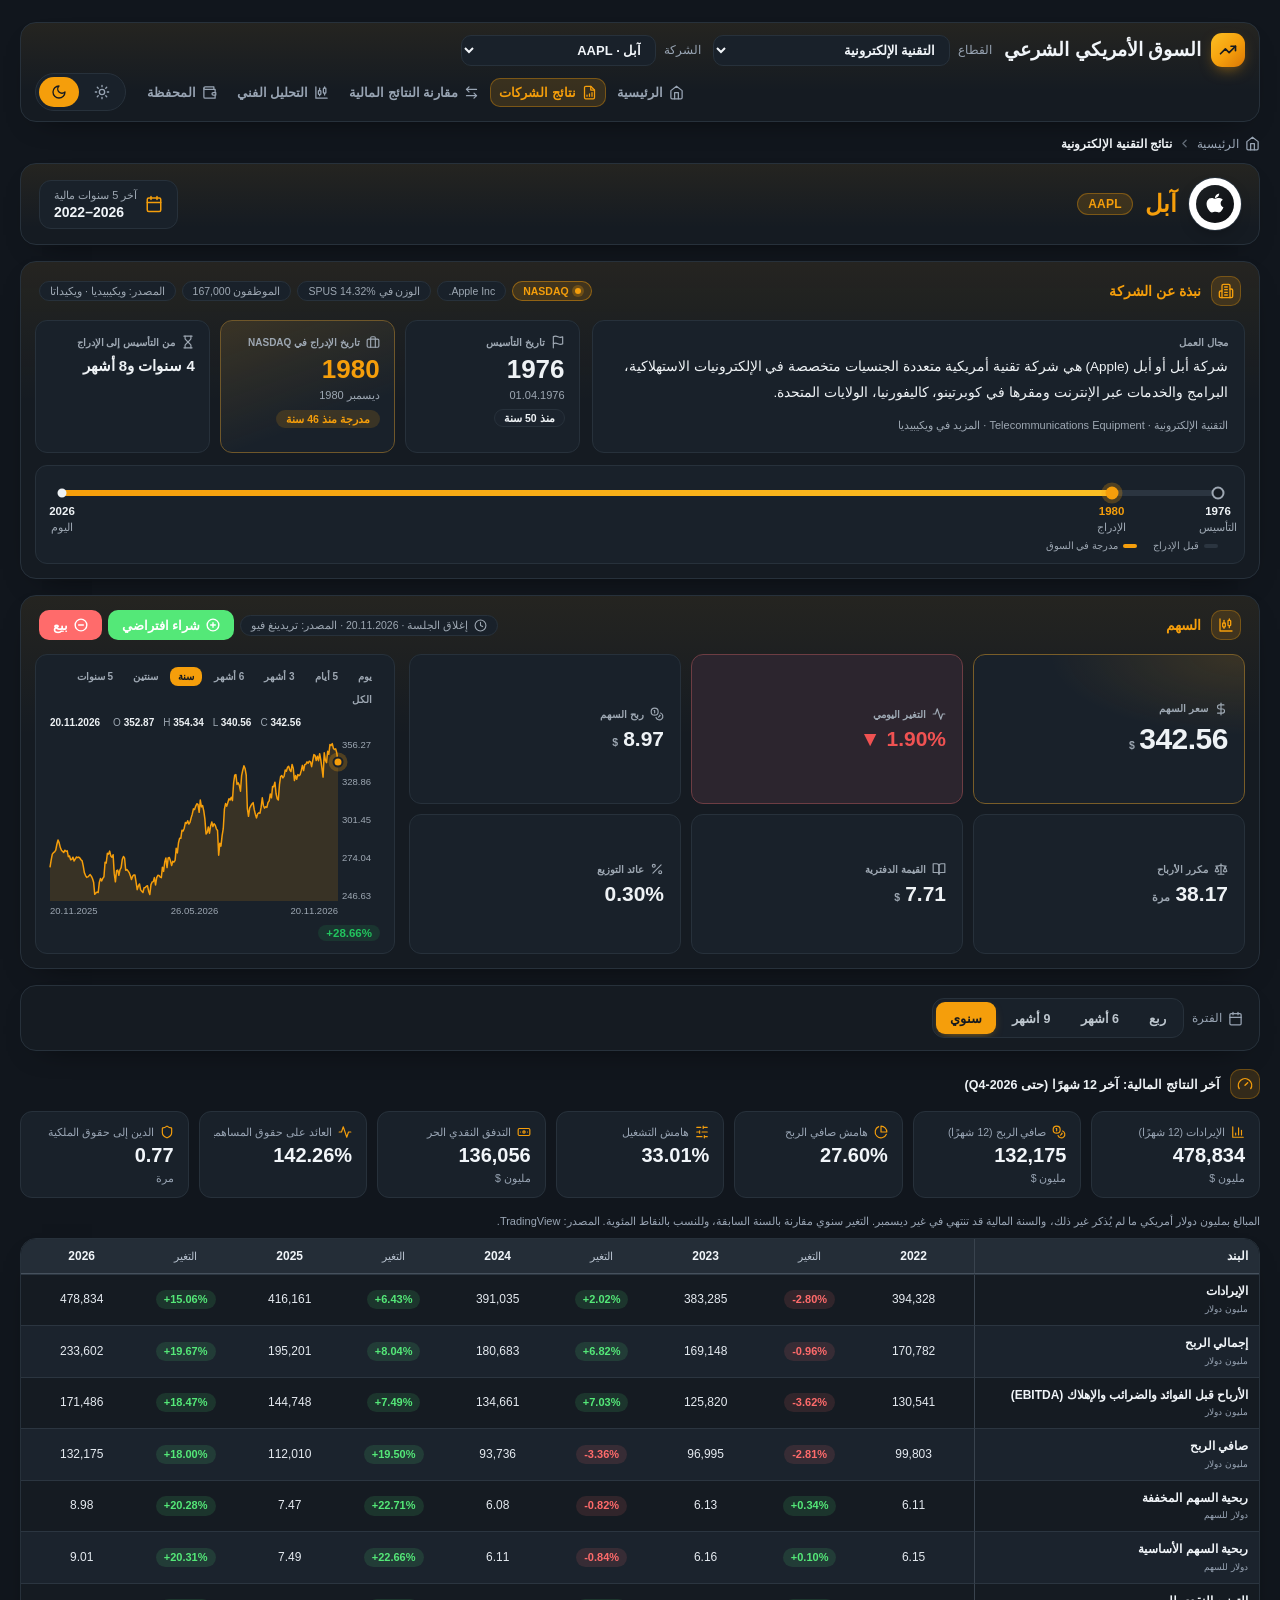
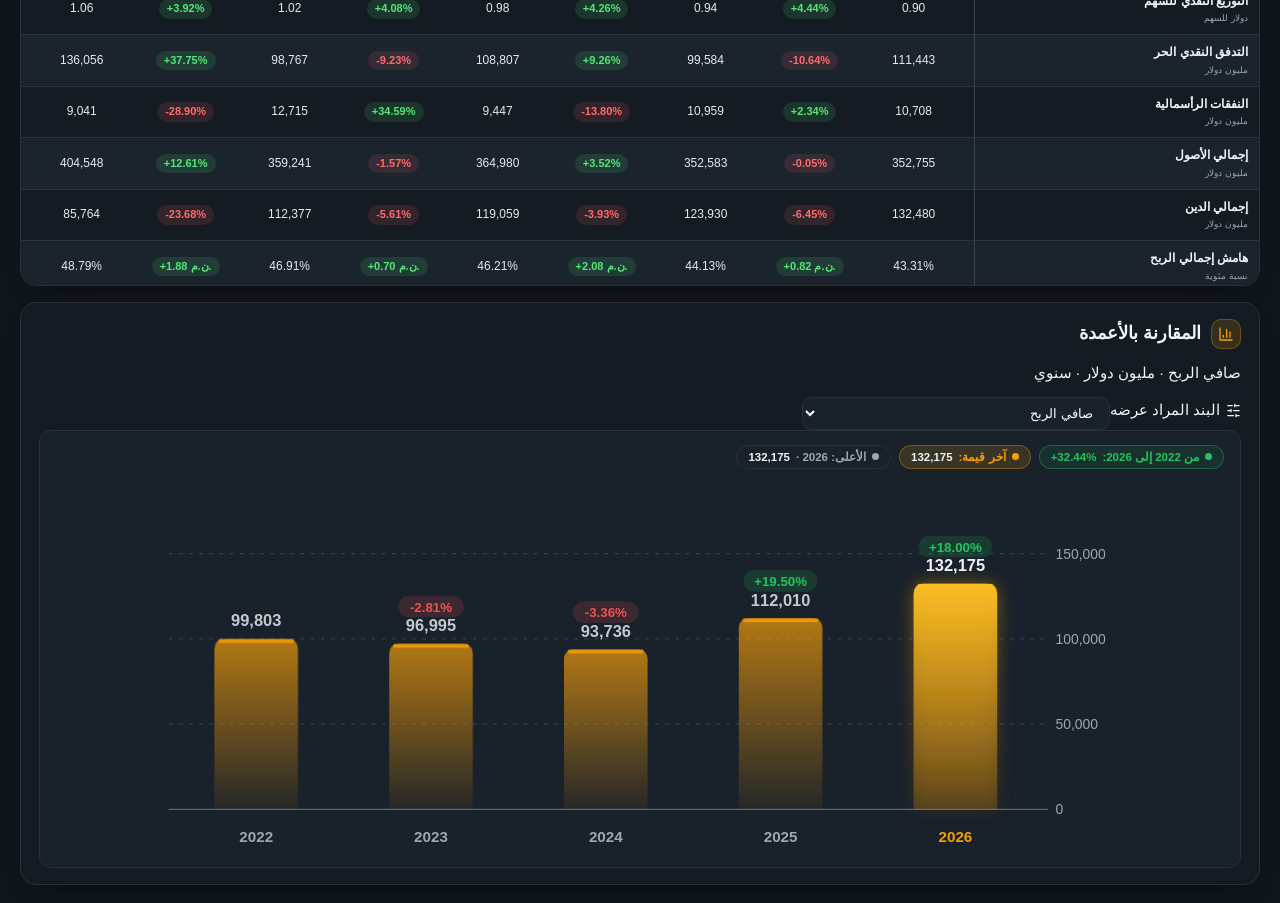
==== company.html @ 6cfa1b46 "إعادة ترتيب صفحة المحفظة بأسلوب el7 بطاقة علوية بالقيمة الإجمالية وأداء اليوم والعائد وشريط توزيع ال" ====
<!doctype html>
<html lang="ar" dir="rtl">
<head>
  <meta charset="utf-8">
  <meta name="viewport" content="width=device-width, initial-scale=1">
  <meta name="theme-color" content="#11161d">
  <meta name="description" content="النتائج المالية السنوية للشركات الأمريكية الشرعية: الإيرادات والأرباح والتدفقات والهوامش، مع سعر السهم وشارت مصغر.">
  <title>نتائج الشركات | السوق الأمريكي الشرعي</title>
  <script src="theme.js?v=1"></script>
  <link rel="stylesheet" href="styles.css?v=1">
  <link rel="stylesheet" href="banks.css?v=1">
  <link rel="stylesheet" href="theme.css?v=1">
  <link rel="stylesheet" href="company-profile.css?v=1">
  <link rel="stylesheet" href="company-quote.css?v=1">
  <link rel="stylesheet" href="quarterly-periods.css?v=us-q-20261119">
  <link rel="stylesheet" href="layout.css?v=1">
  <link rel="stylesheet" href="mobile.css?v=1">
  <link rel="stylesheet" href="el7-theme.css?v=3">
  <link rel="icon" href="favicon.ico" sizes="any"><link rel="icon" type="image/png" sizes="32x32" href="favicon-32.png"><link rel="icon" type="image/png" sizes="16x16" href="favicon-16.png"><link rel="apple-touch-icon" href="apple-touch-icon.png">
  <link rel="manifest" href="site.webmanifest">
</head>
<body class="banks-page">
  <main class="main-content" id="bank-main">
    <header class="site-bar">
      <h1 class="site-name"><a href="index.html">السوق الأمريكي الشرعي</a></h1>
      <nav class="site-nav" aria-label="صفحات الموقع"><a href="index.html">الرئيسية</a><a href="company.html" data-results-link aria-current="page">نتائج الشركات</a><a href="comparison.html">مقارنة النتائج المالية</a><a href="technical-analysis.html">التحليل الفني</a><a href="portfolio.html">المحفظة</a></nav>
      <div class="theme-switch" role="group" aria-label="اختيار مظهر الموقع"><span class="theme-switch-label">المظهر</span><button type="button" data-theme-option="light" aria-pressed="false">فاتح</button><button type="button" data-theme-option="dark" aria-pressed="true">داكن</button></div>
    </header>
    <div class="bank-breadcrumb"><p><a href="index.html">الرئيسية</a><span aria-hidden="true"> / </span><span id="crumb">نتائج الشركات</span></p></div>
    <p id="bank-load-status" class="financial-status" role="status" aria-live="polite">جار تحميل بيانات الشركات…</p>
    <section id="bank-panel" class="bank-panel" aria-labelledby="bank-title" hidden>
      <div class="bank-heading">
        <div><h2 id="bank-title"></h2></div>
        <span class="bank-period" id="bank-period-badge"></span>
      </div>
      <div id="company-profile" class="company-profile"></div>
      <div class="period-bar" id="bank-period-bar">
        <div class="period-group"><span>الفترة</span><div class="period-seg" id="bank-period-seg" role="group" aria-label="نوع الفترة"><button type="button" data-period="q" aria-pressed="false">ربع</button><button type="button" data-period="h1" aria-pressed="false">6 أشهر</button><button type="button" data-period="m9" aria-pressed="false">9 أشهر</button><button type="button" data-period="fy" aria-pressed="true">سنوي</button></div></div>
        <div class="period-group" id="bank-quarter-group" hidden><span>الربع</span><div class="period-seg small" id="bank-quarter-seg" role="group" aria-label="اختيار الربع"><button type="button" data-quarter="1" aria-pressed="false">Q1</button><button type="button" data-quarter="2" aria-pressed="false">Q2</button><button type="button" data-quarter="3" aria-pressed="false">Q3</button><button type="button" data-quarter="4" aria-pressed="false">Q4</button><button type="button" data-quarter="seq" aria-pressed="true">متتالية</button></div></div>
      </div>
      <p class="key-figures-title" id="kf-title"></p>
      <dl class="key-figures" id="kf"></dl>
      <p class="bank-unit-note" id="unit-note"></p>
      <div id="bank-table-wrap" class="table-wrap annual-table-wrap" tabindex="0" aria-label="جدول النتائج السنوية؛ يمكن تمريره أفقيًا"></div>
      <section id="bank-charts" class="bank-charts" aria-labelledby="bank-charts-title">
        <div class="bank-charts-heading"><h3 id="bank-charts-title">المقارنة بالأعمدة</h3><p id="bank-charts-context"></p></div>
        <div class="bank-chart-control"><label for="bank-chart-metric">البند المراد عرضه</label><select id="bank-chart-metric"></select></div>
        <div id="bank-charts-grid" class="bank-charts-grid"></div>
      </section>
    </section>
    <noscript><p class="financial-status">يرجى تفعيل JavaScript لعرض بيانات الشركات.</p></noscript>
  </main>
  <script type="module" src="company.js?v=e7bars-20261123"></script>
  <script src="live-config.js?v=live-20261120"></script>
  <script src="live.js?v=live3-20261120" defer></script>
  <link rel="stylesheet" href="portfolio.css?v=4">
  <script src="portfolio.js?v=3" defer></script>
  <script src="company-chart.js?v=pf2-20261120" defer></script>
  <script src="company-quote.js?v=pf1-20261120" defer></script>
  <script src="layout.js?v=1" defer></script>
</body>
</html>
---- styles.css ----
:root{--ink:#173342;--muted:#69808a;--teal:#0d8d83;--dark:#0d2432;--line:#e2eaec;--bg:#f4f7f6;--white:#fff;--green:#087f68;--red:#ca5b5b;--font:'SF Arabic','SF Pro Arabic',-apple-system,BlinkMacSystemFont,'Helvetica Neue',Arial,sans-serif}*{box-sizing:border-box}html{scroll-behavior:smooth}body{margin:0;background:var(--bg);color:var(--ink);font-family:var(--font);font-size:14px}button,input{font:inherit}button{cursor:pointer}a{color:inherit;text-decoration:none}.topline{height:4px;background:linear-gradient(90deg,#c4a968,#42b2a0,#0b807e)}.masthead{height:72px;background:#fff;border-bottom:1px solid var(--line)}.masthead-inner{max-width:1560px;margin:auto;height:100%;padding:0 36px;display:flex;align-items:center;justify-content:space-between}.brand{display:flex;align-items:center;gap:12px;font-size:19px;font-weight:500;letter-spacing:-.5px}.brand strong{color:var(--teal);font-weight:700}.brand-icon{width:34px;height:34px;border-radius:10px;background:#0b776f;display:flex;align-items:end;justify-content:center;gap:3px;padding:8px}.brand-icon i{width:4px;border-radius:2px;background:white}.brand-icon i:nth-child(1){height:8px;opacity:.6}.brand-icon i:nth-child(2){height:13px;opacity:.8}.brand-icon i:nth-child(3){height:19px}.masthead-tag{font-size:12px;color:var(--muted);font-weight:600}.page-shell{max-width:1560px;margin:auto;display:grid;grid-template-columns:238px minmax(0,1fr);gap:0;min-height:calc(100vh - 76px)}.sidebar{border-left:1px solid var(--line);background:#fff;padding:34px 17px 26px 18px;min-height:100%;display:flex;flex-direction:column}.side-head{padding:0 14px 20px}.eyebrow{display:block;color:var(--teal);font-size:11px;font-weight:700;letter-spacing:.05em}.side-head h2{font-size:21px;margin:5px 0 2px}.side-head p{font-size:12px;margin:0;color:#8a9ba1}.sector-nav{display:flex;flex-direction:column;gap:3px;max-height:calc(100vh - 225px);overflow-y:auto;scrollbar-width:thin}.sector-button{display:flex;align-items:center;justify-content:space-between;gap:8px;width:100%;border:0;background:transparent;color:#617983;text-align:right;padding:9px 13px;border-radius:9px;font-size:12px;font-weight:600;transition:background .15s,color .15s}.sector-button:hover{background:#eef5f3;color:#166e69}.sector-button.active{color:#08766e;background:#e5f3ef}.sector-button .count{font-family:var(--font);direction:ltr;unicode-bidi:isolate;color:#95a7ad;font-size:10px}.sector-button.active .count{color:#0b847a}.sidebar-source{margin-top:auto;margin-right:13px;padding-top:25px;color:#879a9f;font-size:10px;display:flex;align-items:center;gap:6px}.source-dot,.live-dot{display:inline-block;width:7px;height:7px;border-radius:50%;background:#2fb692;flex:none}.main-content{min-width:0;padding:30px 40px 0}.hero{min-height:236px;border-radius:18px;background:#0e2b39;overflow:hidden;position:relative;color:white;padding:31px 38px;display:flex;align-items:center;box-shadow:0 18px 32px rgba(18,46,57,.07)}.hero:before{content:"";position:absolute;inset:0;background:radial-gradient(circle at 18% 88%,rgba(16,168,150,.16),transparent 42%),linear-gradient(115deg,transparent 55%,rgba(11,128,125,.22))}.hero-copy{position:relative;z-index:1;max-width:670px}.eyebrow.light{color:#64d3ba}.hero h1{font-size:clamp(28px,3vw,42px);line-height:1.34;letter-spacing:-1.3px;margin:10px 0 12px;font-weight:700}.hero h1 em{color:#7be0c4;font-style:normal}.hero p{color:#bfd0d2;line-height:1.9;max-width:550px;margin:0;font-size:13px}.hero-date{margin-top:22px;font-size:11px;color:#adced0;display:flex;align-items:center;gap:8px}.hero-date .divider{width:1px;height:13px;background:#4b6f73;margin:0 5px}.hero-art{position:absolute;width:310px;height:310px;left:3%;top:-48px;display:grid;place-items:center;opacity:.76}.orbit{position:absolute;border:1px solid rgba(127,222,198,.21);border-radius:50%}.orbit-one{width:220px;height:220px}.orbit-two{width:280px;height:280px}.orbit-three{width:350px;height:350px}.hero-art-mark{font-size:128px;font-weight:700;color:rgba(89,210,180,.14);line-height:1}.stats{display:grid;grid-template-columns:repeat(4,minmax(0,1fr));gap:13px;margin:18px 0 35px}.stat{background:white;border:1px solid var(--line);border-radius:12px;padding:18px 20px;min-height:90px;position:relative;overflow:hidden}.stat:after{content:"";position:absolute;inset:auto auto 0 0;width:45px;height:3px;background:var(--teal);opacity:.45}.stat-label{color:#84979f;font-size:11px;font-weight:600}.stat-value{display:block;font-family:var(--font);direction:ltr;unicode-bidi:isolate;text-align:right;font-size:24px;font-weight:700;margin-top:7px;color:#153747}.workspace{padding-bottom:45px}.toolbar{display:flex;justify-content:space-between;align-items:end;gap:22px;margin-bottom:17px}.toolbar-heading h2{font-size:26px;letter-spacing:-.5px;margin:4px 0}.toolbar-heading p{font-size:11px;margin:0;color:#8da0a5}.toolbar-actions{display:flex;align-items:center;gap:9px}.search-box{background:white;border:1px solid #d8e3e5;border-radius:10px;min-width:310px;height:44px;display:flex;align-items:center;gap:9px;padding:0 13px;transition:border-color .15s,box-shadow .15s}.search-box:focus-within{border-color:#2eaa9e;box-shadow:0 0 0 3px #cfefea}.search-box svg{width:18px;height:18px;fill:none;stroke:#93a6aa;stroke-width:2;flex:none}.search-box input{width:100%;border:0;outline:0;background:transparent;color:var(--ink);font-size:12px}.search-box input::placeholder{color:#9caaaf}.clear-button{border:1px solid #dae5e5;background:white;border-radius:9px;height:44px;padding:0 14px;color:#547b80;font-size:11px}.table-note{display:flex;align-items:center;gap:9px;background:#eaf4f0;color:#47766f;padding:11px 15px;border:1px solid #d7e9e4;border-radius:10px;line-height:1.75;font-size:10px;margin-bottom:23px}.note-icon{font-family:Georgia,serif;font-size:12px;font-style:italic;font-weight:bold;border:1px solid #70a69a;width:17px;height:17px;border-radius:50%;display:grid;place-items:center;flex:none}.sections{display:flex;flex-direction:column;gap:28px}.sector-section{scroll-margin-top:25px}.sector-heading{display:flex;align-items:center;justify-content:space-between;gap:10px;margin-bottom:10px}.sector-title-wrap{display:flex;align-items:center;gap:10px}.sector-index{font-family:var(--font);direction:ltr;unicode-bidi:isolate;font-size:11px;font-weight:700;color:#2daca0;background:#dcf1eb;width:27px;height:27px;display:grid;place-items:center;border-radius:7px}.sector-heading h3{font-size:17px;margin:0;letter-spacing:-.2px}.sector-pill{background:white;border:1px solid #dce7e8;padding:4px 9px;border-radius:30px;color:#79919a;font-size:10px;font-weight:600}.table-wrap{background:white;border:1px solid #dfe8e9;border-radius:11px;overflow:auto;box-shadow:0 4px 16px rgba(27,59,68,.025)}table{width:100%;border-collapse:separate;border-spacing:0;min-width:1160px;table-layout:fixed}th,td{text-align:right;vertical-align:middle;border-bottom:1px solid #edf1f2;white-space:nowrap}thead th{background:#f8faf9;color:#607982;font-weight:700;font-size:10px;height:46px;padding:0 11px;line-height:1.35}thead th button{background:transparent;border:0;color:inherit;font-size:inherit;font-weight:inherit;display:flex;align-items:center;gap:4px;text-align:right;padding:0;white-space:normal;line-height:1.35}thead th button:hover,thead th button.sorted{color:#087e75}.sort-glyph{opacity:.5;font-family:var(--font);font-size:10px}tbody td{font-size:11px;padding:11px 11px;height:48px;color:#3b5966;font-weight:500;background:#fff}tbody tr:last-child td{border-bottom:0}tbody tr:hover td{background:#f8fcfb}.col-symbol{width:88px}.col-name{width:220px}.col-price{width:82px}.col-eps{width:115px}.col-pe{width:95px}.col-bv{width:94px}.col-pb{width:103px}.col-day,.col-3m,.col-6m,.col-1y{width:102px}.symbol-badge{display:inline-block;background:#ecf6f2;color:#087a72;font-family:var(--font);direction:ltr;unicode-bidi:isolate;border-radius:5px;padding:4px 7px;font-weight:700;font-size:11px}.company-name{color:#1d3c4a;font-weight:700;font-size:11px}.num{display:inline-block;direction:ltr;unicode-bidi:isolate;font-family:var(--font);font-variant-numeric:tabular-nums;font-size:11px}.price{font-weight:700;color:#172f3b}.up{color:var(--green);font-weight:700}.down{color:var(--red);font-weight:700}.flat{color:#7d9297}.missing{color:#aab9bc}.loss{color:#c27859;font-size:10px}.sticky-1{position:sticky;right:0;z-index:2;overflow:hidden;text-overflow:ellipsis}.sticky-2{position:sticky;right:88px;z-index:2;overflow:hidden;text-overflow:ellipsis;box-shadow:-9px 0 12px -12px rgba(12,50,59,.25)}thead .sticky-1,thead .sticky-2{z-index:4;background:#f8faf9}tbody tr:hover .sticky-1,tbody tr:hover .sticky-2{background:#f8fcfb}.empty{border:1px dashed #cedfde;border-radius:13px;padding:50px;text-align:center;background:white}.empty-icon{font-size:36px;color:#8bb1a9}.empty h3{font-size:18px;margin:5px 0}.empty p{color:#8c9da2;font-size:12px}.footer{border-top:1px solid #dce6e8;padding:25px 0 27px;display:grid;grid-template-columns:1fr auto;gap:12px 30px;color:#7a9198}.footer strong{font-size:12px;color:#3e6570}.footer p{max-width:900px;line-height:1.9;margin:5px 0 0;font-size:10px}.footer-links{display:flex;align-items:start;gap:12px;flex-wrap:wrap}.footer-links a{font-size:10px;color:#0b8278;background:#e5f2ee;border-radius:7px;padding:7px 10px;font-weight:700}.footer-links a:hover{background:#d5ece5}.footer-bottom{grid-column:1/-1;font-size:10px;color:#96a8ad;padding-top:8px;border-top:1px solid #e2e9ea}.sr-only{position:absolute;width:1px;height:1px;padding:0;margin:-1px;overflow:hidden;clip:rect(0,0,0,0);white-space:nowrap;border:0}bdi{unicode-bidi:isolate}button:focus-visible,a:focus-visible,input:focus-visible{outline:3px solid #49b9aa;outline-offset:2px}
@media(max-width:1100px){.page-shell{grid-template-columns:200px minmax(0,1fr)}.main-content{padding:25px 24px 0}.stats{grid-template-columns:repeat(2,minmax(0,1fr))}.hero-art{left:-7%}}
@media(max-width:760px){.masthead{height:60px}.masthead-inner{padding:0 18px}.masthead-tag{display:none}.page-shell{display:block}.sidebar{min-height:0;padding:16px 17px 9px;border-left:0;border-bottom:1px solid var(--line)}.side-head{display:none}.sector-nav{flex-direction:row;overflow:auto;max-height:none;padding-bottom:4px;scrollbar-width:none}.sector-nav::-webkit-scrollbar{display:none}.sector-button{width:auto;white-space:nowrap;padding:7px 11px;border:1px solid #e2eaea}.sidebar-source{display:none}.main-content{padding:17px 13px 0}.hero{min-height:226px;padding:24px}.hero h1{font-size:30px}.hero p{font-size:12px;max-width:330px}.hero-art{left:-125px;opacity:.45}.stats{gap:8px;margin:12px 0 25px}.stat{min-height:75px;padding:12px}.stat-value{font-size:20px}.toolbar{display:block}.toolbar-heading h2{font-size:23px}.toolbar-actions{margin-top:13px}.search-box{min-width:0;flex:1}.table-note{align-items:start}.sector-heading h3{font-size:15px}.sections{gap:22px}.footer{display:block}.footer-links{margin:15px 0}.footer-bottom{margin-top:14px}}
.eps-switch{display:inline-flex;align-items:center;gap:2px;padding:3px;background:#e7efef;border:1px solid #d8e5e4;border-radius:10px;white-space:nowrap}.eps-switch button{border:0;background:transparent;color:#507078;border-radius:7px;padding:8px 10px;font-size:11px;font-weight:700}.eps-switch button.selected{background:#fff;color:#087f75;box-shadow:0 1px 5px #0d24321a}.financial-status{margin:0 0 17px;padding:10px 13px;border:1px solid #d9e7e5;border-radius:9px;background:#f0f8f6;color:#47706d;font-size:11px;line-height:1.8}.source-tag{display:block;font-size:9px;font-weight:700;line-height:1.35;margin-top:4px;white-space:nowrap}.source-tag.fresh{color:#0d8d83}.source-tag.stale{color:#9b7245}@media(max-width:760px){.toolbar-actions{flex-wrap:wrap}.eps-switch{order:2;width:100%;justify-content:center}.eps-switch button{flex:1}.financial-status{font-size:10px}}
table{min-width:1400px}.col-mcap{width:152px}.col-tval{width:150px}.col-ytd{width:125px}th:has([data-sort="marketCap"]){background:#eef7f4}td[title^="القيمة السوقية"] .num{font-weight:700;color:#176c65}

/* Dark market terminal theme */
:root{--ink:#f1f5f9;--muted:#98a4b3;--teal:#f59e0b;--dark:#11161d;--line:#2a333e;--bg:#11161d;--white:#171e26;--green:#54e878;--red:#ff6b6b;--font:'SF Arabic','SF Pro Arabic','Helvetica Neue',Arial,sans-serif}
body{background:var(--bg);color:var(--ink);font-size:13px}
.topline,.masthead,.sidebar{display:none}
.page-shell{display:block;min-height:100vh;max-width:none}
.main-content{max-width:780px;margin:0 auto;padding:42px 16px 26px}
.hero{min-height:0;padding:0;background:transparent;box-shadow:none;border-radius:0;display:block;text-align:center;overflow:visible}
.hero:before,.hero-art,.eyebrow.light{display:none}
.hero-copy{max-width:none}
.hero h1{font-size:27px;line-height:1.25;letter-spacing:-.7px;margin:0 0 7px;color:#eef2f5}
.hero h1 em{color:#f1f5f9;font-style:normal}
.hero p{display:none}
.hero-date{justify-content:center;margin:0;color:#9da7b2;font-size:10px;gap:5px}
.hero-date .live-dot,.hero-date .divider{display:none}
.stats{display:none}
.workspace{padding-top:18px;padding-bottom:25px}
.toolbar{display:grid;grid-template-columns:1fr auto;align-items:center;gap:13px;margin-bottom:8px}
.toolbar-heading{grid-column:1/-1;text-align:right}
.toolbar-heading .eyebrow{display:none}
.toolbar-heading h2{font-size:18px;color:#f59e0b;margin:0}
.toolbar-heading p{color:#9da7b2;font-size:10px;margin-top:3px}
.toolbar-actions{display:contents}
.search-box{grid-column:1/-1;grid-row:2;background:#11161d;border:1px solid #303a45;border-radius:2px;height:32px;min-width:0;padding:0 10px;color:#fff}
.search-box:focus-within{border-color:#f59e0b;box-shadow:0 0 0 2px #f59e0b24}
.search-box svg{width:14px;height:14px;stroke:#8d98a6}
.search-box input{color:#f1f5f9;font-size:10px}
.search-box input::placeholder{color:#788491}
.eps-switch{grid-row:3;background:transparent;border:1px solid #3a424c;border-radius:1px;padding:0;gap:0}
.eps-switch button{color:#9ba5b0;border-radius:0;padding:7px 10px;font-size:10px}
.eps-switch button.selected{background:#f59e0b;color:#15191f;box-shadow:none}
.clear-button{grid-row:3;background:#1b232d;border-color:#37424d;border-radius:1px;height:31px;color:#b3bcc7;font-size:10px;padding:0 10px}
.sector-nav{display:flex;flex-direction:row;flex-wrap:wrap;justify-content:flex-start;gap:13px;max-height:none;overflow:visible;margin:11px 0 18px;padding:0;border-bottom:1px solid #252e38}
.sector-button{width:auto;padding:0 0 9px;border-radius:0;background:transparent!important;color:#a8b1bc;font-size:10px;font-weight:700;border-bottom:2px solid transparent}
.sector-button:hover{color:#f7b339!important}
.sector-button.active{color:#f59e0b!important;border-bottom-color:#f59e0b}
.sector-button .count{display:none}
.table-note{display:none}
.financial-status{background:#151b22;border-color:#27313b;border-radius:2px;color:#aab4be;padding:8px 10px;margin:0 0 20px;font-size:10px;line-height:1.6;text-align:right}
.sections{gap:27px}
.sector-section{scroll-margin-top:15px}
.sector-heading{margin-bottom:8px;border-bottom:1px solid #28313b;padding-bottom:6px}
.sector-title-wrap{gap:5px}
.sector-index{display:none}
.sector-heading h3{font-size:17px;color:#f59e0b;font-weight:800}
.sector-pill{background:transparent;border:0;color:#9da7b2;padding:0;font-size:10px}
.table-wrap{background:#151b22;border:0;border-radius:0;box-shadow:none}
table{min-width:1300px}
th,td{border-bottom:1px solid #2b3540}
thead th,thead .sticky-1,thead .sticky-2{background:#242d37;color:#f1f5f9;height:31px;padding:0 9px;font-size:10px}
thead th button{color:inherit}
thead th button:hover,thead th button.sorted{color:#f7b43b}
tbody td{background:#151b22;color:#e5eaf0;font-size:11px;padding:9px;height:43px}
tbody tr:nth-child(even) td{background:#1b232d}
tbody tr:hover td,tbody tr:hover .sticky-1,tbody tr:hover .sticky-2{background:#25313d}
.sticky-1,.sticky-2{background:#151b22}
tbody tr:nth-child(even) .sticky-1,tbody tr:nth-child(even) .sticky-2{background:#1b232d}
.company-name{color:#8ab8ff;font-weight:600}
.symbol-badge{background:transparent;color:#e5eaf0;padding:0;font-weight:600}
.price{color:#eef2f5}.up{color:#54e878}.down{color:#ff6b6b}.flat{color:#bdc6ce}.missing{color:#7d8894}.loss{color:#ff7d72}.num{font-size:11px}
th:has([data-sort="marketCap"]){background:#242d37}td[title^="القيمة السوقية"] .num{color:#eef2f5}
.source-tag{font-size:8px;margin-top:2px}.source-tag.fresh{color:#9da7b2}.source-tag.stale{color:#e7af5c}
.empty{background:#171e26;border-color:#3b4651;color:#eef2f5}.empty p{color:#9da7b2}
.footer{border-top:1px solid #28313b;color:#9da7b2;padding:20px 0;display:block;text-align:center}.footer strong{color:#e2e7ec}.footer p{max-width:640px;margin:6px auto;font-size:9px;line-height:1.85}.footer-links{justify-content:center;margin:12px 0}.footer-links a{background:#1d2630;color:#d7dee5;border-radius:2px;padding:6px 8px}.footer-links a:hover{background:#293542}.footer-bottom{border-top:0;padding-top:4px;font-size:9px;color:#808b97}
button:focus-visible,a:focus-visible,input:focus-visible{outline-color:#f59e0b}
@media(max-width:760px){.main-content{padding:27px 10px 20px}.hero h1{font-size:22px}.toolbar{gap:8px}.sector-nav{gap:10px}.sector-button{font-size:9px}.financial-status{font-size:9px}.eps-switch{grid-column:1/-1}.clear-button{grid-column:1/-1}.footer-links{gap:6px}}

/* Desktop fit + sticky table head + even sector grid */
.main-content{max-width:1320px;padding:22px 20px 18px}
.workspace{padding-top:12px}
.sector-nav{display:grid;grid-template-columns:repeat(8,minmax(0,1fr));gap:5px;margin:11px 0 13px;padding:0;border:0}
.sector-button{display:block;width:100%;padding:5px 5px;border:1px solid #28323c!important;border-radius:2px;background:#151b22!important;color:#a8b1bc;font-size:9.5px;line-height:1.4;text-align:center;white-space:nowrap;overflow:hidden;text-overflow:ellipsis}
.sector-button:hover{background:#1d2731!important;color:#f7b339!important;border-color:#3f4c59!important}
.sector-button.active{background:#f59e0b!important;color:#15191f!important;border-color:#f59e0b!important}
table{width:100%;min-width:1150px}
.col-symbol{width:70px}.col-name{width:auto}.col-price{width:78px}.col-eps{width:110px}
.col-pe{width:88px}.col-bv{width:92px}.col-pb{width:100px}.col-mcap{width:130px}
.col-day,.col-3m,.col-6m,.col-1y{width:92px}
thead th{height:auto;min-height:31px;padding:5px 9px;background:#242d37;position:sticky;top:0;z-index:8;box-shadow:0 1px 0 #2b3540}
thead th.sticky-1,thead th.sticky-2{z-index:9}
@media(min-width:1200px){.table-wrap{overflow:visible}}
/* single-line toolbar on desktop */
@media(min-width:761px){
  .toolbar{display:flex;align-items:center;justify-content:space-between;gap:16px;flex-wrap:wrap;margin-bottom:10px}
  .toolbar-heading{grid-column:auto;flex:none;text-align:right}
  .toolbar-heading p{margin-top:2px}
  .toolbar-actions{display:flex;align-items:center;gap:8px;grid-row:auto}
  .search-box{grid-row:auto;grid-column:auto;min-width:250px;height:31px;flex:1;max-width:380px}
  .eps-switch{grid-row:auto}
  .clear-button{grid-row:auto;height:31px}
}
@media(min-width:761px) and (max-width:1100px){.sector-nav{grid-template-columns:repeat(4,minmax(0,1fr))}.main-content{padding:20px 16px 16px}.table-wrap{overflow:auto;max-height:calc(100vh - 330px)}}
@media(min-width:1101px) and (max-width:1199px){.table-wrap{overflow:auto;max-height:calc(100vh - 330px)}}
@media(max-width:760px){.main-content{padding:26px 12px 18px}.sector-nav{display:flex;flex-wrap:nowrap;gap:8px;overflow-x:auto;margin:10px 0 14px;padding:0 0 2px;border:0}.sector-button{width:auto;flex:none;padding:7px 10px}.table-wrap{overflow:auto}}
.table-wrap{scrollbar-width:thin;scrollbar-color:#3a4551 #151b22}
.table-wrap::-webkit-scrollbar{width:10px;height:10px}
.table-wrap::-webkit-scrollbar-track{background:#151b22}
.table-wrap::-webkit-scrollbar-thumb{background:#3a4551;border-radius:6px}

/* Larger type scale, same page width */
body{font-size:15px}
.hero h1{font-size:30px}
.hero-date{font-size:11px}
.toolbar-heading h2{font-size:21px}
.toolbar-heading p{font-size:11.5px}
.search-box{height:34px}
.search-box input{font-size:12px}
.eps-switch button{font-size:11.5px;padding:8px 11px}
.clear-button{height:34px;font-size:11.5px}
.sector-button{font-size:11px;padding:7px 6px}
.financial-status{font-size:11.5px;line-height:1.7}
.sector-heading h3{font-size:19px}
.sector-pill{font-size:11.5px}
table{min-width:1170px}
.col-symbol{width:72px}.col-price{width:76px}.col-eps{width:126px}
.col-pe{width:82px}.col-bv{width:86px}.col-pb{width:120px}.col-mcap{width:140px}
.col-day,.col-3m,.col-6m,.col-1y{width:80px}
thead th{font-size:11.5px;min-height:34px;padding:6px 8px;white-space:normal}
thead th button{font-size:11.5px;line-height:1.3}
thead th.sticky-1{right:0}
thead th.sticky-2{right:72px}
.sticky-2{right:72px}
tbody td{font-size:12.5px;height:47px;padding:9px 8px}
.num{font-size:12.5px}
.symbol-badge{font-size:12.5px}
.company-name{font-size:12.5px}
.source-tag{font-size:8.5px}
.loss{font-size:11.5px}
.footer strong{font-size:13.5px}
.footer p{font-size:10.5px}
.footer-links a{font-size:11.5px;padding:7px 10px}
.footer-bottom{font-size:10.5px}
@media(max-width:760px){.hero h1{font-size:24px}.sector-button{font-size:11px}.financial-status{font-size:10.5px}.eps-switch button{font-size:11px}}

/* Market summary */
.market-summary{margin:15px 0 18px;padding:12px 14px;background:#151b22;border:1px solid #2a333e}.market-summary h2{font-size:14px;color:#f59e0b;margin:0 0 10px;display:flex;justify-content:space-between}.market-date{font-size:11px;color:#9da7b2;font-weight:400}.market-stats{display:grid;grid-template-columns:repeat(6,minmax(0,1fr));gap:7px}.market-card{border-left:1px solid #2a333e;padding:4px 9px;min-height:52px;display:flex;flex-direction:column;align-items:center;justify-content:center;text-align:center}.market-card span{display:block;color:#aeb8c3;font-size:11px}.market-card strong{display:block;color:#eef2f5;font:700 18px var(--font);direction:ltr;text-align:center;margin-top:5px;white-space:nowrap}.market-card strong.up{color:#54e878}.market-card strong.down{color:#ff6b6b}.market-card strong.flat{color:#bdc6ce}.col-yield{width:105px}
@media(max-width:760px){.market-summary{margin:12px 0;padding:10px}.market-stats{grid-template-columns:repeat(3,minmax(0,1fr));row-gap:10px}.market-card{padding:3px 6px;min-height:48px}.market-card span{font-size:10px}.market-card strong{font-size:14px}}

/* Final layout correction: keep company identity columns readable and the market strip on one row. */
.col-symbol{width:86px}.col-name{width:190px}.col-price{width:82px}.col-eps{width:112px}.col-pe{width:82px}.col-bv{width:86px}.col-pb{width:108px}.col-yield{width:105px}.col-mcap{width:140px}.col-ytd{width:115px}.col-day,.col-3m,.col-6m,.col-1y{width:82px}
.sticky-1{right:0;width:86px;min-width:86px;max-width:86px;z-index:12}
.sticky-2{right:86px;width:190px;min-width:190px;max-width:190px;z-index:11}
thead th.sticky-1,thead th.sticky-2{z-index:20}
.company-name{display:table-cell;overflow:hidden;text-overflow:ellipsis;white-space:nowrap}
.market-stats{grid-template-columns:repeat(7,minmax(0,1fr));gap:4px;white-space:nowrap}
.market-card{min-width:0;padding:3px 5px;min-height:48px}
.market-card span{font-size:10px;overflow:hidden;text-overflow:ellipsis;max-width:100%}
.market-card strong{font-size:15px;margin-top:3px}
@media(max-width:760px){.market-stats{grid-template-columns:repeat(7,minmax(112px,1fr));overflow-x:auto}.market-card{min-width:112px}.market-card strong{font-size:14px}}

/* Desktop market breadth and sector performance */
.market-summary{width:100%;max-width:none}
.market-summary h2{justify-content:center;position:relative;text-align:center}
.market-date{position:absolute;left:0;top:50%;transform:translateY(-50%)}
.market-stats{grid-template-columns:repeat(10,minmax(0,1fr));gap:3px}
.market-card{border-left:1px solid #2a333e;padding:3px 4px}
.market-card:last-child{border-left:0}
.sector-meta{display:flex;align-items:center;gap:8px;flex-wrap:wrap;justify-content:flex-end}
.sector-performance{border:1px solid #2a333e;background:#151b22;border-radius:2px;color:#aeb8c3;padding:4px 8px;font-size:10px;white-space:nowrap}
.sector-performance strong{margin-right:4px;direction:ltr;display:inline-block}
.sector-performance.up strong{color:#54e878}.sector-performance.down strong{color:#ff6b6b}.sector-performance.flat strong{color:#bdc6ce}
@media(max-width:760px){.market-summary h2{justify-content:center}.market-date{position:static;transform:none;margin-right:8px}.market-stats{grid-template-columns:repeat(10,minmax(112px,1fr))}.sector-meta{gap:5px}.sector-performance{font-size:9px;padding:3px 6px}}

/* 52-week price range: high on the left, low on the right. */
table{min-width:1594px}
.table-wrap{overflow-x:auto}
.col-week52{width:160px}
.range52{width:100%;max-width:144px;direction:ltr;unicode-bidi:isolate;margin:0 auto;padding-top:4px}
.range52-track{position:relative;height:9px;border:1px solid #66717b;border-radius:3px;background:linear-gradient(90deg,#57442c,#292d31)}
.range52-marker{position:absolute;top:-1px;height:9px;width:2px;background:#f59e0b;transform:translateX(-50%)}
.range52-marker:before{content:"";position:absolute;top:-5px;left:50%;transform:translateX(-50%);border-left:4px solid transparent;border-right:4px solid transparent;border-top:5px solid #f59e0b}
.range52-labels{display:flex;justify-content:space-between;gap:8px;margin-top:3px;color:#dce3e8;font-size:10.5px;line-height:1;font-variant-numeric:tabular-nums}

/* Keep sortable column headings visible while scrolling through table rows. */
.sections .table-wrap{overflow:auto;max-height:none;overscroll-behavior:auto}
.sections .table-wrap thead{position:relative;z-index:30;transform:translateY(var(--table-head-offset,0px))}
.sections .table-wrap thead th{position:relative;top:auto;z-index:1;background:#242d37}
.sections .table-wrap thead th.sticky-1,.sections .table-wrap thead th.sticky-2{position:sticky;z-index:2}
.sections .table-wrap thead th.sticky-1{right:0}
.sections .table-wrap thead th.sticky-2{right:86px}

/* Dividend yield is a neutral percentage, not a positive price change. */
.dividend-yield{color:#fff;font-weight:700}

/* Daily index move: direction triangle, points, then percentage (right to left). */
.market-card .market-daily-change{display:inline-flex;direction:rtl;align-items:center;gap:5px;color:inherit;font:inherit;white-space:nowrap;overflow:visible;max-width:none}
.market-card .market-daily-change span{display:inline;color:inherit;font:inherit;overflow:visible;max-width:none}
.market-card .market-daily-change .market-direction{font-size:12px;line-height:1}
.market-card .market-daily-change .market-percent{margin-inline-start:5px}

/* Let summary columns fit complete numbers instead of crossing separators. */
.market-stats{
  grid-template-columns:minmax(max-content,1fr) minmax(max-content,1.6fr) repeat(3,minmax(max-content,.75fr)) minmax(max-content,1.4fr) repeat(4,minmax(max-content,1fr));
  gap:0;
  overflow-x:auto;
  padding-bottom:4px;
  scrollbar-width:thin;
}
.market-card{min-width:0;padding:3px 10px}
.market-card > span{max-width:none}
---- banks.css ----
/* Bank results: reuse the existing terminal palette and typography. */
.bank-results-link,.bank-back{display:inline-block;border:1px solid var(--line);background:#151b22;padding:6px 10px;color:#f5b543;font-size:11.5px;border-radius:2px;white-space:nowrap}
.bank-results-link:hover,.bank-back:hover{background:#242d37;border-color:#64707d}
.company-results-link{color:inherit;display:block;text-decoration:underline;text-decoration-color:#8ab8ff55;text-underline-offset:3px}
.company-results-link:hover{color:#f5b543;text-decoration-color:currentColor}
.bank-breadcrumb{display:flex;align-items:center;justify-content:space-between;gap:12px;margin:25px 0 18px;color:var(--muted);font-size:12px}
.bank-breadcrumb p{margin:0}.bank-breadcrumb a:hover{color:#f5b543}
.bank-nav{display:grid;grid-template-columns:repeat(5,minmax(0,1fr));gap:6px;margin-bottom:16px}
.bank-tab{border:1px solid var(--line);border-radius:2px;background:#151b22;color:#bdc6ce;min-height:36px;padding:7px 8px;font-size:12px;text-align:center}
.bank-tab:hover{background:#242d37;color:#f5b543}
.bank-tab[aria-pressed="true"]{background:var(--teal);border-color:var(--teal);color:#15191f;font-weight:700}
.bank-heading{display:flex;align-items:center;justify-content:space-between;gap:16px;margin:22px 0 10px}
.bank-heading h2{font-size:24px;color:var(--teal);margin:0 0 6px}
.bank-heading p{color:var(--muted);font-size:12px;margin:0}
.bank-heading .symbol-badge{margin-right:9px;border:1px solid var(--line);padding:3px 7px;font-size:12px;vertical-align:middle}
.bank-period{font-size:11px;color:var(--muted);border:1px solid var(--line);padding:10px 12px;white-space:nowrap}
.bank-period bdi{display:block;font-size:14px;color:var(--ink);font-weight:700;text-align:center;margin-top:4px}
.bank-unit-note,.bank-table-hint{font-size:11px;color:var(--muted);line-height:1.8;margin:6px 0}
.bank-table-hint{margin-bottom:10px}
.annual-table-wrap{border:1px solid var(--line);overflow:auto;max-height:72vh;max-height:72dvh}
.annual-table{width:100%;min-width:1170px;table-layout:fixed}
.annual-table .annual-col-label{width:250px}.annual-table .annual-col-value{width:110px}.annual-table .annual-col-change{width:92px}
.annual-table caption{text-align:right;padding:12px;color:#f5b543;font-size:14px;font-weight:700;background:#151b22}
.annual-table thead th{text-align:center;height:32px;padding:7px 6px;font-size:12px;position:sticky;top:0;z-index:4;border-bottom:1px solid #46515d}
 .annual-table thead .annual-change-heading{font-size:11px;color:#b6c0cd;font-weight:500}
.annual-table thead .annual-label{z-index:7;text-align:right;right:0}
.annual-table .annual-label{position:sticky;right:0;white-space:normal;line-height:1.55;font-size:12px;font-weight:600;z-index:2;border-left:1px solid #39434e;background:#151b22;padding:8px 11px;overflow-wrap:break-word}
 .annual-table thead .annual-label{background:#242d37}
.annual-table tbody tr:nth-child(even) .annual-label{background:#1b232d}
.annual-table tbody tr:hover .annual-label{background:#25313d}
.annual-table tbody td{text-align:center;padding:9px 5px;height:44px}
.annual-table .num{font-size:12px}
.annual-table .annual-change .num{font-size:11px}
.annual-table .annual-group th{background:#202a35;color:#f5b543;text-align:right;padding:8px 11px;font-size:12px;font-weight:700;white-space:normal;position:static}
.annual-table .annual-label small{display:block;color:#97a3b3;font-size:9px;font-weight:400;margin-top:2px}
.annual-table .missing{font-size:13px}
.bank-notes{margin-top:17px;padding:14px 16px;border:1px solid var(--line);background:#151b22;color:#aab4be;font-size:11px;line-height:1.9}
.bank-notes h3{color:#eab050;font-size:13px;margin:0 0 8px}.bank-notes ul{padding-right:18px;margin:0}.bank-notes li+li{margin-top:4px}
.bank-notes p{margin:12px 0 0;padding-top:8px;border-top:1px solid var(--line);color:#8f9dac;font-size:10px}
.banks-page [hidden]{display:none!important}
@media(max-width:760px){
 .bank-breadcrumb{font-size:10px;margin:20px 0 14px}.bank-back{font-size:10px;padding:6px 8px}
 .bank-nav{grid-template-columns:repeat(3,minmax(0,1fr));gap:5px}.bank-tab{font-size:11px;min-height:35px}
 .bank-heading{align-items:flex-start;gap:8px}.bank-heading h2{font-size:21px}.bank-heading p{font-size:11px}
 .bank-period{padding:7px;font-size:9px}.bank-period bdi{font-size:12px}
 .annual-table .annual-col-label{width:165px}.annual-table .annual-label{font-size:11px;padding:8px}
 .annual-table{min-width:1080px}.annual-table caption{font-size:12px}.annual-table-wrap{max-height:70vh;max-height:70dvh}
 .bank-notes{padding:11px;font-size:10px}.bank-unit-note,.bank-table-hint{font-size:10px}
 .sector-meta .bank-results-link{font-size:10px;padding:5px 7px}
}

/* Period bar (quarterly-periods.css) is static markup on this page; keep it hidden until quarterly data loads. */
.banks-page .period-bar[hidden]{display:none}
---- theme.css ----
/* Theme colors only: preserve the existing terminal layout and type scale. */
:root{color-scheme:dark}
.appearance-bar{display:flex;justify-content:flex-end;margin:0 0 10px}
.theme-switch{display:inline-flex;align-items:center;gap:3px;padding:3px;border:1px solid var(--line);border-radius:5px;background:var(--white)}
.theme-switch-label{color:var(--muted);font-size:11px;padding:0 8px}
.theme-switch button{min-height:32px;min-width:52px;padding:5px 10px;border:1px solid transparent;border-radius:3px;background:transparent;color:var(--muted);font-size:12px;font-weight:700}
.theme-switch button:hover{color:var(--ink);background:#ffffff0d}
.theme-switch button[aria-pressed="true"]{background:#f59e0b;color:#15191f}
.theme-switch button:focus-visible{outline:2px solid var(--teal);outline-offset:2px}

:root[data-theme="light"]{
  color-scheme:light;
  --ink:#172d42;
  --muted:#5e6e80;
  --teal:#a45d00;
  --dark:#e7edf3;
  --line:#d4dce5;
  --bg:#f4f6f8;
  --white:#fff;
  --green:#16803c;
  --red:#c63737;
}
:root[data-theme="light"] body{background:var(--bg);color:var(--ink)}
:root[data-theme="light"] .theme-switch button:hover{background:#edf1f5;color:var(--ink)}
:root[data-theme="light"] .hero h1,
:root[data-theme="light"] .hero h1 em{color:var(--ink)}
:root[data-theme="light"] .hero-date,
:root[data-theme="light"] .toolbar-heading p,
:root[data-theme="light"] .sector-pill,
:root[data-theme="light"] .market-date{color:var(--muted)}
:root[data-theme="light"] .toolbar-heading h2,
:root[data-theme="light"] .sector-heading h3,
:root[data-theme="light"] .market-summary h2{color:var(--teal)}
:root[data-theme="light"] .search-box{background:#fff;border-color:var(--line);color:var(--ink)}
:root[data-theme="light"] .search-box input{color:var(--ink)}
:root[data-theme="light"] .search-box input::placeholder{color:#6e7e90}
:root[data-theme="light"] .search-box svg{stroke:#6e7e90}
:root[data-theme="light"] .search-box:focus-within{border-color:var(--teal);box-shadow:0 0 0 2px #a45d001a}
:root[data-theme="light"] .eps-switch{border-color:var(--line)}
:root[data-theme="light"] .eps-switch button{color:var(--muted)}
:root[data-theme="light"] .eps-switch button.selected{background:#f59e0b;color:#17222e}
:root[data-theme="light"] .clear-button{background:#fff;border-color:var(--line);color:var(--ink)}
:root[data-theme="light"] .sector-button{background:#fff!important;border-color:var(--line)!important;color:#536579}
:root[data-theme="light"] .sector-button:hover{background:#fff5df!important;border-color:#d5a449!important;color:#885000!important}
:root[data-theme="light"] .sector-button.active{background:#f59e0b!important;border-color:#e19109!important;color:#17222e!important}
:root[data-theme="light"] .financial-status,
:root[data-theme="light"] .market-summary,
:root[data-theme="light"] .sector-performance{background:#fff;border-color:var(--line);color:var(--muted)}
:root[data-theme="light"] .market-card{border-color:var(--line)}
:root[data-theme="light"] .market-card > span{color:var(--muted)}
:root[data-theme="light"] .market-card strong{color:var(--ink)}
:root[data-theme="light"] .up,
:root[data-theme="light"] .market-card strong.up,
:root[data-theme="light"] .sector-performance.up strong{color:var(--green)}
:root[data-theme="light"] .down,
:root[data-theme="light"] .market-card strong.down,
:root[data-theme="light"] .sector-performance.down strong{color:var(--red)}
:root[data-theme="light"] .flat,
:root[data-theme="light"] .market-card strong.flat,
:root[data-theme="light"] .sector-performance.flat strong{color:#627285}
:root[data-theme="light"] .market-card .market-daily-change,
:root[data-theme="light"] .market-card .market-daily-change span{color:inherit}
:root[data-theme="light"] .sector-heading{border-color:var(--line)}
:root[data-theme="light"] .table-wrap{background:#fff;scrollbar-color:#9caabc #edf1f5}
:root[data-theme="light"] .table-wrap::-webkit-scrollbar-track{background:#edf1f5}
:root[data-theme="light"] .table-wrap::-webkit-scrollbar-thumb{background:#9caabc}
:root[data-theme="light"] th,
:root[data-theme="light"] td{border-color:#dce3eb}
:root[data-theme="light"] thead th,
:root[data-theme="light"] thead .sticky-1,
:root[data-theme="light"] thead .sticky-2,
:root[data-theme="light"] .sections .table-wrap thead th{background:#e7edf3;color:#34485d;box-shadow:0 1px 0 var(--line)}
:root[data-theme="light"] thead th button:hover,
:root[data-theme="light"] thead th button.sorted{color:#995700}
:root[data-theme="light"] tbody td,
:root[data-theme="light"] .sticky-1,
:root[data-theme="light"] .sticky-2{background:#fff;color:#243b51}
:root[data-theme="light"] tbody tr:nth-child(even) td,
:root[data-theme="light"] tbody tr:nth-child(even) .sticky-1,
:root[data-theme="light"] tbody tr:nth-child(even) .sticky-2{background:#f1f4f7}
:root[data-theme="light"] tbody tr:hover td,
:root[data-theme="light"] tbody tr:hover .sticky-1,
:root[data-theme="light"] tbody tr:hover .sticky-2{background:#fff3da}
:root[data-theme="light"] .company-name{color:#1b5f9d}
:root[data-theme="light"] .company-results-link{text-decoration-color:#1b5f9d55}
:root[data-theme="light"] .company-results-link:hover{color:#995700}
:root[data-theme="light"] .symbol-badge,
:root[data-theme="light"] .price,
:root[data-theme="light"] .dividend-yield,
:root[data-theme="light"] td[title^="القيمة السوقية"] .num{color:var(--ink)}
:root[data-theme="light"] .missing{color:#7d8a9a}
:root[data-theme="light"] .loss{color:var(--red)}
:root[data-theme="light"] .source-tag.fresh{color:var(--muted)}
:root[data-theme="light"] .source-tag.stale{color:#8a590a}
:root[data-theme="light"] .range52-track{border-color:#a0afbd;background:linear-gradient(90deg,#f6ddb1,#e6ecf2)}
:root[data-theme="light"] .range52-labels{color:#34485d}
:root[data-theme="light"] .empty{background:#fff;border-color:var(--line);color:var(--ink)}
:root[data-theme="light"] .empty p{color:var(--muted)}
:root[data-theme="light"] .footer{border-color:var(--line);color:var(--muted)}
:root[data-theme="light"] .footer strong{color:var(--ink)}
:root[data-theme="light"] .footer-links a{background:#e7edf3;color:#34485d}
:root[data-theme="light"] .footer-links a:hover{background:#dce4ed}
:root[data-theme="light"] .footer-bottom{color:var(--muted)}

/* Bank detail pages share the same saved appearance. */
:root[data-theme="light"] .bank-results-link,
:root[data-theme="light"] .bank-back{background:#fff;color:var(--teal)}
:root[data-theme="light"] .bank-results-link:hover,
:root[data-theme="light"] .bank-back:hover{background:#fff3da;border-color:#d5a449}
:root[data-theme="light"] .bank-tab{background:#fff;color:#536579}
:root[data-theme="light"] .bank-tab:hover{background:#fff3da;color:var(--teal)}
:root[data-theme="light"] .bank-tab[aria-pressed="true"]{background:#f59e0b;color:#17222e;border-color:#e19109}
:root[data-theme="light"] .annual-table caption{background:#fff;color:var(--teal)}
:root[data-theme="light"] .annual-table .annual-label{background:#fff;border-color:var(--line);color:var(--ink)}
:root[data-theme="light"] .annual-table thead .annual-label{background:#e7edf3}
:root[data-theme="light"] .annual-table thead .annual-change-heading{color:var(--muted)}
:root[data-theme="light"] .annual-table tbody tr:nth-child(even) .annual-label{background:#f1f4f7}
:root[data-theme="light"] .annual-table tbody tr:hover .annual-label{background:#fff3da}
:root[data-theme="light"] .annual-table .annual-group th{background:#e7edf3;color:var(--teal)}
:root[data-theme="light"] .annual-table .annual-label small{color:var(--muted)}
:root[data-theme="light"] .bank-notes{background:#fff;color:var(--muted)}
:root[data-theme="light"] .bank-notes h3{color:var(--teal)}
:root[data-theme="light"] .bank-notes p{color:var(--muted);border-color:var(--line)}
:root[data-theme="light"] .bank-chart-card{background:#fff}
:root[data-theme="light"] .bank-chart-card h4{color:var(--ink)}
:root[data-theme="light"] .bank-chart-control label,
:root[data-theme="light"] .bank-chart-legend{color:var(--muted)}
:root[data-theme="light"] .bank-chart-control select{color-scheme:light;background:#fff;color:var(--ink)}
:root[data-theme="light"] .bank-chart-svg .chart-bar:focus{stroke:var(--ink)}
:root[data-theme="light"] .bank-chart-card[data-chart-key="financingMix"] .chart-value[data-series="retailFinancingShare"]{fill:#995700}
:root[data-theme="light"] .bank-chart-card[data-chart-key="financingMix"] .chart-value[data-series="corporateFinancingShare"]{fill:#1b5f9d}
@media(max-width:760px){.theme-switch button{min-height:36px}.appearance-bar{margin-bottom:8px}}
---- company-profile.css ----
/* نبذة الشركة: مجال العمل وتاريخ التأسيس وتاريخ الإدراج — تظهر تحت عنوان الشركة في صفحات النتائج */
:root{--pf-bg:#151b22;--pf-bg2:#1b232d;--pf-line:#27313b;--pf-ink:#eef2f5;--pf-muted:#9da7b2;--pf-gold:#f59e0b;--pf-gold-soft:#f59e0b26;--pf-track:#2b3540}
:root[data-theme="light"]{--pf-bg:#fff;--pf-bg2:#f7f9fb;--pf-line:#d4dce5;--pf-ink:#172d42;--pf-muted:#5e6e80;--pf-gold:#b86e00;--pf-gold-soft:#f59e0b1f;--pf-track:#e3e9ef}

.company-profile{background:var(--pf-bg);border:1px solid var(--pf-line);border-top:2px solid var(--pf-gold);margin:0 0 18px}
.cp-head{display:flex;align-items:center;justify-content:space-between;gap:12px;padding:9px 16px;border-bottom:1px solid var(--pf-line)}
.cp-head h3{margin:0;font-size:13px;font-weight:800;color:var(--pf-gold)}
.cp-tags{display:flex;gap:6px;align-items:center;flex-wrap:wrap}
.cp-tag{font-size:10px;color:var(--pf-muted);border:1px solid var(--pf-line);padding:2px 7px}
.cp-tag.market{color:var(--pf-gold);border-color:var(--pf-gold)}
.cp-body{display:grid;grid-template-columns:minmax(0,1.2fr) minmax(0,1fr)}
.cp-activity{padding:16px;border-left:1px solid var(--pf-line)}
.cp-label{display:block;font-size:10px;color:var(--pf-muted);font-weight:700;margin-bottom:6px}
.cp-activity p{margin:0;color:var(--pf-ink);font-size:13.5px;line-height:1.95}
.cp-activity p.cp-official{margin-top:8px;font-size:11px;color:var(--pf-muted)}
.cp-facts{display:grid;grid-template-columns:repeat(3,minmax(0,1fr))}
.cp-fact{padding:16px 14px;border-left:1px solid var(--pf-line)}
.cp-fact:last-child{border-left:0}
.cp-year{display:block;font-size:26px;font-weight:800;line-height:1.1;color:var(--pf-ink);font-variant-numeric:tabular-nums;direction:ltr;text-align:right}
.cp-fact.listed .cp-year{color:var(--pf-gold)}
.cp-date{display:block;font-size:11px;color:var(--pf-muted);margin-top:5px;direction:ltr;text-align:right;font-variant-numeric:tabular-nums}
.cp-ago{display:inline-block;margin-top:8px;font-size:10.5px;font-weight:700;color:var(--pf-ink);background:var(--pf-bg2);border:1px solid var(--pf-line);padding:2px 7px}
.cp-fact.listed .cp-ago{background:var(--pf-gold-soft);border-color:transparent;color:var(--pf-gold)}
.cp-gap{display:block;font-size:15px;font-weight:800;color:var(--pf-ink);line-height:1.4}
.cp-missing .cp-year,.cp-gap.none{color:var(--pf-muted)}
.cp-missing .cp-date{direction:rtl}

/* الخط الزمني: يبدأ يمينًا من التأسيس وينتهي يسارًا عند اليوم */
.cp-timeline{grid-column:1/-1;border-top:1px solid var(--pf-line);padding:18px 26px 12px;background:var(--pf-bg2)}
.cp-track{position:relative;height:6px;background:var(--pf-track);margin:6px 0 44px}
.cp-listed-seg{position:absolute;top:0;bottom:0;left:0;background:var(--pf-gold)}
.cp-dot{position:absolute;top:50%;width:13px;height:13px;border-radius:50%;transform:translate(50%,-50%);background:var(--pf-bg);border:2px solid var(--pf-muted)}
.cp-dot.gold{border-color:var(--pf-gold);background:var(--pf-gold)}
.cp-dot.today{border-color:var(--pf-ink);background:var(--pf-ink);width:9px;height:9px}
.cp-tick{position:absolute;top:14px;transform:translateX(50%);font-size:10.5px;white-space:nowrap;color:var(--pf-muted);text-align:center;line-height:1.35}
/* تسمية متداخلة مع جارتها تنزل إلى صف أدنى بخط منقّط يربطها بموضعها على الخط (company-profile.js) */
.cp-tick.row2{top:56px}
.cp-tick.row3{top:98px}
.cp-tick.row2::before,.cp-tick.row3::before{content:"";position:absolute;left:50%;top:-40px;height:38px;border-left:1px dotted var(--pf-muted)}
.cp-tick.row3::before{top:-82px;height:80px}
.cp-timeline[data-rows="2"] .cp-track{margin-bottom:96px}
.cp-timeline[data-rows="3"] .cp-track{margin-bottom:138px}
.cp-tick b{display:block;color:var(--pf-ink);font-size:11.5px;font-variant-numeric:tabular-nums}
.cp-tick.gold b{color:var(--pf-gold)}
.cp-legend{display:flex;gap:16px;font-size:10px;color:var(--pf-muted)}
.cp-legend i{display:inline-block;width:14px;height:4px;vertical-align:middle;margin-left:5px;background:var(--pf-track)}
.cp-legend i.gold{background:var(--pf-gold)}

@media (max-width:820px){
  .cp-body{grid-template-columns:1fr}
  .cp-activity{border-left:0;border-bottom:1px solid var(--pf-line)}
  .cp-year{font-size:21px}
  .cp-timeline{padding:16px 20px 10px}
}
@media (max-width:480px){
  .cp-head{flex-wrap:wrap}
  .cp-facts{grid-template-columns:1fr 1fr}
  .cp-fact:nth-child(2){border-left:0}
  .cp-fact.gap{grid-column:1/-1;border-top:1px solid var(--pf-line);border-left:0}
}
---- company-quote.css ----
/* بطاقة «السهم» تحت نبذة الشركة: أرقام السهم ثم شارت السهم (company-chart.js). تعتمد ألوان company-profile.css */
:root{--cq-up:#22c55e;--cq-down:#f05252;--cq-flat:var(--pf-muted)}
:root[data-theme="light"]{--cq-up:#15803d;--cq-down:#d92d20}

.company-quote{border-top-color:var(--pf-line)}
.cq-head{display:flex;align-items:center;justify-content:space-between;gap:12px;padding:9px 16px;border-bottom:1px solid var(--pf-line)}
.cq-head h3{margin:0;font-size:13px;font-weight:800;color:var(--pf-gold)}
.cq-up{color:var(--cq-up)}.cq-down{color:var(--cq-down)}.cq-flat{color:var(--cq-flat)}

/* الأرقام: صف من ست خانات (3 × 2 على الأجهزة المتوسطة، 2 × 3 على الجوال) */
.cq-figures{display:grid;grid-template-columns:repeat(3,minmax(0,1fr));border-bottom:1px solid var(--pf-line)}
.cq-figures .cq-tile:nth-child(3n){border-left:0}
.cq-figures .cq-tile:nth-child(-n+3){border-bottom:1px solid var(--pf-line)}
.cq-figures .cq-tile:nth-child(n+4){border-bottom:0}
.cq-tile{padding:14px 16px;border-left:1px solid var(--pf-line);min-width:0}
.cq-tile:last-child{border-left:0}
.cq-label{display:block;font-size:10px;color:var(--pf-muted);font-weight:700;margin-bottom:6px}
.cq-value{display:flex;align-items:baseline;gap:5px;font-size:21px;font-weight:800;line-height:1.15;color:var(--pf-ink);font-variant-numeric:tabular-nums;white-space:nowrap}
.cq-value bdi{direction:ltr}
.cq-value small{font-size:10.5px;font-weight:700;color:var(--pf-muted)}
.cq-price .cq-value{font-size:25px}
.cq-tile.cq-up .cq-value{color:var(--cq-up)}.cq-tile.cq-down .cq-value{color:var(--cq-down)}

/* الشارت */
.cq-chart-panel{padding:12px 16px 10px;background:var(--pf-bg2);min-width:0}
/* الأرقام على اليمين ومربع الشارت الصغير على اليسار (في RTL يأتي الشارت بعد الأرقام في الكود) */
.cq-body{display:flex;align-items:stretch;min-width:0}
.cq-body .cq-figures{flex:1 1 auto;min-width:0;border-bottom:0}
.cq-body .cq-tile{display:flex;flex-direction:column;justify-content:center}
.cq-mini-slot{flex:none;box-sizing:border-box;height:clamp(240px,25vw,300px);width:calc(clamp(240px,25vw,300px) * 1.2);padding:10px 12px;border-inline-start:1px solid var(--pf-line);background:var(--pf-bg2);min-width:0}
/* الشارت الصغير: الأزرار، وسطر O H L C، والشارت مع محور الأسعار على اليمين ومحور الوقت أسفله */
.cq-mini{display:flex;flex-direction:column;height:100%;min-width:0;color:inherit}
.cq-mini a:focus-visible,.cq-mini button:focus-visible{outline:2px solid var(--pf-gold);outline-offset:2px}
.cq-mini-ranges{display:flex;flex-wrap:wrap;gap:3px;margin-bottom:6px}
.cq-mini-ranges button{border:1px solid var(--pf-line);background:transparent;color:var(--pf-muted);font:inherit;font-size:10px;font-weight:700;line-height:1.3;padding:2px 6px;border-radius:4px;cursor:pointer}
.cq-mini-ranges button:hover{color:var(--pf-ink)}
.cq-mini-ranges button[aria-pressed="true"]{background:var(--pf-gold-soft);color:var(--pf-gold);border-color:var(--pf-gold)}
.cq-mini-ohlc{display:flex;flex-wrap:wrap;gap:0 9px;min-height:16px;font-size:10px;color:var(--pf-muted);font-variant-numeric:tabular-nums}
.cq-mini-ohlc bdi{color:var(--pf-ink);font-weight:700}
.cq-mini-when{margin-inline-end:4px;color:var(--pf-ink);font-weight:700}
.cq-mini-body{display:flex;flex:1 1 auto;min-height:0;margin-top:4px}
.cq-mini-plot-link{position:relative;flex:1 1 auto;min-width:0;display:block;color:inherit;text-decoration:none;cursor:crosshair}
.cq-mini-plot{position:absolute;inset:0;display:block}
.cq-mini-plot svg{position:absolute;inset:0;width:100%;height:100%;display:block;overflow:visible}
.cq-mini-plot-link:hover .cq-mini-line{stroke-width:2}
.cq-mini-area{fill:var(--pf-gold);fill-opacity:.14}
.cq-mini-line{fill:none;stroke:var(--pf-gold);stroke-width:1.5;stroke-linejoin:round;vector-effect:non-scaling-stroke}
.cq-mini-dot{position:absolute;left:100%;width:7px;height:7px;margin:0;border-radius:50%;background:var(--pf-gold);border:2px solid var(--pf-bg2);transform:translate(-50%,-50%);box-sizing:content-box}
.cq-mini-cross{position:absolute;top:0;bottom:0;width:0;border-inline-start:1px dashed var(--pf-muted);opacity:.8;pointer-events:none}
.cq-mini-hline{position:absolute;inset-inline-start:0;inset-inline-end:0;height:0;border-top:1px dashed var(--pf-muted);opacity:.8;pointer-events:none}
.cq-mini-cross[hidden],.cq-mini-hline[hidden],.cq-mini-ytag[hidden],.cq-mini-xtag[hidden]{display:none}
.cq-mini-ytag,.cq-mini-xtag{position:absolute;z-index:2;padding:1px 4px;border-radius:3px;background:var(--pf-ink);color:var(--pf-bg);font-weight:700;white-space:nowrap;pointer-events:none;font-size:9.5px}
.cq-mini-ytag{inset-inline-start:0;transform:translateY(-50%)}
.cq-mini-xtag{top:0;transform:translateX(-50%)}
.cq-mini-yaxis{position:relative;flex:none;width:38px;margin-inline-start:4px;font-size:9.5px;color:var(--pf-muted);font-variant-numeric:tabular-nums}
.cq-mini-yaxis span{position:absolute;inset-inline-start:0;transform:translateY(-50%);white-space:nowrap}
.cq-mini-xaxis{position:relative;height:14px;margin-inline-end:42px;margin-top:4px;font-size:9.5px;color:var(--pf-muted);font-variant-numeric:tabular-nums;white-space:nowrap}
.cq-mini-xaxis span{position:absolute;top:0;transform:translateX(-50%)}
.cq-mini-xaxis .cq-mini-x-first{transform:none}
.cq-mini-xaxis .cq-mini-x-last{transform:translateX(-100%)}
.cq-mini-meta{display:flex;align-items:baseline;justify-content:space-between;gap:8px;margin-top:6px;font-size:11.5px;font-weight:800;font-variant-numeric:tabular-nums}
.cq-mini-meta bdi{direction:ltr}
.cq-mini-open{font-size:10.5px;font-weight:700;color:var(--pf-gold);text-decoration:none}
.cq-mini-open:hover{text-decoration:underline}
.cq-mini-empty{margin:auto 0;font-size:11px}
.cq-mini-slot .cq-empty{margin:auto 0}
.cq-mini-slot .cq-empty{margin:auto 0}
@media (max-width:720px){
  .cq-body{flex-direction:column}
  .cq-mini-slot{width:100%;aspect-ratio:auto;display:flex;justify-content:center;border-inline-start:0;border-top:1px solid var(--pf-line)}
  .cq-mini{width:min(100%,300px);height:auto}
  .cq-mini-body{height:220px;flex:none}
}
.cq-range{display:inline-flex;border:1px solid var(--pf-line)}
.cq-range button{border:0;background:transparent;color:var(--pf-muted);font:inherit;font-size:11px;font-weight:700;padding:5px 11px;cursor:pointer}
.cq-range button:hover{color:var(--pf-ink)}
.cq-range button[aria-pressed="true"]{background:var(--pf-gold-soft);color:var(--pf-gold)}
.cq-range-change{font-size:11.5px;color:var(--pf-muted)}
.cq-range-change span{font-weight:800}
.cq-range-change bdi{direction:ltr}
.cq-source{margin:6px 0 0;font-size:10px;color:var(--pf-muted)}
.cq-empty{margin:40px 0;text-align:center;font-size:11.5px;color:var(--pf-muted)}

.cc-toolbar{display:flex;align-items:center;gap:8px 10px;flex-wrap:wrap}
.cc-change{margin-inline-start:0}
/* البحث عن سهم في أول الشريط، ومجموعات النوع والفترة والمدة في وسطه */
.cc-groups{display:flex;flex-wrap:wrap;align-items:center;gap:8px 10px;margin-inline:auto}
.cc-end{display:flex;align-items:center;gap:10px}
@media (max-width:1280px){.cc-full-btn span{display:none}.cc-full-btn{padding:5px 7px}}
.cc-search{position:relative}
.cc-search-btn{display:inline-flex;align-items:center;gap:7px;width:210px;border:1px solid var(--pf-line);border-radius:6px;background:var(--pf-bg);color:var(--pf-ink);font:inherit;font-size:12px;padding:5px 10px;cursor:pointer;text-align:start}
.cc-search-btn:hover,.cc-search-btn[aria-expanded="true"]{border-color:var(--pf-gold)}
.cc-search-btn svg{flex:none;color:var(--pf-muted)}
.cc-search-btn b{direction:ltr;font-variant-numeric:tabular-nums;font-weight:800}
.cc-search-name{min-width:0;overflow:hidden;text-overflow:ellipsis;white-space:nowrap;color:var(--pf-muted);font-weight:700}
.cc-search-pop{position:absolute;top:calc(100% + 6px);inset-inline-start:0;z-index:40;width:340px;max-width:calc(100vw - 32px);padding:8px;background:var(--pf-bg);border:1px solid var(--pf-line);border-radius:8px;box-shadow:0 10px 28px rgba(0,0,0,.35)}
.cc-search-pop[hidden]{display:none}
.cc-search-pop input{display:block;width:100%;box-sizing:border-box;padding:8px 10px;border:1px solid var(--pf-line);border-radius:6px;background:var(--pf-bg2);color:var(--pf-ink);font:inherit;font-size:13px}
.cc-search-pop input:focus{outline:none;border-color:var(--pf-gold)}
.cc-search-list{list-style:none;margin:6px 0 0;padding:0;max-height:320px;overflow-y:auto}
.cc-search-list li{display:grid;grid-template-columns:52px 1fr;grid-template-areas:"sym name" "sym sector";align-items:center;column-gap:10px;padding:6px 8px;border-radius:5px;cursor:pointer}
.cc-search-list li[aria-selected="true"]{background:var(--pf-line)}
.cc-search-list .cc-sym{grid-area:sym;direction:ltr;text-align:center;padding:3px 0;border:1px solid var(--pf-line);border-radius:4px;font-size:11.5px;font-weight:800;font-variant-numeric:tabular-nums;color:var(--pf-ink)}
.cc-search-list li span{grid-area:name;font-size:12.5px;font-weight:700;color:var(--pf-ink)}
.cc-search-list li small{grid-area:sector;font-size:10.5px;color:var(--pf-muted)}
.cc-search-list li.cc-current .cc-sym{border-color:var(--pf-gold);color:var(--pf-gold)}
.cc-search-list li.cc-none{display:block;padding:14px 8px;text-align:center;font-size:12px;color:var(--pf-muted);cursor:default}
.cc-legend{display:flex;flex-wrap:wrap;align-items:baseline;gap:4px 14px;min-height:22px;margin:10px 0 2px;font-size:11px;color:var(--pf-muted)}
.cc-legend b{color:var(--pf-ink);font-size:11.5px}
.cc-legend bdi{direction:ltr;font-variant-numeric:tabular-nums;color:var(--pf-ink);font-weight:700}
.cc-legend .cq-up bdi{color:var(--cq-up)}.cc-legend .cq-down bdi{color:var(--cq-down)}
.cc-legend .cc-ind bdi{color:var(--c)}
/* الارتفاع: الشارت الرئيسي ثم 110px لكل لوحة مؤشر (RSI، MACD) */
.cc-chart{--cc-base:410px;position:relative;height:calc(var(--cc-base) + var(--cc-panes,0) * 110px)}
.cc-chart.cc-drawing{cursor:crosshair;touch-action:none}
.cc-hint{margin:6px 0 0;font-size:11px;color:var(--pf-gold);font-weight:700}
.cc-hint[hidden]{display:none}
.cc-flag-note{color:var(--pf-gold)}
.cc-est{color:var(--pf-gold);font-size:.85em}
.cc-away{margin:6px 0 0;padding:6px 10px;border:1px solid var(--pf-gold);border-radius:6px;font-size:12px;color:var(--pf-ink);background:color-mix(in srgb,var(--pf-gold) 10%,transparent)}
.cc-away a,.cc-away button{color:var(--pf-gold);font:inherit;font-weight:600;background:none;border:0;padding:0;cursor:pointer;text-decoration:underline}
/* الشريط الجانبي على يسار الشارت كما في TradingView: أدوات الرسم والمغناطيس والمؤشرات أيقوناتٍ، وأسماؤها في تلميح */
.cc-body{position:relative;padding-left:48px;margin-top:8px}
.cc-side{position:absolute;left:0;top:0;bottom:0;width:40px;display:flex;flex-direction:column;align-items:center;gap:1px;padding:4px 0;overflow-y:auto;overflow-x:hidden;scrollbar-width:none;border-right:1px solid var(--pf-line)}
.cc-side::-webkit-scrollbar{display:none}
.cc-side button{position:relative;flex:none;display:grid;place-items:center;width:32px;height:30px;padding:0;border:0;border-radius:6px;background:transparent;color:var(--pf-ink);cursor:pointer}
.cc-side button:hover{background:var(--pf-line)}
.cc-side button[aria-pressed="true"],.cc-side button[aria-expanded="true"]{background:var(--pf-gold-soft);color:var(--pf-gold)}
.cc-side button:disabled{opacity:.35;cursor:default;background:transparent}
.cc-side [data-menu]::after{content:"";position:absolute;right:3px;bottom:3px;border:2.5px solid transparent;border-right-color:currentColor;border-bottom-color:currentColor;opacity:.55}
.cc-side hr{flex:none;width:24px;margin:3px 0;border:0;border-top:1px solid var(--pf-line)}
.cc-main .cc-legend{margin-top:0}
.cc-tip{position:absolute;left:46px;z-index:31;transform:translateY(-50%);padding:5px 9px;border-radius:5px;background:var(--pf-ink);color:var(--pf-bg);font-size:11.5px;font-weight:700;white-space:nowrap;pointer-events:none}
.cc-flyout{position:absolute;left:46px;z-index:30;width:250px;max-width:calc(100vw - 90px);padding:6px;background:var(--pf-bg);border:1px solid var(--pf-line);border-radius:8px;box-shadow:0 8px 24px rgba(0,0,0,.35)}
.cc-flyout[hidden],.cc-tip[hidden]{display:none}
.cc-flyout b{display:block;padding:4px 8px 6px;font-size:11px;color:var(--pf-muted)}
.cc-flyout button{display:flex;align-items:center;gap:9px;width:100%;padding:7px 8px;border:0;border-radius:5px;background:transparent;color:var(--pf-ink);font:inherit;font-size:12px;font-weight:700;text-align:start;cursor:pointer}
.cc-flyout button:hover{background:var(--pf-line)}
.cc-flyout button i{width:12px;height:3px;border-radius:2px;flex:none}
.cc-flyout button small{display:block;margin-top:2px;color:var(--pf-muted);font-size:10.5px;font-weight:400}
.cc-flyout button::after{content:"";flex:none;width:14px;margin-inline-start:auto;text-align:center}
.cc-flyout button[aria-pressed="true"]::after{content:"✓";color:var(--pf-gold);font-weight:800}
/* إعادة تعيين العرض: زر عائم أسفل الشارت يظهر عند المرور عليه (ودائمًا على اللمس) كما في TradingView */
.cc-stage{position:relative}
.cc-float{position:absolute;left:50%;bottom:40px;transform:translateX(-50%);display:flex;gap:6px;z-index:5;opacity:0;transition:opacity .15s}
.cc-stage:hover .cc-float,.cc-float:focus-within{opacity:1}
@media (hover:none){.cc-float{opacity:.85}}
.cc-float button{display:grid;place-items:center;width:32px;height:32px;padding:0;border:1px solid var(--pf-line);border-radius:50%;background:var(--pf-bg);color:var(--pf-ink);cursor:pointer;box-shadow:0 2px 8px rgba(0,0,0,.25)}
.cc-float button:hover{border-color:var(--pf-gold);color:var(--pf-gold)}
/* ملء الشاشة */
.cc-full-btn{display:inline-flex;align-items:center;gap:6px;border:1px solid var(--pf-line);background:transparent;color:var(--pf-muted);font:inherit;font-size:11px;font-weight:700;padding:4px 10px;cursor:pointer}
.cc-full-btn:hover,.cc-full-btn[aria-pressed="true"]{color:var(--pf-gold);border-color:var(--pf-gold)}
.cq-chart-panel.cc-full{position:fixed;inset:0;z-index:1000;display:flex;flex-direction:column;overflow:auto;padding:12px 16px;background:var(--pf-bg2)}
.cq-chart-panel.cc-full .cc-body{flex:1 1 auto;display:flex;flex-direction:column;min-height:300px}
.cq-chart-panel.cc-full .cc-main{flex:1 1 auto;display:flex;flex-direction:column}
.cq-chart-panel.cc-full .cc-stage{flex:1 1 auto;min-height:240px}
.cq-chart-panel.cc-full .cc-chart{position:absolute;inset:0;height:auto}
html.cc-lock,html.cc-lock body{overflow:hidden}
/* مكتبة الشارت ترسم داخل جدول: نعزله عن تنسيقات جداول الموقع (عرض أدنى، تخطيط ثابت، حدود) */
.company-quote .cc-chart table{width:auto!important;min-width:0!important;max-width:none!important;table-layout:auto!important;border:0!important;border-collapse:separate!important;margin:0!important;background:none!important}
.company-quote .cc-chart :is(tr,td,th){border:0!important;padding:0!important;background:none!important;position:static;box-shadow:none!important}

@media (max-width:980px){
  .cq-figures{grid-template-columns:repeat(3,minmax(0,1fr))}
  .cq-tile:nth-child(-n+3){border-bottom:1px solid var(--pf-line)}
  .cq-tile:nth-child(3n){border-left:0}
  .cc-chart{--cc-base:300px}
}
@media (max-width:520px){
  .cq-figures{grid-template-columns:1fr 1fr}
  .cq-tile{border-bottom:1px solid var(--pf-line)}
  .cq-tile:nth-child(3n){border-left:1px solid var(--pf-line)}
  .cq-tile:nth-child(2n){border-left:0}
  .cq-tile:nth-last-child(-n+2){border-bottom:0}
  .cq-value{font-size:18px}.cq-price .cq-value{font-size:21px}
  .cc-change{margin-inline-start:0}
  .cc-end{width:100%;justify-content:space-between}
  .cc-full-btn span{display:none}
  .cc-search,.cc-search-btn{width:100%}
  .cc-groups{margin-inline:0}
  .cc-chart{--cc-base:260px}
}

/* إعدادات فيبوناتشي */
.cc-fib-settings{margin:10px 0 4px;padding:12px;border:1px solid var(--pf-line);background:var(--pf-bg)}
.cc-fib-settings[hidden]{display:none}
.cc-fs-head{display:flex;align-items:center;gap:6px 12px;flex-wrap:wrap;margin-bottom:10px;font-size:11px;color:var(--pf-muted)}
.cc-fs-head b{font-size:12.5px;color:var(--pf-gold)}
.cc-fs-head button{border:1px solid var(--pf-line);background:transparent;color:var(--pf-muted);font:inherit;font-size:11px;font-weight:700;padding:3px 9px;cursor:pointer}
.cc-fs-head button:hover{color:var(--pf-ink);border-color:var(--pf-muted)}
.cc-fs-head [data-fib-reset]{margin-inline-start:auto}
.cc-fs-levels{display:grid;grid-template-columns:repeat(auto-fill,minmax(150px,1fr));gap:6px 14px}
.cc-fs-level{display:flex;align-items:center;gap:6px}
.cc-fs-level input[type=checkbox],.cc-fs-check input{width:16px;height:16px;accent-color:var(--pf-gold);margin:0}
.cc-fs-level input[type=number]{width:78px;min-height:28px;padding:3px 8px;border:1px solid var(--pf-line);background:var(--pf-bg2);color:var(--pf-ink);font:inherit;font-size:12px;font-variant-numeric:tabular-nums;text-align:left}
.cc-fs-level input[type=checkbox]:not(:checked)~input{opacity:.45}
.cc-fs-level input[type=color]{width:30px;height:28px;padding:2px;border:1px solid var(--pf-line);background:var(--pf-bg2);cursor:pointer}
.cc-fs-options{display:flex;flex-wrap:wrap;align-items:center;gap:8px 18px;margin-top:12px;padding-top:10px;border-top:1px dashed var(--pf-line);font-size:11.5px;color:var(--pf-ink)}
.cc-fs-options label{display:inline-flex;align-items:center;gap:6px}
.cc-fs-options select{min-height:28px;padding:3px 8px;border:1px solid var(--pf-line);background:var(--pf-bg2);color:var(--pf-ink);font:inherit;font-size:11.5px}
.cc-chips [data-fibset][aria-expanded="true"]{border-color:var(--pf-gold);color:var(--pf-ink)}
.cc-chips [data-delete]{border-style:dashed}
.cc-chips [data-delete]:disabled{opacity:.4;cursor:default}
.cc-chips [data-delete]:not(:disabled){color:var(--cq-down);border-color:var(--cq-down)}

/* سطر حالة كل مؤشر أعلى لوحته كما في TradingView: الاسم والمدخلات والقيم، وأزرار الإخفاء والإعدادات والحذف عند المرور أو التحديد */
.cc-ilegend{position:absolute;left:0;right:0;top:0;height:0;z-index:4;pointer-events:none}
/* لا تتجاوز مقياس السعر على اليمين، وتلتف الأزرار على الشاشات الضيقة */
.cc-igroup{position:absolute;left:8px;right:66px;display:flex;flex-direction:column;align-items:flex-start;gap:2px}
.cc-irow{pointer-events:auto;display:flex;flex-wrap:wrap;max-width:100%;box-sizing:border-box;align-items:center;gap:2px 7px;min-height:24px;padding:1px 5px;border:1px solid transparent;border-radius:5px;font-size:11.5px;color:var(--pf-ink);white-space:nowrap;background:color-mix(in srgb,var(--pf-bg2) 72%,transparent)}
.cc-irow:hover{border-color:var(--pf-line)}
.cc-irow.cc-sel{border-color:#2962ff}
.cc-iname{border:0;background:none;color:inherit;font:inherit;font-weight:700;padding:0;cursor:pointer}
.cc-iname span{color:var(--pf-muted);font-weight:400}
.cc-ivals{display:flex;flex-wrap:wrap;gap:0 7px;font-variant-numeric:tabular-nums;font-weight:700}
.cc-ivals:empty{display:none}
.cc-ibtns{display:none;gap:1px}
.cc-irow:hover .cc-ibtns,.cc-irow.cc-sel .cc-ibtns{display:flex}
.cc-ibtns button{display:grid;place-items:center;width:26px;height:24px;padding:0;border:0;border-radius:4px;background:transparent;color:var(--pf-ink);cursor:pointer}
.cc-ibtns button:hover{background:var(--pf-line)}
.cc-ibtns svg{width:17px;height:17px}
.cc-irow.cc-off .cc-iname{opacity:.45}
/* نافذة إعدادات المؤشر: مدخلات، نمط، الظهور */
.cc-dlg{position:fixed;inset:0;z-index:1100;display:grid;place-items:center;padding:16px;background:rgba(0,0,0,.45)}
.cc-dlg[hidden]{display:none}
.cc-dlg-box{width:min(440px,100%);max-height:min(660px,calc(100dvh - 32px));display:flex;flex-direction:column;background:var(--pf-bg);color:var(--pf-ink);border:1px solid var(--pf-line);border-radius:12px;box-shadow:0 16px 48px rgba(0,0,0,.45);overflow:hidden}
.cc-dlg-head{display:flex;align-items:center;gap:10px;padding:14px 18px 4px}
.cc-dlg-head b{font-size:19px}
.cc-dlg-head small{color:var(--pf-muted);font-size:11.5px}
.cc-dlg-head button{margin-inline-start:auto;display:grid;place-items:center;width:32px;height:32px;padding:0;border:0;border-radius:6px;background:transparent;color:var(--pf-ink);font-size:18px;cursor:pointer}
.cc-dlg-head button:hover{background:var(--pf-line)}
.cc-dlg-tabs{display:flex;gap:20px;padding:0 18px;border-bottom:1px solid var(--pf-line)}
.cc-dlg-tabs button{padding:10px 0 9px;border:0;border-bottom:2px solid transparent;background:none;color:var(--pf-muted);font:inherit;font-weight:700;font-size:13.5px;cursor:pointer}
.cc-dlg-tabs [aria-selected="true"]{color:var(--pf-ink);border-bottom-color:var(--pf-ink)}
.cc-dlg-body{flex:1 1 auto;overflow:auto;padding:14px 18px;display:flex;flex-direction:column;gap:10px}
.cc-dlg-row{display:flex;align-items:center;justify-content:space-between;gap:12px;font-size:13px}
.cc-dlg-body input[type=number],.cc-dlg-body select{box-sizing:border-box;width:160px;min-height:36px;padding:4px 10px;border:1px solid var(--pf-line);border-radius:7px;background:var(--pf-bg2);color:var(--pf-ink);font:inherit;font-size:13px}
.cc-dlg-body input[type=number]{text-align:left;font-variant-numeric:tabular-nums}
.cc-dlg-plot{display:flex;align-items:center;gap:10px;font-size:13px}
.cc-dlg-plot>.cc-dlg-check,.cc-dlg-plot>span{flex:1}
.cc-dlg-plot select{width:80px}
.cc-dlg-plot input[type=color]{width:44px;height:34px;padding:3px;border:1px solid var(--pf-line);border-radius:7px;background:var(--pf-bg2);cursor:pointer}
.cc-dlg-sub{padding-inline-start:26px;font-size:12.5px}
.cc-dlg-sub small{color:var(--pf-muted);font-size:11px}
.cc-dlg-check{display:flex;align-items:center;gap:9px;font-size:13px;cursor:pointer}
.cc-dlg-check input{width:17px;height:17px;margin:0;accent-color:var(--pf-gold)}
.cc-dlg h4{margin:8px 0 0;font-size:11px;color:var(--pf-muted);font-weight:700}
.cc-dlg-note{margin:0;font-size:12px;color:var(--pf-muted)}
.cc-dlg-foot{display:flex;gap:8px;padding:12px 18px;border-top:1px solid var(--pf-line)}
.cc-dlg-foot button{min-height:38px;padding:0 18px;border:1px solid var(--pf-line);border-radius:8px;background:transparent;color:var(--pf-ink);font:inherit;font-weight:700;font-size:13px;cursor:pointer}
.cc-dlg-foot [data-dreset]{margin-inline-end:auto;color:var(--pf-muted);font-weight:600;padding:0 12px}
.cc-dlg-foot .cc-dlg-ok{background:var(--pf-ink);color:var(--pf-bg);border-color:var(--pf-ink)}
@media (max-width:520px){
  .cc-dlg{place-items:end center;padding:0}
  .cc-dlg-box{width:100%;max-height:88dvh;border-radius:14px 14px 0 0}
  .cc-dlg-body input[type=number],.cc-dlg-body select{width:130px}
}

/* الشريط العائم فوق الرسم المحدد، ونافذة إعدادات الرسم */
.cc-ftb{position:absolute;z-index:6;display:flex;align-items:center;gap:4px;padding:4px 6px;background:var(--pf-bg);border:1px solid var(--pf-line);border-radius:8px;box-shadow:0 6px 18px rgba(0,0,0,.25);direction:ltr;white-space:nowrap}
.cc-ftb[hidden],.cc-ftb [hidden]{display:none}
.cc-ftb input[type=color]{width:26px;height:24px;padding:2px;border:1px solid var(--pf-line);border-radius:5px;background:var(--pf-bg2);cursor:pointer}
.cc-ftb select{height:26px;padding:0 4px;border:1px solid var(--pf-line);border-radius:5px;background:var(--pf-bg2);color:var(--pf-ink);font:inherit;font-size:11.5px}
.cc-ftb button{display:grid;place-items:center;width:28px;height:26px;padding:0;border:0;border-radius:5px;background:transparent;color:var(--pf-ink);cursor:pointer}
.cc-ftb button:hover{background:var(--pf-line)}
.cc-ftb button[aria-pressed="true"]{color:var(--pf-gold)}
.cc-ftb button[data-ftb="delete"]{color:var(--cq-down)}
.cc-ftb svg{width:17px;height:17px}
.cc-ftb-sep{width:1px;height:18px;margin:0 2px;background:var(--pf-line)}
.cc-flyout button[disabled]{opacity:.4;cursor:default;background:transparent}
.cc-dlg-row input[type=color]{width:44px;height:34px;padding:3px;border:1px solid var(--pf-line);border-radius:7px;background:var(--pf-bg2);cursor:pointer}
.cc-dlg-body input[type=text]{box-sizing:border-box;width:200px;min-height:36px;padding:4px 10px;border:1px solid var(--pf-line);border-radius:7px;background:var(--pf-bg2);color:var(--pf-ink);font:inherit}
.cc-dd-pt{display:inline-flex;align-items:center;gap:8px}
.cc-dd-pt input{width:110px}
.cc-dlg-link{align-self:flex-start;min-height:36px;padding:0 14px;border:1px solid var(--pf-line);border-radius:8px;background:transparent;color:var(--pf-ink);font:inherit;font-weight:700;cursor:pointer}
.cc-dlg-link:hover{border-color:var(--pf-gold);color:var(--pf-gold)}

/* شكل الإطار على نمط TradingView: شريط سفلي لمدة العرض، وأزرار علوية وجانبية بنفس الأسلوب */
.cc-bottom{display:flex;flex-wrap:wrap;align-items:center;gap:2px;margin-top:4px;padding:6px 6px;border-top:1px solid var(--pf-line);background:var(--pf-bg)}
.cc-bottom button{padding:5px 10px;border:0;border-radius:6px;background:transparent;color:var(--pf-muted);font:inherit;font-size:12px;font-weight:700;cursor:pointer}
.cc-bottom button:hover{background:var(--pf-line);color:var(--pf-ink)}
.cc-bottom button[aria-pressed="true"]{color:var(--pf-gold);background:var(--pf-gold-soft)}
.cc-bottom{justify-content:flex-start}
.cc-side hr{width:28px;margin:4px 0}

/* إطار الشارت كما في TradingView: شريط علوي بفواصل عمودية، وعمود أدوات جانبي بخطوط فاصلة، وشريط سفلي لمدة العرض */
.cq-chart-panel .cc-toolbar{gap:6px 8px;padding:6px 8px;border-bottom:1px solid var(--pf-line);background:var(--pf-bg)}
.cq-chart-panel .cc-groups{gap:0 6px}
.cq-chart-panel .cc-groups > .cq-range{position:relative;border:0;gap:0;padding:0 2px}
.cq-chart-panel .cc-groups > .cq-range + .cq-range::before{content:"";position:absolute;inset-inline-start:-4px;top:4px;bottom:4px;width:1px;background:var(--pf-line)}
.cq-chart-panel .cc-groups > .cq-range button{padding:5px 9px;border-radius:5px;font-size:12px}
.cq-chart-panel .cc-groups > .cq-range button:hover{background:var(--pf-line)}
.cq-chart-panel .cc-search-btn{height:30px;border-radius:5px}
.cq-chart-panel .cc-full-btn{border:0;border-radius:5px;padding:5px 8px}
.cq-chart-panel .cc-body{padding-inline-start:46px;margin-top:0;border-bottom:1px solid var(--pf-line)}
.cq-chart-panel .cc-side{width:44px;padding:6px 0;gap:2px;background:var(--pf-bg);border-inline-end:1px solid var(--pf-line)}
.cq-chart-panel .cc-side button{width:34px;height:34px;border-radius:6px}
.cq-chart-panel .cc-side button svg{width:20px;height:20px}
.cq-chart-panel .cc-side hr{width:26px;margin:5px 0;border-top:1px solid var(--pf-line)}
.cq-chart-panel .cc-tip{left:50px}
.cq-chart-panel .cc-flyout{left:50px}
.cq-chart-panel .cc-bottom{height:36px;padding:0 6px;margin-top:0;border-top:1px solid var(--pf-line);background:var(--pf-bg);align-items:center}
.cq-chart-panel .cc-bottom button{height:26px;padding:0 9px;border-radius:5px}

/* الشريط العلوي كما في TradingView: أيقونات نوع الشارت في صندوق مرفوع عند الاختيار، والفترات نصًا بخلفية للمختار */
.cq-chart-panel .cc-typegroup{gap:2px}
.cq-chart-panel .cc-typegroup button{display:grid;place-items:center;width:34px;height:32px;padding:0;color:var(--pf-muted)}
.cq-chart-panel .cc-typegroup button svg{width:20px;height:20px}
.cq-chart-panel .cc-typegroup button[aria-pressed="true"]{background:var(--pf-line);color:var(--pf-ink)}
.cq-chart-panel .cc-typegroup button:hover{color:var(--pf-ink)}
.cq-chart-panel .cc-groups > .cq-range button[data-interval][aria-pressed="true"],.cq-chart-panel .cc-groups > .cq-range button[data-crange][aria-pressed="true"]{background:var(--pf-line);color:var(--pf-ink);border-radius:6px}

/* رأس الشارت في أعلى اليسار: شعار الشركة ورمزها ونوع الفاصل */
.cc-head{display:flex;align-items:center;gap:8px;margin:8px 0 0;font-size:14px;color:var(--pf-ink)}
.cc-head-logo{width:24px;height:24px;object-fit:contain;border-radius:50%;background:var(--pf-line)}
.cc-head-sym{font-weight:800;font-variant-numeric:tabular-nums}
.cc-head-int{color:var(--pf-muted);font-size:12px;font-weight:700;padding:1px 7px;border:1px solid var(--pf-line);border-radius:4px}
/* سطر الأسعار (التاريخ والافتتاح والأعلى والأدنى والإغلاق) مباشرة تحت الإطار */
.cq-chart-panel .cc-main > .cc-legend{margin:0;padding:6px 8px 0;min-height:0;margin-inline-start:76px;margin-inline-end:0}
.cq-chart-panel .cc-main > .cc-head{padding:0 8px;margin-top:4px}

/* مطابقة إطار TradingView: عمود أدوات بعرض 52px وأيقونات 28px، وفواصل رفيعة، وشريط سفلي بارتفاع 38px وساعته على الطرف المقابل */
.cq-chart-panel .cc-body,.ta-chart .cc-body{padding-inline-start:52px;padding-left:52px}
.cq-chart-panel .cc-side{width:52px;padding:8px 0;gap:0}
.cq-chart-panel .cc-side button{width:40px;height:40px;border-radius:6px}
.cq-chart-panel .cc-side button svg{width:28px;height:28px}
.cq-chart-panel .cc-side hr{width:36px;margin:6px 0}
.cq-chart-panel .cc-side [data-menu]::after{right:5px;bottom:5px}
.cq-chart-panel .cc-tip,.cq-chart-panel .cc-flyout{left:58px}
.cq-chart-panel .cc-ibtns svg,.cq-chart-panel .cc-ftb svg{width:20px;height:20px}
.cq-chart-panel .cc-typegroup button{width:40px;height:36px}
.cq-chart-panel .cc-typegroup button svg{width:28px;height:28px}
.cq-chart-panel .cc-bottom{height:38px}
.cq-chart-panel .cc-bottom button{height:28px;padding:0 10px}
.cc-clock{margin-inline-start:auto;padding:0 10px;font-size:12px;font-weight:600;font-variant-numeric:tabular-nums;color:var(--pf-muted);white-space:nowrap}
.cq-chart-panel .cc-side button{height:34px}
.cq-chart-panel .cc-side hr{margin:4px 0}
.ta-page .cc-chart{--cc-base:max(690px,calc(100vh - 280px))}

/* شريط الأدوات الجانبي كما في TradingView: مجموعات بزر لآخر أداة وسهم صغير يفتح قائمة جانبية بأقسام وأسماء واختصارات ونجوم */
.cc-grp{position:relative;flex:none;display:flex;justify-content:center;width:100%}
.cc-side .cc-grp-arrow{position:absolute;right:0;top:50%;transform:translateY(-50%);width:13px;height:26px;border-radius:5px 0 0 5px;background:var(--pf-line);color:var(--pf-muted);opacity:0;transition:opacity .12s}
.cq-chart-panel .cc-side .cc-grp-arrow{width:13px;height:26px}
.cc-side .cc-grp-arrow::after{content:none}
.cc-side .cc-grp-arrow svg{width:8px;height:12px}
.cc-grp:hover .cc-grp-arrow,.cc-grp:focus-within .cc-grp-arrow,.cc-grp[data-active] .cc-grp-arrow,.cc-side .cc-grp-arrow[aria-expanded="true"]{opacity:1}
.cc-side .cc-grp-arrow:hover{background:var(--pf-gold-soft);color:var(--pf-gold)}
@media(hover:none){.cc-side .cc-grp-arrow{opacity:.6}}
.cc-side [data-favbar]{margin-top:auto;flex:none;background:var(--pf-ink);color:var(--pf-bg)}
.cc-side [data-favbar]:hover{background:var(--pf-ink);opacity:.85}
.cc-side [data-favbar][aria-pressed="true"]{background:var(--pf-gold);color:var(--pf-bg)}
.cc-flyout[data-kind^="grp:"]{width:300px;padding:6px 0;overflow-y:auto;border-radius:10px}
.cc-flyout .cc-fl-title{padding:8px 16px 4px;font-size:11px;font-weight:600;color:var(--pf-muted)}
.cc-flyout[data-kind^="grp:"] hr{margin:6px 0;border:0;border-top:1px solid var(--pf-line)}
.cc-flyout .cc-row{display:flex;align-items:center}
.cc-flyout .cc-row button{background:transparent;color:inherit}
.cc-flyout .cc-row>button:first-child{flex:1;min-width:0;gap:12px;height:38px;padding:0 16px;border-radius:0;font-size:13.5px;font-weight:600}
.cc-flyout .cc-row button::after{content:none}
.cc-flyout .cc-ri{display:grid;place-items:center;flex:none;width:28px;height:28px}
.cc-flyout .cc-ri svg{width:28px;height:28px}
.cc-flyout .cc-rn{flex:1;min-width:0;white-space:nowrap;overflow:hidden;text-overflow:ellipsis}
.cc-flyout .cc-row kbd{flex:none;font:inherit;font-size:12px;font-weight:600;letter-spacing:.4px;color:var(--pf-muted)}
.cc-flyout .cc-row>button[aria-pressed="true"]:first-child{color:var(--pf-gold)}
.cc-flyout .cc-star{flex:none;display:grid;place-items:center;width:40px;height:38px;padding:0;margin:0;opacity:0;color:inherit}
.cc-flyout .cc-star svg{fill:none}
.cc-flyout .cc-star[aria-pressed="true"]{opacity:1}
.cc-flyout .cc-star[aria-pressed="true"] svg{fill:currentColor}
.cc-flyout .cc-row:hover,.cc-flyout .cc-row:focus-within{background:var(--pf-ink);color:var(--pf-bg)}
.cc-flyout .cc-row:hover>button:first-child,.cc-flyout .cc-row:focus-within>button:first-child{color:var(--pf-bg)}
.cc-flyout .cc-row:hover kbd{color:inherit;opacity:.65}
.cc-flyout .cc-row:hover .cc-star,.cc-flyout .cc-row:focus-within .cc-star{opacity:1}
.cc-flyout .cc-row .cc-star:hover svg{fill:currentColor}
.cc-favbar{position:absolute;top:8px;left:50%;z-index:25;transform:translateX(-50%);display:flex;gap:2px;padding:4px;border:1px solid var(--pf-line);border-radius:10px;background:var(--pf-bg);box-shadow:0 4px 14px rgba(0,0,0,.3)}
.cc-favbar[hidden]{display:none}
.cc-favbar button{display:grid;place-items:center;width:36px;height:36px;padding:0;border:0;border-radius:6px;background:transparent;color:var(--pf-ink);cursor:pointer}
.cc-favbar button:hover{background:var(--pf-line)}
.cc-favbar button[aria-pressed="true"]{background:var(--pf-gold-soft);color:var(--pf-gold)}
.cc-favbar svg{width:26px;height:26px}

/* توحيد أبعاد الشريط الجانبي على مقاسات TradingView: عمود 52px، أزرار 40×38 بأيقونة 28px، وفواصل بين المجموعات، وحالة نشطة بصندوق مدوّر (الألوان من ألوان الموقع) */
.cq-chart-panel .cc-side{width:52px;padding:6px 0;gap:1px}
.cq-chart-panel .cc-side button{width:40px;height:38px;border-radius:6px;transition:background .12s,color .12s}
.cq-chart-panel .cc-side button svg{display:block;width:28px;height:28px}
.cq-chart-panel .cc-side button:not([aria-pressed="true"]):not([aria-expanded="true"]){color:var(--pf-ink)}
.cq-chart-panel .cc-side button:hover:not(:disabled){background:var(--pf-line)}
.cq-chart-panel .cc-side button[aria-pressed="true"],.cq-chart-panel .cc-side button[aria-expanded="true"]{background:var(--pf-gold-soft);color:var(--pf-gold)}
.cq-chart-panel .cc-side button:focus-visible{outline:2px solid var(--pf-gold);outline-offset:-2px}
.cq-chart-panel .cc-side hr{width:34px;margin:5px 0;border-top:1px solid var(--pf-line)}
.cq-chart-panel .cc-side [data-menu]:not(.cc-grp-arrow)::after{right:4px;bottom:4px;border-width:2.5px;opacity:.5}
.cq-chart-panel .cc-side .cc-grp-arrow{right:0;width:12px;height:24px;border-radius:5px 0 0 5px}

/* قائمة «⋯» في الشريط العائم كما في TradingView: أيقونة يمينًا، والاسم، ثم السهم أو الاختصار في الطرف المقابل */
.cc-ftb button[data-ftb="more"]{width:36px}
.cc-ftb button[data-ftb="more"][aria-expanded="true"]{background:var(--pf-line)}
.cc-more{position:absolute;z-index:7;width:236px;padding:6px 0;background:var(--pf-bg);border:1px solid var(--pf-line);border-radius:10px;box-shadow:0 10px 28px rgba(0,0,0,.4);font-size:13.5px;direction:rtl}
.cc-more[hidden]{display:none}
.cc-more hr{margin:6px 0;border:0;border-top:1px solid var(--pf-line)}
.cc-mi{display:flex;align-items:center;gap:10px;width:100%;height:40px;padding:0 14px;border:0;background:transparent;color:var(--pf-ink);font:inherit;font-weight:600;text-align:start;cursor:pointer}
.cc-mi:hover:not([disabled]),.cc-mi-wrap:hover>.cc-mi,.cc-mi-wrap[data-open]>.cc-mi{background:var(--pf-line)}
.cc-mi[disabled]{opacity:.4;cursor:default}
.cc-mi-i{display:grid;place-items:center;flex:none;width:28px;height:28px}
.cc-mi-i svg{width:28px;height:28px}
.cc-mi-t{flex:1;min-width:0;white-space:nowrap}
.cc-mi kbd{flex:none;font:inherit;font-size:12px;font-weight:600;letter-spacing:.3px;color:var(--pf-muted)}
.cc-mi-arrow{display:grid;place-items:center;flex:none;width:14px;color:var(--pf-muted)}
.cc-mi-wrap{position:relative}
.cc-msub{display:none;position:absolute;top:-7px;right:100%;width:210px;padding:6px 0;background:var(--pf-bg);border:1px solid var(--pf-line);border-radius:10px;box-shadow:0 10px 28px rgba(0,0,0,.4)}
.cc-mi-wrap:hover>.cc-msub,.cc-mi-wrap[data-open]>.cc-msub{display:block}
.cc-more[data-flip="1"] .cc-msub{right:auto;left:100%}
.cc-chk{display:grid;place-items:center;width:18px;height:18px;border:1.5px solid var(--pf-muted);border-radius:4px;font-style:normal}
.cc-mi[aria-pressed="true"] .cc-chk{border-color:var(--pf-gold);background:var(--pf-gold)}
.cc-mi[aria-pressed="true"] .cc-chk::after{content:"✓";color:var(--pf-bg);font-size:12px;font-weight:800;line-height:1}
---- quarterly-periods.css ----
/* Period selector and period tables shared by sector results pages (see sector-results-page.mjs). */
.period-bar{display:flex;flex-wrap:wrap;align-items:center;gap:10px 18px;margin:14px 0 8px;padding:12px;border:1px solid var(--line);background:#151b22}
.period-group{display:flex;align-items:center;gap:8px;flex-wrap:wrap}
.period-group[hidden]{display:none}
.period-group>span{font-size:11.5px;color:var(--muted)}
.period-seg{display:inline-flex;border:1px solid var(--line);border-radius:4px;overflow:hidden}
.period-seg button{border:0;border-inline-start:1px solid var(--line);background:transparent;color:#bdc6ce;padding:8px 14px;font-size:12.5px;font-weight:700;min-height:36px;cursor:pointer}
.period-seg button:first-child{border-inline-start:0}
.period-seg button:hover{color:#f5b543}
.period-seg button[aria-pressed="true"]{background:var(--teal);color:#15191f}
.period-seg button:disabled{opacity:.35;cursor:not-allowed}
.period-seg.small button{padding:6px 11px;font-size:12px;min-height:32px;font-weight:600}
.period-desc{margin:0 auto 0 0;font-size:11.5px;color:var(--muted)}
.period-desc b{color:#f5b543}
.banks-page .annual-table.period-table-seq{min-width:1820px}
.banks-page .period-table-seq .annual-col-label{width:220px}
.banks-page .period-table-seq .annual-col-change{width:90px}
.banks-page .period-table-seq .annual-col-value{width:110px}
.period-table th.period-latest{color:#f5b543}
.period-table .period-sub{display:block;font-size:10px;font-weight:400;color:var(--muted)}
:root[data-theme="light"] .period-bar{background:#fff}
:root[data-theme="light"] .period-seg button{color:#536579}
:root[data-theme="light"] .period-seg button[aria-pressed="true"]{color:#15191f}
@media (max-width:640px){.period-desc{margin:0;width:100%}.period-seg button{padding:7px 10px}}
---- layout.css ----
/* Layout only: reorganises the existing pages. Colours and typeface come from
   styles.css / theme.css and are not redefined here beyond surface tokens. */
:root{--panel:#151b22;--head:#242d37;--hover:#1d2731;--on-accent:#15191f;--soft-line:#3a424c}
:root[data-theme="light"]{--panel:#fff;--head:#e7edf3;--hover:#fff3da;--on-accent:#17222e;--soft-line:#d4dce5}

/* ---------- Shared top bar (all pages) ---------- */
.site-bar{display:flex;align-items:center;gap:6px 18px;flex-wrap:wrap;padding:8px 14px;margin:0 0 14px;background:var(--panel);border:1px solid var(--line)}
.site-bar .site-name{font-size:19px;font-weight:700;line-height:1.3;letter-spacing:0;margin:0;color:var(--ink);white-space:nowrap}
.site-bar .site-name a{color:inherit}
.site-bar .hero-date{display:flex;flex-wrap:wrap;align-items:center;justify-content:flex-start;gap:5px;margin:0;font-size:11px;color:var(--muted)}
.site-nav{display:flex;gap:2px;margin-inline-start:auto}
.site-nav a{padding:8px 10px;font-size:12.5px;font-weight:700;color:var(--muted);border-bottom:2px solid transparent;white-space:nowrap}
.site-nav a:hover{color:var(--ink)}
.site-nav a[aria-current="page"]{color:var(--teal);border-bottom-color:#f59e0b}
.site-bar .theme-switch-label{display:none}
.sector-switch{display:inline-flex;align-items:center;gap:8px;margin:0;font-size:12px;color:var(--muted)}
.sector-switch select{font-family:var(--font);font-size:13px;font-weight:700;color:var(--ink);background:var(--panel);border:1px solid var(--line);border-radius:5px;padding:6px 10px;min-width:190px;max-width:100%;direction:rtl;color-scheme:dark;cursor:pointer}
.sector-switch select:hover,.sector-switch select:focus-visible{border-color:#f59e0b;outline:none}
:root[data-theme="light"] .sector-switch select{color-scheme:light}
.company-switch select{min-width:170px}
body.has-company-switch nav.bank-nav{display:none}
@media(max-width:760px){.site-bar{padding:8px 10px}.sector-switch{order:3;flex:1 1 100%}.sector-switch select{flex:1;min-width:0}.site-nav{margin-inline-start:0}.site-bar .theme-switch{margin-inline-start:auto}}

/* ---------- Market summary in four groups ---------- */
.market-summary .market-stats{display:grid;grid-template-columns:1.5fr 1.4fr 1.1fr 1.8fr;gap:0;overflow:visible;white-space:normal;padding-bottom:0}
.market-group{min-width:0;padding:2px 14px;border-inline-start:1px solid var(--line)}
.market-group:first-child{border-inline-start:0;padding-inline-start:0}
.market-group:last-child{padding-inline-end:0}
.market-group-label{display:block;margin-bottom:6px;font-size:10px;color:var(--muted)}
.market-group-cards{display:grid;grid-auto-flow:column;grid-auto-columns:minmax(0,1fr);gap:4px 12px;align-items:end}
.market-summary .market-group .market-card{min-width:0;min-height:0;padding:0;border:0}
.market-summary .market-group .market-card>span{display:block;max-width:100%;white-space:nowrap;overflow:hidden;text-overflow:ellipsis}
.market-summary .market-group .market-card strong{display:block;white-space:nowrap}
.market-group-breadth .market-group-cards{grid-auto-flow:row;grid-template-columns:repeat(3,minmax(0,1fr))}
.breadth-bar{grid-column:1/-1;display:flex;gap:2px;height:7px;border-radius:2px;overflow:hidden}
.breadth-bar i{display:block;height:100%;min-width:0}
.breadth-up{background:var(--green)}.breadth-flat{background:var(--muted)}.breadth-down{background:var(--red)}
.market-group-index .market-group-cards{grid-auto-columns:max-content;gap:4px 18px}
.market-group-turnover .market-card>span{display:none!important}
.market-summary .market-group-turnover .market-card strong{font-size:18px}
.market-summary .market-group-index .market-card:first-child strong{font-size:18px}
@media(max-width:980px){
  .market-summary .market-stats{grid-template-columns:minmax(0,1fr) minmax(0,1fr);row-gap:12px}
  .market-group{padding:0 12px}
  .market-group:nth-child(odd){border-inline-start:0;padding-inline-start:0}
  .market-group:nth-child(n+3){border-top:1px solid var(--line);padding-top:10px}
}
@media(max-width:560px){
  .market-summary .market-stats{grid-template-columns:minmax(0,1fr)}
  .market-group{border-inline-start:0;padding-inline:0}
  .market-group+.market-group{border-top:1px solid var(--line);padding-top:10px}
}

/* ---------- Two-level sector picker ---------- */
.workspace .sector-nav{display:block;margin:10px 0 12px;padding:10px 12px;background:var(--panel);border:1px solid var(--line);overflow:visible;max-height:none}
.sector-groups,.sector-chips{display:flex;flex-wrap:wrap;gap:5px}
.sector-chips{margin-top:10px;padding-top:10px;border-top:1px solid var(--line)}
.group-button{display:inline-flex;align-items:center;gap:6px;min-height:32px;padding:6px 12px;border:1px solid var(--line);border-radius:2px;background:var(--white);color:var(--muted);font-size:11.5px;font-weight:700;white-space:nowrap}
.group-button:hover{color:var(--ink);border-color:#64707d}
.group-button.active{background:#f59e0b;border-color:#f59e0b;color:var(--on-accent)}
.group-button .count{font-size:10.5px;font-weight:400;opacity:.8;direction:ltr;unicode-bidi:isolate}
.workspace .sector-nav .sector-button{display:inline-flex;align-items:center;gap:8px;flex:none;width:auto;min-height:30px;padding:5px 10px;font-size:11.5px;font-weight:500;overflow:visible;text-overflow:clip}
.workspace .sector-nav .sector-button .count{display:inline;font-size:10.5px;color:inherit;opacity:.75;direction:ltr;unicode-bidi:isolate}
.sector-chip-change{font-size:10.5px;font-weight:700;direction:ltr;unicode-bidi:isolate}
.sector-button.active .sector-chip-change{color:inherit!important}

/* The page title already names the selection; drop the repeated heading above the single table. */
#sector-all .sector-heading{display:none}

/* ---------- Table tools: column views, EPS mode, status ---------- */
.table-tools{display:flex;align-items:center;gap:8px 12px;flex-wrap:wrap;margin:0 0 8px}
.table-tools-label{font-size:11px;color:var(--muted)}
.col-switch{display:inline-flex;border:1px solid var(--soft-line);border-radius:1px;white-space:nowrap}
.col-switch button{border:0;border-radius:0;background:transparent;color:var(--muted);padding:8px 11px;font-size:11.5px;font-weight:700}
.col-switch button:hover{color:var(--ink)}
.col-switch button[aria-pressed="true"]{background:#f59e0b;color:var(--on-accent)}
.col-switch button:focus-visible{outline:2px solid var(--teal);outline-offset:2px}
.status-brief{margin-inline-start:auto;max-width:52ch;min-width:0;font-size:11px;color:var(--muted);white-space:nowrap;overflow:hidden;text-overflow:ellipsis}
.read-guide{margin:0 0 12px;font-size:11.5px;color:var(--muted)}
.read-guide summary{width:max-content;max-width:100%;padding:4px 0;cursor:pointer;color:var(--teal);font-weight:700}
.read-guide .table-note{display:flex;margin:8px 0;background:var(--panel);border:1px solid var(--line);border-radius:2px;color:var(--muted);font-size:11.5px;line-height:1.8}
.read-guide .note-icon{border-color:var(--muted)}
.read-guide .financial-status{margin:0 0 8px}
@media(max-width:760px){.status-brief{flex:1 1 100%;margin-inline-start:0;max-width:none}}

/* Column views. Order: 1 symbol, 2 name, 3 price, 4 day, 5 eps, 6 pe, 7 book,
   8 pb, 9 yield, 10 52w, 11 mcap, 12 traded, 13 ytd, 14 3m, 15 6m, 16 1y. */
.sections[data-cols="val"] :is(col,th,td):is(:nth-child(10),:nth-child(12),:nth-child(13),:nth-child(14),:nth-child(15),:nth-child(16)),
.sections[data-cols="perf"] :is(col,th,td):is(:nth-child(5),:nth-child(6),:nth-child(7),:nth-child(8),:nth-child(9),:nth-child(11),:nth-child(12)),
.sections[data-cols="trade"] :is(col,th,td):is(:nth-child(5),:nth-child(6),:nth-child(7),:nth-child(8),:nth-child(9),:nth-child(13),:nth-child(14),:nth-child(15),:nth-child(16)){display:none}
.sections:is([data-cols="val"],[data-cols="perf"],[data-cols="trade"]) table{min-width:860px}
.sections:is([data-cols="val"],[data-cols="perf"],[data-cols="trade"]) col:not(.col-symbol):not(.col-name){width:auto}

/* ---------- Results pages (all sectors) ---------- */
.banks-page .bank-breadcrumb{margin:0 0 12px}
.banks-page .bank-nav{display:flex;flex-wrap:wrap;gap:6px;margin-bottom:14px}
.banks-page .bank-tab{flex:none;min-height:32px;padding:6px 12px}
.banks-page .bank-heading{margin:16px 0 10px}

/* Key figures: one row, equal columns, numbers on one line */
.key-figures{display:grid;grid-template-columns:repeat(auto-fit,minmax(150px,1fr));margin:10px 0 12px;background:var(--panel);border:1px solid var(--line)}
.key-figure{display:grid;grid-template-rows:auto auto auto;gap:3px;min-width:0;padding:12px 14px;border-inline-start:1px solid var(--line)}
.key-figure:first-child{border-inline-start:0}
.key-figure dt{font-size:10.5px;color:var(--muted);white-space:nowrap;overflow:hidden;text-overflow:ellipsis}
.key-figure dd{margin:0;font-size:17px;font-weight:700;color:var(--ink);white-space:nowrap;direction:ltr;unicode-bidi:isolate;text-align:right;font-variant-numeric:tabular-nums}
.key-figure small{display:flex;gap:6px;align-items:baseline;font-size:10.5px;color:var(--muted);white-space:nowrap}
.key-figure small b{font-weight:700;direction:ltr;unicode-bidi:isolate}
.key-figures-title{margin:14px 0 0;font-size:11px;color:var(--muted)}
@media(max-width:560px){.key-figures{grid-template-columns:repeat(2,minmax(0,1fr))}.key-figure{border-inline-start:0;border-top:1px solid var(--line)}.key-figure:nth-child(-n+2){border-top:0}.key-figure:nth-child(even){border-inline-start:1px solid var(--line)}}

/* Annual table: balanced columns, every number on its row's centre line */
.banks-page .annual-table{min-width:900px;table-layout:fixed}
.banks-page .annual-table .annual-col-label{width:23%}
.banks-page .annual-table .annual-col-change{width:7%}
.banks-page .annual-table .annual-col-value{width:auto}
.banks-page .annual-table tbody td{vertical-align:middle;white-space:nowrap;font-variant-numeric:tabular-nums;line-height:1.4}
.banks-page .annual-table tbody th.annual-label{vertical-align:middle}
.banks-page .annual-table .num{font-variant-numeric:tabular-nums}
.banks-page .annual-table .annual-change .num{font-size:11px}
@media(max-width:760px){.banks-page .annual-table{min-width:860px}.banks-page .annual-table .annual-col-label{width:150px}}

/* Notes collapse to one line at the end of the page */
details.bank-notes>summary{cursor:pointer;color:var(--teal);font-size:13px;font-weight:700}
details.bank-notes[open]>summary{margin-bottom:8px}

/* ---------- Comparison page: three numbered steps ---------- */
.cmp-steps{display:grid;grid-template-columns:1fr 1fr 1.3fr;margin:0 0 14px;background:var(--panel);border:1px solid var(--line)}
.cmp-step{min-width:0;padding:12px 14px;border-inline-start:1px solid var(--line)}
.cmp-step:first-child{border-inline-start:0}
.cmp-step-title{display:flex;align-items:center;gap:7px;margin:0 0 10px;font-size:13px;font-weight:700;color:var(--teal)}
.cmp-step-title i{display:inline-grid;place-items:center;width:20px;height:20px;border-radius:50%;background:#f59e0b;color:var(--on-accent);font-size:11px;font-style:normal;font-weight:700;flex:none}
.cmp-step-title small{font-weight:400;color:var(--muted);font-size:11px}
.cmp-step .comparison-selectors{display:grid;grid-template-columns:minmax(0,1fr);gap:10px;margin:0;padding:0;border:0}
.cmp-step .years-control,.cmp-step .companies-heading{margin:0 0 8px;padding:0;border:0}
.cmp-step .years-heading>span:first-child{display:none}
.cmp-step .company-options,.cmp-step .year-options{margin:0}
@media(max-width:900px){.cmp-steps{grid-template-columns:minmax(0,1fr)}.cmp-step{border-inline-start:0}.cmp-step+.cmp-step{border-top:1px solid var(--line)}}

/* Market summary: group titles centred above their figures; the dated source
   line is already in the top bar, so it is not repeated here. */
.market-summary .market-date{display:none}
.market-group{text-align:center}
.market-group-label{text-align:center;font-size:11px;margin-bottom:8px}
.market-group-cards{justify-content:center}
.market-summary .market-group .market-card,.market-summary .market-group .market-card strong{text-align:center}
.market-summary .market-group .market-card .market-daily-change{justify-content:center}

/* ---------- Favourites (watchlist) ---------- */
.favorites-button .fav-icon{color:#f59e0b;font-size:13px;line-height:1}
.favorites-button.active .fav-icon{color:inherit}
.symbol-cell{display:inline-flex;align-items:center;gap:5px}
.fav-toggle{flex:none;display:inline-grid;place-items:center;width:18px;height:18px;padding:0;border:0;background:transparent;color:var(--muted);font-size:14px;line-height:1;opacity:.55;transition:color .15s,opacity .15s,transform .15s}
.fav-toggle:hover{opacity:1;color:#f59e0b;transform:scale(1.15)}
.fav-toggle.on{color:#f59e0b;opacity:1}

/* ---------- Company logos (layout.js; files in logos/) ---------- */
.co-logo{flex:none;display:inline-grid;place-items:center;border-radius:50%;object-fit:cover;vertical-align:middle;box-shadow:0 0 0 1px var(--line)}
.co-logo-letter{background:var(--head);color:var(--muted);font-weight:700;line-height:1}
.co-logo-lg{width:44px;height:44px;font-size:19px}
.co-logo-md{width:32px;height:32px}
.co-logo-sm{width:22px;height:22px;font-size:11px;margin-inline-end:8px}
.co-logo-xs{width:18px;height:18px;font-size:10px;box-shadow:none}
.bank-heading h2.has-co-logo{display:flex;align-items:center;gap:12px}
.bank-heading h2.has-co-logo .symbol-badge{margin-right:0}
td.company-name.has-co-logo{white-space:nowrap}
td.company-name.has-co-logo .company-results-link{display:inline-block;vertical-align:middle;max-width:calc(100% - 30px);overflow:hidden;text-overflow:ellipsis}
@media(max-width:700px){.co-logo-lg{width:36px;height:36px;font-size:16px}.bank-heading h2.has-co-logo{gap:9px}}

/* TASI logo above the market index label. On the four-column layout it sits in the space above the
   group (centred on the group's content box, as the label is) instead of inside it, so the index figures stay on the same row as the other groups' figures;
   when the groups wrap (two columns, one column) it goes back in the flow. */
.market-group-logo{display:block;margin:0 auto 6px}
@media(min-width:981px){
  .market-group-index{position:relative}
  .market-group-index .market-group-logo{position:absolute;bottom:100%;inset-inline:0 14px;margin:0 auto 6px}
  .market-summary h2{margin-bottom:30px}
}

/* ---------- حركة السوق: أعلى 10 شركات (الألوان من المتغيرات والأصناف الموجودة) ---------- */
.market-movers{margin:0 0 14px;padding:10px 14px 12px;background:var(--panel);border:1px solid var(--line)}
.market-movers h2{margin:0 0 8px;font-size:14px;color:#f59e0b;text-align:center}
:root[data-theme="light"] .market-movers h2{color:var(--teal)}
.movers-note{margin-inline-start:8px;font-size:11px;font-weight:400;color:var(--muted)}
.mover-tabs,.mover-more{display:none}
.mover-grid{display:grid;grid-template-columns:repeat(4,minmax(0,1fr))}
.mover-card{min-width:0;padding:0 14px;border-inline-start:1px solid var(--line)}
.mover-card:first-child{border-inline-start:0;padding-inline-start:0}
.mover-card:last-child{padding-inline-end:0}
.mover-title{margin:0 0 4px;font-size:12px;font-weight:700;color:var(--muted)}
.mover-list{list-style:none;margin:0;padding:0}
.mover-row{display:grid;grid-template-columns:34px minmax(0,1fr) 42px 72px;align-items:center;gap:6px;padding:4px 2px;border-bottom:1px solid var(--line);color:inherit;text-decoration:none;font-size:11.5px}
.mover-list li:last-child .mover-row{border-bottom:0}
a.mover-row:hover{background:var(--hover)}
a.mover-row:focus-visible{outline:2px solid var(--teal);outline-offset:-2px}
.mover-symbol{font-weight:600;color:var(--ink)}
.mover-name{overflow:hidden;white-space:nowrap;text-overflow:ellipsis;color:var(--ink)}
.mover-price{font-size:11.5px;color:var(--muted);text-align:end}
.mover-value{font-size:11.5px;font-weight:700;text-align:end;white-space:nowrap}
.mover-value[dir="rtl"]{direction:rtl}
.mover-value sup{font-size:8px;margin-inline-start:2px;opacity:.7}
.mover-empty{margin:6px 0 0;font-size:11px;color:var(--muted)}
@media(max-width:1180px){
  .mover-grid{grid-template-columns:repeat(2,minmax(0,1fr));row-gap:10px}
  .mover-card:nth-child(odd){border-inline-start:0;padding-inline-start:0}
  .mover-card:nth-child(even){padding-inline-end:0}
  .mover-card:nth-child(n+3){border-top:1px solid var(--line);padding-top:8px}
}
---- mobile.css ----
/* تحسينات الجوال (الآيفون خصوصًا) فقط.
   كل القواعد داخل استعلامات للجوال (max-width:760px، وهي نقطة الكسر نفسها في styles.css)،
   فلا تتأثر الشاشات الأعرض (الكمبيوتر والتابلت الأفقي) إطلاقًا. يُحمَّل هذا الملف آخر ملفات CSS. */

/* لا يكبّر الآيفون الخط تلقائيًا عند تدوير الجهاز أفقيًا (لا أثر له على الكمبيوتر) */
html{-webkit-text-size-adjust:100%;text-size-adjust:100%}

/* شاشات اللمس: لا انتظار 300ms ولا تكبير بالنقر المزدوج على الأزرار والروابط */
@media (pointer:coarse){
  a,button,select,summary,label,[role="tab"]{touch-action:manipulation}
}

/* Safari على الآيفون يكبّر الصفحة كلها عند الضغط على أي حقل خطه أصغر من 16px ولا يعيدها.
   لذلك خط الحقول 16px على الجوال (ويشمل الآيفون في الوضع الأفقي). */
@media (max-width:760px),(pointer:coarse) and (max-height:500px){
  input:not([type="checkbox"]):not([type="radio"]):not([type="color"]):not([type="range"]):not([type="hidden"]):not([type="button"]):not([type="submit"]),
  select,textarea{font-size:16px!important}
}

@media (max-width:760px){

  /* ---------- الشريط العلوي: أقل ارتفاعًا ليبقى المحتوى ظاهرًا ---------- */
  /* سطر 1: اسم الموقع + المظهر، سطر 2: الصفحات، سطر 3: القطاع والشركة جنبًا إلى جنب */
  .site-bar{gap:2px 8px;padding:8px 10px}
  .site-bar .site-name{order:1;flex:1 1 auto;min-width:0;font-size:18px}
  .site-bar .theme-switch{order:2;margin-inline-start:0;padding:2px}
  .site-bar .theme-switch button{min-width:0;min-height:34px;padding:4px 11px;font-size:12px}
  .site-bar .hero-date{order:3;flex:1 1 100%;font-size:11px}
  .site-nav{order:4;flex:1 1 100%;margin-inline-start:0;overflow-x:auto;scrollbar-width:none;-webkit-overflow-scrolling:touch}
  .site-nav::-webkit-scrollbar{display:none}
  .site-nav a{flex:none;padding:12px 8px}
  .sector-switch{order:5;flex:1 1 calc(50% - 4px);min-width:0;flex-direction:column;align-items:stretch;gap:3px;margin-top:4px;font-size:11px}
  .sector-switch select{width:100%;min-width:0;min-height:42px;padding:6px 10px;text-overflow:ellipsis}
  .company-switch select{min-width:0}

  /* مسار التنقل: منطقة لمس مريحة */
  .bank-breadcrumb{font-size:11.5px;margin:14px 0 10px}
  .bank-breadcrumb a{display:inline-block;padding:9px 2px}
  .bank-back{min-height:38px}
  .bank-period{font-size:11px}

  /* ---------- جدول الشركات المضغوط ---------- */
  /* عرض الجدول = الرمز 66 + الاسم 122 + نحو 58px لكل عمود رقمي ظاهر في كل مجموعة */
  .sections[data-cols="val"] table{min-width:678px}
  .sections[data-cols="perf"] table{min-width:640px}
  .sections[data-cols="trade"] table{min-width:560px}
  .sections col.col-symbol{width:66px}
  .sections col.col-name{width:122px}
  /* القيمة السوقية والمتداولة أرقام طويلة (6,471,080.00) فتأخذ عرضًا أكبر */
  .sections col:is(.col-mcap,.col-tval){width:84px!important}
  .sections tbody td{padding:5px;font-size:12px;height:38px}
  .sections thead th,.sections thead .sticky-1,.sections thead .sticky-2{padding:0 6px;font-size:11px}
  /* زر الفرز يملأ خلية العنوان كلها فيسهل لمسه */
  .sections thead th button{display:flex;align-items:center;justify-content:inherit;gap:2px;width:100%;min-height:36px;font-size:11px;line-height:1.25;text-align:inherit}
  /* عمودا الرمز والاسم الثابتان أضيق */
  .sections .sticky-1{width:66px;min-width:66px;max-width:66px}
  .sections .sticky-2,.sections .table-wrap thead th.sticky-2{right:66px;width:122px;min-width:122px;max-width:122px}
  .sections .symbol-cell{gap:2px}
  .sections .symbol-badge{font-size:12px}
  /* نجمة المفضلة: الشكل نفسه ومنطقة لمس أكبر */
  .sections .fav-toggle{width:26px;height:32px;margin:-7px -4px -7px 0;font-size:15px}
  /* اسم الشركة يلتف لسطرين بدل القص */
  .sections .company-name{font-size:12px}
  .sections td.company-name.has-co-logo{white-space:nowrap}
  .sections td.company-name.has-co-logo .company-results-link{white-space:normal;line-height:1.25;max-width:calc(100% - 26px);overflow:visible}
  .sections .co-logo-sm{width:20px;height:20px;margin-inline-end:6px}

  /* أزرار مجموعات الأعمدة ونوع الربحية ودليل القراءة */
  .col-switch button,.eps-switch button{min-height:38px}
  .read-guide summary{padding:10px 0}
  /* أزرار اختيار القطاع بمنطقة لمس مريحة */
  .group-button,.workspace .sector-nav .sector-button{min-height:38px}

  /* ---------- الجدول السنوي: بلا تمرير عمودي داخلي، فيتحرك الإصبع مع الصفحة ---------- */
  .annual-table-wrap{max-height:none}
  /* بعد دمج نسبة التغير تحت القيمة (mobile-tables.js): عمود بند أضيق وأعمدة قيم مضغوطة */
  .banks-page .annual-table.m-merged .annual-col-label{width:112px}
  .banks-page .annual-table.m-merged .annual-col-value{width:88px}
  .banks-page .annual-table.m-merged .annual-label{padding:8px;font-size:11.5px;line-height:1.5}
  .banks-page .annual-table.m-merged tbody td{height:auto;padding:7px 4px;line-height:1.35}
  .banks-page .annual-table.m-merged .m-change{display:block;margin-top:2px;font-size:10.5px;font-weight:600}
  .banks-page .annual-table.m-merged .m-change .num{font-size:10.5px}
  .banks-page .annual-table.m-merged .m-none{visibility:hidden}
  /* الترويسة تتبع الشاشة أثناء النزول (الإزاحة من mobile-tables.js) */
  .banks-page .annual-table.m-merged thead{position:relative;z-index:30;transform:translateY(var(--table-head-offset,0px))}
  .m-legend{margin:8px 0 4px;font-size:11px;color:var(--muted)}

  /* ---------- بطاقات الفترات (mobile-tables.js): بطاقة لكل فترة تُسحب أفقيًا، الأحدث أولًا ---------- */
  .m-view{margin:10px 0 8px}
  .m-view .m-legend{margin:0 0 8px}
  .m-switch{display:inline-flex;margin-bottom:10px;border:1px solid var(--line);border-radius:4px;overflow:hidden}
  .m-switch button{min-height:38px;padding:0 18px;border:0;border-inline-start:1px solid var(--line);background:transparent;color:var(--muted);font-size:12.5px;font-weight:700}
  .m-switch button:first-child{border-inline-start:0}
  .m-switch button[aria-pressed="true"]{background:var(--teal);color:var(--on-accent)}
  .m-view[data-view="table"] .q-tabs,.m-view[data-view="table"] .q-cards{display:none}
  .annual-table-wrap[data-view="cards"]{display:none}
  /* أزرار القفز بين الفترات */
  .q-tabs{display:flex;gap:6px;margin-bottom:8px;padding:2px 0;overflow-x:auto;scrollbar-width:none;-webkit-overflow-scrolling:touch}
  .q-tabs::-webkit-scrollbar{display:none}
  .q-tab{flex:none;min-height:36px;padding:0 14px;border:1px solid var(--line);border-radius:18px;background:transparent;color:var(--muted);font-size:12.5px;font-weight:700;white-space:nowrap}
  .q-tab .period-sub{display:none}
  .q-tab[aria-pressed="true"]{background:var(--teal);border-color:var(--teal);color:var(--on-accent)}
  /* البطاقات: كل بطاقة 88% من العرض فتظهر حافة التالية */
  .q-cards{display:flex;gap:10px;overflow-x:auto;scroll-snap-type:x mandatory;-webkit-overflow-scrolling:touch;overscroll-behavior-x:contain;scrollbar-width:none;padding-bottom:2px}
  .q-cards::-webkit-scrollbar{display:none}
  .q-card{flex:0 0 88%;min-width:0;scroll-snap-align:start;background:var(--panel);border:1px solid var(--line)}
  .q-card>header{display:flex;align-items:baseline;gap:8px;padding:12px 14px;border-bottom:1px solid var(--line);font-size:17px;font-weight:800;color:var(--teal)}
  .q-card>header .period-sub{display:inline;font-size:11px;font-weight:400;color:var(--muted)}
  .q-card dl{margin:0}
  .q-card h4{margin:0;padding:8px 14px;background:var(--head);color:var(--teal);font-size:12px;font-weight:700}
  .q-row{display:flex;align-items:center;justify-content:space-between;gap:10px;padding:10px 14px;border-top:1px solid var(--line)}
  .q-card h4+.q-row{border-top:0}
  .q-row dt{flex:1;min-width:0;margin:0;font-size:12px;font-weight:600;line-height:1.5;color:var(--ink)}
  .q-row dt small{display:block;margin-top:2px;font-size:10.5px;font-weight:400;color:var(--muted)}
  .q-row dd{flex:none;margin:0;text-align:left;direction:ltr;unicode-bidi:isolate}
  .q-val{display:block;font-size:15px;font-weight:700;color:var(--ink);font-variant-numeric:tabular-nums}
  .q-val .num{font-size:inherit}
  .q-chg{display:block;margin-top:1px;font-size:11px;font-weight:600;font-variant-numeric:tabular-nums}
  .q-chg .num{font-size:inherit}
  /* أرقام «آخر النتائج»: اسم البند يلتف بدل القص، والبطاقة الأخيرة الفردية بعرض الصف كله */
  .key-figure dt{white-space:normal;overflow:visible;line-height:1.4}
  .key-figure:last-child:nth-child(odd){grid-column:1/-1}
  .period-seg button,.period-seg.small button{min-height:40px}

  /* ---------- شارت السهم الكامل (التحليل الفني) ----------
     أدوات الرسم شريط أفقي قابل للتمرير فوق الشارت ليأخذ الشارت العرض كاملًا بدل عمود جانبي بعرض 52px.
     القواعد الأصلية في company-quote.css بخصوصية .cq-chart-panel، لذلك نكررها هنا بالخصوصية نفسها. */
  .cq-chart-panel .cc-body,.ta-chart .cc-body,.ta-page .ta-chart .cc-body{padding-inline-start:0;padding-left:0}
  .cq-chart-panel .cc-side{position:static;width:auto;flex-direction:row;align-items:center;gap:0;padding:4px 6px;overflow-x:auto;overflow-y:hidden;border-inline-end:0;border-right:0;border-bottom:1px solid var(--pf-line);-webkit-overflow-scrolling:touch;overscroll-behavior-x:contain}
  .cq-chart-panel .cc-side button{flex:none;width:40px;height:40px}
  .cq-chart-panel .cc-side .cc-grp{flex:none;width:auto}
  .cq-chart-panel .cc-side hr{flex:none;width:0;height:22px;margin:0 5px;border-top:0;border-left:1px solid var(--pf-line)}
  .cq-chart-panel .cc-side [data-favbar]{margin-top:0}
  /* سهم القائمة الجانبية لكل مجموعة: منطقة لمس أكبر وخلفية شفافة فلا يثقل الشريط */
  .cq-chart-panel .cc-side .cc-grp-arrow{width:16px;height:34px;opacity:.75;background:transparent;border-radius:6px}
  .cq-chart-panel .cc-side .cc-grp{margin-inline-end:2px}
  /* القوائم تحت الشريط (السكربت يضع top بالسطر، فنتجاوزه هنا) وتتسع للشاشة */
  .cq-chart-panel .cc-flyout{top:52px!important;left:8px!important;max-width:calc(100vw - 48px);max-height:min(60vh,420px)!important;overflow-y:auto}
  .cq-chart-panel .cc-flyout[data-kind^="grp:"]{width:min(300px,calc(100vw - 48px))}
  .cq-chart-panel .cc-favbar{top:56px}
  .cc-tip{display:none!important}
  /* سطر الأسعار بلا الإزاحة التي كانت تفسح مكانًا للعمود الجانبي */
  .cq-chart-panel .cc-main>.cc-legend{margin-inline-start:0}
  /* ارتفاع الشارت يناسب شاشة الجوال بدل 690px */
  .ta-page .cc-chart{--cc-base:clamp(380px,calc(100vh - 340px),560px)}
  .cc-chart{--cc-base:300px}
  /* أزرار الشريط العلوي والسفلي بحجم يناسب الإصبع */
  .cq-chart-panel .cc-search-btn{height:42px}
  .cq-chart-panel .cc-groups>.cq-range:not(.cc-typegroup) button{padding:10px 11px}
  .cq-chart-panel .cc-typegroup button{width:44px;height:40px}
  .cq-chart-panel .cc-full-btn{padding:9px 11px}
  .cq-chart-panel .cc-bottom{height:auto;min-height:44px;flex-wrap:nowrap;overflow-x:auto;scrollbar-width:none}
  .cq-chart-panel .cc-bottom::-webkit-scrollbar{display:none}
  .cq-chart-panel .cc-bottom button{flex:none;height:34px;padding:0 9px}
  /* ساعة التوقيت لا تتسع مع كل أزرار المدة على عرض الجوال فكانت تُقص من الطرف */
  .cc-clock{display:none}
  /* الفواصل العمودية بين مجموعات الشريط العلوي تظهر شاذة عندما تلتف المجموعات على سطرين */
  .cq-chart-panel .cc-groups>.cq-range+.cq-range::before{display:none}
  /* السحب على الشارت للرسم أو التحريك لا يحدد النصوص ولا يفتح قائمة النسخ في iOS */
  .cq-chart-panel .cc-body,.cq-chart-panel .cc-toolbar,.cq-chart-panel .cc-bottom{-webkit-user-select:none;user-select:none;-webkit-touch-callout:none}
  .cc-search-list li{padding:10px 8px}
  .cc-ibtns button{width:32px;height:30px}
  .cc-irow{min-height:30px}
  .cc-iname{padding:6px 2px}
  .cc-ftb button{width:34px;height:32px}
  .cc-ftb select{height:32px}
  /* ملء الشاشة: هوامش أقل ليأخذ الشارت أكبر مساحة، وشريط الأدوات لا ينكمش */
  .cq-chart-panel.cc-full{padding:8px 8px max(8px,env(safe-area-inset-bottom))}
  .cq-chart-panel.cc-full .cc-side{flex:none}

  /* ---------- ماسح السوق وقائمة المراقبة ---------- */
  /* بلا تمرير عمودي داخلي (فخ تمرير على الآيفون): الجدول يتمرر أفقيًا فقط والصفحة عموديًا */
  .ta-page .sc-wrap{max-height:none}
  .ta-page .sc-tabs button{padding:13px 14px}
  .ta-page .sc-filters select,.ta-page .sc-filters input{height:42px}
  .ta-page .sc-reset,.ta-page .sc-btn{height:42px}
  .ta-page .sc-open{height:36px;padding:0 12px}
  .ta-page .sc-chip{height:32px;padding:0 11px}

  /* ---------- صفحة المقارنة ---------- */
  .cx-seg button{padding:10px 12px}
  .cx-chip{min-height:38px}
  .cx-ghost{min-height:40px}
  .cx-quick button{padding:10px 8px}
  .cx-search{min-height:40px}
  .cx-select select{min-height:42px}
  .cx-legend button{padding:8px 8px}
  .cx-table thead button{min-height:38px}

  /* ---------- خطوط صغيرة جدًا ---------- */
  .market-group-label,.financial-status,.sector-performance,.source-tag,.count{font-size:11px}
  .cp-tag,.cp-label,.cq-label,.cq-source,.cq-mini-when,.cp-legend span{font-size:11px}
  .annual-table .annual-label small{font-size:10.5px}
  .bank-charts-heading p,.bank-chart-selection-status,.bank-chart-unit{font-size:11px}
  .cq-mini-yaxis,.cq-mini-xaxis{font-size:10px}
}

/* الآيفون في الوضع الأفقي (نحو 734×343): الشريط العلوي في سطر واحد بدل ثلاثة، وارتفاع الشارت بقدر الشاشة.
   عرضه أقل من 760px فيأخذ تخطيط الجوال، لذلك نوفّر الارتفاع. */
@media (max-width:760px) and (orientation:landscape) and (max-height:500px){
  .site-bar{padding:6px 10px;gap:0 10px}
  .site-bar .site-name{order:1;flex:none;font-size:17px}
  .site-nav{order:2;flex:1 1 0;min-width:0}
  .site-nav a{padding:10px 8px}
  .site-bar .theme-switch{order:3}
  .site-bar .hero-date{order:4}
  .sector-switch{order:5;flex-basis:calc(50% - 6px)}
  .ta-page .cc-chart,.cc-chart{--cc-base:clamp(240px,calc(100vh - 110px),420px)}
}

/* الرئيسية: شاشة أولى مختصرة ليظهر الجدول أبكر (نقطة الكسر نفسها في layout.css). الجدول كان يبدأ عند 902px ويبدأ الآن عند نحو 664px */
@media (max-width:560px){
  /* ملخص السوق: المؤشر واتساع السوق جنبًا إلى جنب، ثم القيمة المتداولة، ثم الأداء */
  .market-summary{margin:8px 0;padding:8px 10px}
  .market-summary h2{margin:0 0 6px;font-size:13px}
  .market-summary .market-stats{grid-template-columns:minmax(0,1fr) minmax(0,1fr);row-gap:8px;column-gap:0}
  .market-summary .market-group{padding:0 8px;border-inline-start:0;border-top:0}
  .market-summary .market-group+.market-group{border-top:0;padding-top:0}
  .market-summary .market-group-index{grid-column:1;padding-inline-start:0}
  .market-summary .market-group-breadth{grid-column:2;border-inline-start:1px solid var(--line);padding-inline-end:0}
  .market-summary .market-group-turnover,.market-summary .market-group-performance{grid-column:1/-1;padding:8px 0 0;border-top:1px solid var(--line)}
  .market-group-index{display:grid;grid-template-columns:auto 1fr;grid-template-areas:"logo label" "logo cards";align-items:center;column-gap:8px;text-align:start}
  .market-group-index .market-group-logo{grid-area:logo;width:32px;height:32px;margin:0}
  .market-group-index .market-group-label{grid-area:label;margin:0 0 2px;text-align:start}
  .market-group-index .market-group-cards{grid-area:cards;justify-content:start;grid-auto-flow:row;gap:2px}
  .market-summary .market-group-turnover{display:flex;align-items:center;justify-content:space-between;gap:8px}
  .market-group-turnover .market-group-label{margin:0}
  .market-group-turnover .market-group-cards{display:block}
  .market-summary .market-group-index .market-card>span{display:none}
  .market-summary .market-group-index .market-card:first-child strong{font-size:17px}
  .market-group-label{margin-bottom:4px}
  /* تسميات اتساع السوق تلتف على سطرين بدل القص في العمود الأضيق */
  .market-summary .market-group-breadth .market-card>span{white-space:normal;overflow:visible;text-overflow:clip;line-height:1.25;font-size:10px}

  /* شاشات أضيق من 360px (iPhone SE): نسبة التغير اليومي لا تتسع بالخط الأصلي في نصف العرض */
  @media (max-width:360px){
    .market-summary .market-group-index .market-card:last-child strong{font-size:13px}
    .market-summary .market-group-index .market-card:first-child strong{font-size:15px}
  }

  /* عنوان القائمة والعدد في سطر واحد */
  .toolbar-heading{display:flex;align-items:baseline;flex-wrap:wrap;gap:0 10px}
  .toolbar-heading h2{margin:0;font-size:20px}
  .toolbar-heading p{margin:0}

  /* منتقي القطاعات: صفّ مجموعات واحد قابل للتمرير بدل ثلاثة صفوف، وصفّ القطاعات الفرعية كذلك */
  .workspace .sector-nav{padding:8px;margin:8px 0}
  .sector-groups,.sector-chips{flex-wrap:nowrap;overflow-x:auto;scrollbar-width:none;-webkit-overflow-scrolling:touch}
  .sector-groups::-webkit-scrollbar,.sector-chips::-webkit-scrollbar{display:none}
  .sector-groups>*,.sector-chips>*{flex:none}
  .sector-chips{margin-top:8px;padding-top:8px}

  /* أدوات الجدول أقل ارتفاعًا */
  .table-tools{gap:4px 10px;margin-bottom:6px}
  .col-switch button,.eps-switch button{min-height:36px}
}

/* الشارت المصغّر في صفحات الشركات (نقطة الكسر نفسها في company-quote.css).
   كان ارتفاع الحاوية ثابتًا 240px من قاعدة الكمبيوتر بينما محتواها أطول، فيتجاوز الرسم حاويته
   ويتداخل مع ما تحته؛ الآن ارتفاعها تلقائي والشارت يملأ العرض. */
@media (max-width:720px){
  .cq-mini-slot{height:auto}
  .cq-mini{width:100%}
  .cq-mini-ranges{flex-wrap:nowrap;gap:3px}
  .cq-mini-ranges button{flex:1 1 auto;padding:9px 2px;font-size:11px;white-space:nowrap}
  .cq-mini-ohlc{font-size:11px}
  .cq-range button{padding:9px 12px}
}

/* حركة السوق: على الجوال تبويبات لقائمة واحدة تُظهر 3 صفوف فقط (والباقي بزر «عرض كل العشر») كي لا تطول الشاشة الأولى */
@media (max-width:560px){
  .market-movers{margin:8px 0;padding:8px 10px}
  .market-movers h2{display:none}
  .mover-tabs{display:grid;grid-template-columns:repeat(4,minmax(0,1fr));margin-bottom:4px;border:1px solid var(--soft-line)}
  .mover-tab{min-height:36px;padding:6px 2px;border:0;border-radius:0;background:transparent;color:var(--muted);font:700 11px var(--font)}
  .mover-tab[aria-selected="true"]{background:#f59e0b;color:var(--on-accent)}
  .mover-tab:focus-visible{outline:2px solid var(--teal);outline-offset:-2px}
  .mover-grid{display:block}
  .mover-card,.mover-card:nth-child(n){display:none;padding:0;border:0}
  .mover-card.is-active{display:block}
  .mover-title{display:none}
  .mover-row{padding:7px 2px;grid-template-columns:34px minmax(0,1fr) 42px 74px}
  .mover-list li:nth-child(n+4){display:none}
  .market-movers-body.is-expanded .mover-list li:nth-child(n+4){display:block}
  .mover-more{display:block;width:100%;min-height:34px;margin-top:2px;border:0;border-radius:0;background:transparent;color:var(--teal);font:700 11px var(--font)}
}
---- el7-theme.css ----
/* ============================================================
   تصميم البطاقات والأيقونات (مستوحى من el7.ai) لكل صفحات الموقع
   - طبقة CSS فقط فوق التنسيقات الحالية: لا تغيّر HTML ولا JS، وتعتمد ألوان الثيم
     (--pf-gold, --pf-bg, --pf-line ...) فتعمل في المظهرين الداكن والفاتح.
   - تُحمَّل في كل صفحة بعد mobile.css. لإلغائها احذف سطر el7-theme.css من الصفحات.
   ============================================================ */

:root{
  /* نفس قيم company-profile.css، لتعمل الألوان في الصفحات التي لا تحمّله (الرئيسية والمقارنة) */
  --pf-bg:#151b22;--pf-bg2:#1b232d;--pf-line:#27313b;--pf-ink:#eef2f5;--pf-muted:#9da7b2;--pf-gold:#f59e0b;--pf-gold-soft:#f59e0b26;--pf-track:#2b3540;
  --e7-r:16px;            /* زوايا البطاقات */
  --e7-r-sm:12px;         /* زوايا البلاطات الداخلية */
  --e7-tile:#19212a;      /* خلفية البلاطة */
  --e7-tile-hover:#1f2934;
  --e7-on-gold:#15191f;
  --e7-shadow:0 12px 32px -22px rgba(0,0,0,.9);
  --e7-glow:color-mix(in srgb,var(--pf-gold) 7%,transparent);

  /* الأيقونات (Lucide، رخصة ISC) — تُرسم بـ mask فتأخذ لون النص */
  --i-logo:url("data:image/svg+xml,%3Csvg xmlns='http://www.w3.org/2000/svg' viewBox='0 0 24 24' fill='none' stroke='black' stroke-width='2.2' stroke-linecap='round' stroke-linejoin='round'%3E%3Cpath d='m22 7-8.5 8.5-5-5L2 17'/%3E%3Cpath d='M16 7h6v6'/%3E%3C/svg%3E");
  --i-home:url("data:image/svg+xml,%3Csvg xmlns='http://www.w3.org/2000/svg' viewBox='0 0 24 24' fill='none' stroke='black' stroke-width='2' stroke-linecap='round' stroke-linejoin='round'%3E%3Cpath d='m3 9 9-7 9 7v11a2 2 0 0 1-2 2H5a2 2 0 0 1-2-2z'/%3E%3Cpath d='M9 22V12h6v10'/%3E%3C/svg%3E");
  --i-results:url("data:image/svg+xml,%3Csvg xmlns='http://www.w3.org/2000/svg' viewBox='0 0 24 24' fill='none' stroke='black' stroke-width='2' stroke-linecap='round' stroke-linejoin='round'%3E%3Cpath d='M14 2H6a2 2 0 0 0-2 2v16a2 2 0 0 0 2 2h12a2 2 0 0 0 2-2V8z'/%3E%3Cpath d='M14 2v6h6'/%3E%3Cpath d='M8 18v-2M12 18v-4M16 18v-6'/%3E%3C/svg%3E");
  --i-compare:url("data:image/svg+xml,%3Csvg xmlns='http://www.w3.org/2000/svg' viewBox='0 0 24 24' fill='none' stroke='black' stroke-width='2' stroke-linecap='round' stroke-linejoin='round'%3E%3Cpath d='M8 3 4 7l4 4'/%3E%3Cpath d='M4 7h16'/%3E%3Cpath d='m16 21 4-4-4-4'/%3E%3Cpath d='M20 17H4'/%3E%3C/svg%3E");
  --i-candles:url("data:image/svg+xml,%3Csvg xmlns='http://www.w3.org/2000/svg' viewBox='0 0 24 24' fill='none' stroke='black' stroke-width='2' stroke-linecap='round' stroke-linejoin='round'%3E%3Cpath d='M9 5v4'/%3E%3Crect width='4' height='6' x='7' y='9' rx='1'/%3E%3Cpath d='M9 15v2'/%3E%3Cpath d='M17 3v2'/%3E%3Crect width='4' height='8' x='15' y='5' rx='1'/%3E%3Cpath d='M17 13v3'/%3E%3Cpath d='M3 3v18h18'/%3E%3C/svg%3E");
  --i-wallet:url("data:image/svg+xml,%3Csvg xmlns='http://www.w3.org/2000/svg' viewBox='0 0 24 24' fill='none' stroke='black' stroke-width='2' stroke-linecap='round' stroke-linejoin='round'%3E%3Cpath d='M21 12V7H5a2 2 0 0 1 0-4h14v4'/%3E%3Cpath d='M3 5v14a2 2 0 0 0 2 2h16v-5'/%3E%3Cpath d='M18 12a2 2 0 0 0 0 4h4v-4Z'/%3E%3C/svg%3E");
  --i-sun:url("data:image/svg+xml,%3Csvg xmlns='http://www.w3.org/2000/svg' viewBox='0 0 24 24' fill='none' stroke='black' stroke-width='2' stroke-linecap='round' stroke-linejoin='round'%3E%3Ccircle cx='12' cy='12' r='4'/%3E%3Cpath d='M12 2v2M12 20v2M4.93 4.93l1.41 1.41M17.66 17.66l1.41 1.41M2 12h2M20 12h2M6.34 17.66l-1.41 1.41M19.07 4.93l-1.41 1.41'/%3E%3C/svg%3E");
  --i-moon:url("data:image/svg+xml,%3Csvg xmlns='http://www.w3.org/2000/svg' viewBox='0 0 24 24' fill='none' stroke='black' stroke-width='2' stroke-linecap='round' stroke-linejoin='round'%3E%3Cpath d='M12 3a6 6 0 0 0 9 9 9 9 0 1 1-9-9Z'/%3E%3C/svg%3E");
  --i-chevron:url("data:image/svg+xml,%3Csvg xmlns='http://www.w3.org/2000/svg' viewBox='0 0 24 24' fill='none' stroke='black' stroke-width='2.4' stroke-linecap='round' stroke-linejoin='round'%3E%3Cpath d='m15 18-6-6 6-6'/%3E%3C/svg%3E");
  --i-building:url("data:image/svg+xml,%3Csvg xmlns='http://www.w3.org/2000/svg' viewBox='0 0 24 24' fill='none' stroke='black' stroke-width='2' stroke-linecap='round' stroke-linejoin='round'%3E%3Cpath d='M6 22V4a2 2 0 0 1 2-2h8a2 2 0 0 1 2 2v18Z'/%3E%3Cpath d='M6 12H4a2 2 0 0 0-2 2v6a2 2 0 0 0 2 2h2'/%3E%3Cpath d='M18 9h2a2 2 0 0 1 2 2v9a2 2 0 0 1-2 2h-2'/%3E%3Cpath d='M10 6h4M10 10h4M10 14h4M10 18h4'/%3E%3C/svg%3E");
  --i-calendar:url("data:image/svg+xml,%3Csvg xmlns='http://www.w3.org/2000/svg' viewBox='0 0 24 24' fill='none' stroke='black' stroke-width='2' stroke-linecap='round' stroke-linejoin='round'%3E%3Crect width='18' height='18' x='3' y='4' rx='2'/%3E%3Cpath d='M16 2v4M8 2v4M3 10h18'/%3E%3C/svg%3E");
  --i-flag:url("data:image/svg+xml,%3Csvg xmlns='http://www.w3.org/2000/svg' viewBox='0 0 24 24' fill='none' stroke='black' stroke-width='2' stroke-linecap='round' stroke-linejoin='round'%3E%3Cpath d='M4 15s1-1 4-1 5 2 8 2 4-1 4-1V3s-1 1-4 1-5-2-8-2-4 1-4 1z'/%3E%3Cpath d='M4 22v-7'/%3E%3C/svg%3E");
  --i-hourglass:url("data:image/svg+xml,%3Csvg xmlns='http://www.w3.org/2000/svg' viewBox='0 0 24 24' fill='none' stroke='black' stroke-width='2' stroke-linecap='round' stroke-linejoin='round'%3E%3Cpath d='M5 22h14M5 2h14'/%3E%3Cpath d='M17 22v-4.17a2 2 0 0 0-.59-1.42L12 12l-4.41 4.41A2 2 0 0 0 7 17.83V22'/%3E%3Cpath d='M7 2v4.17a2 2 0 0 0 .59 1.42L12 12l4.41-4.41A2 2 0 0 0 17 6.17V2'/%3E%3C/svg%3E");
  --i-briefcase:url("data:image/svg+xml,%3Csvg xmlns='http://www.w3.org/2000/svg' viewBox='0 0 24 24' fill='none' stroke='black' stroke-width='2' stroke-linecap='round' stroke-linejoin='round'%3E%3Crect width='20' height='14' x='2' y='7' rx='2'/%3E%3Cpath d='M16 21V5a2 2 0 0 0-2-2h-4a2 2 0 0 0-2 2v16'/%3E%3C/svg%3E");
  --i-clock:url("data:image/svg+xml,%3Csvg xmlns='http://www.w3.org/2000/svg' viewBox='0 0 24 24' fill='none' stroke='black' stroke-width='2' stroke-linecap='round' stroke-linejoin='round'%3E%3Ccircle cx='12' cy='12' r='10'/%3E%3Cpath d='M12 6v6l4 2'/%3E%3C/svg%3E");
  --i-dollar:url("data:image/svg+xml,%3Csvg xmlns='http://www.w3.org/2000/svg' viewBox='0 0 24 24' fill='none' stroke='black' stroke-width='2' stroke-linecap='round' stroke-linejoin='round'%3E%3Cpath d='M12 2v20'/%3E%3Cpath d='M17 5H9.5a3.5 3.5 0 0 0 0 7h5a3.5 3.5 0 0 1 0 7H6'/%3E%3C/svg%3E");
  --i-trend:url("data:image/svg+xml,%3Csvg xmlns='http://www.w3.org/2000/svg' viewBox='0 0 24 24' fill='none' stroke='black' stroke-width='2' stroke-linecap='round' stroke-linejoin='round'%3E%3Cpath d='M22 12h-4l-3 9L9 3l-3 9H2'/%3E%3C/svg%3E");
  --i-coins:url("data:image/svg+xml,%3Csvg xmlns='http://www.w3.org/2000/svg' viewBox='0 0 24 24' fill='none' stroke='black' stroke-width='2' stroke-linecap='round' stroke-linejoin='round'%3E%3Ccircle cx='8' cy='8' r='6'/%3E%3Cpath d='M18.09 10.37A6 6 0 1 1 10.34 18'/%3E%3Cpath d='M7 6h1v4'/%3E%3Cpath d='m16.71 13.88.7.71-2.82 2.82'/%3E%3C/svg%3E");
  --i-scale:url("data:image/svg+xml,%3Csvg xmlns='http://www.w3.org/2000/svg' viewBox='0 0 24 24' fill='none' stroke='black' stroke-width='2' stroke-linecap='round' stroke-linejoin='round'%3E%3Cpath d='m16 16 3-8 3 8c-.87.65-1.92 1-3 1s-2.13-.35-3-1Z'/%3E%3Cpath d='m2 16 3-8 3 8c-.87.65-1.92 1-3 1s-2.13-.35-3-1Z'/%3E%3Cpath d='M7 21h10M12 3v18M3 7h2c2 0 5-1 7-2 2 1 5 2 7 2h2'/%3E%3C/svg%3E");
  --i-book:url("data:image/svg+xml,%3Csvg xmlns='http://www.w3.org/2000/svg' viewBox='0 0 24 24' fill='none' stroke='black' stroke-width='2' stroke-linecap='round' stroke-linejoin='round'%3E%3Cpath d='M2 3h6a4 4 0 0 1 4 4v14a3 3 0 0 0-3-3H2z'/%3E%3Cpath d='M22 3h-6a4 4 0 0 0-4 4v14a3 3 0 0 1 3-3h7z'/%3E%3C/svg%3E");
  --i-percent:url("data:image/svg+xml,%3Csvg xmlns='http://www.w3.org/2000/svg' viewBox='0 0 24 24' fill='none' stroke='black' stroke-width='2' stroke-linecap='round' stroke-linejoin='round'%3E%3Cpath d='M19 5 5 19'/%3E%3Ccircle cx='6.5' cy='6.5' r='2.5'/%3E%3Ccircle cx='17.5' cy='17.5' r='2.5'/%3E%3C/svg%3E");
  --i-gauge:url("data:image/svg+xml,%3Csvg xmlns='http://www.w3.org/2000/svg' viewBox='0 0 24 24' fill='none' stroke='black' stroke-width='2' stroke-linecap='round' stroke-linejoin='round'%3E%3Cpath d='m12 14 4-4'/%3E%3Cpath d='M3.34 19a10 10 0 1 1 17.32 0'/%3E%3C/svg%3E");
  --i-table:url("data:image/svg+xml,%3Csvg xmlns='http://www.w3.org/2000/svg' viewBox='0 0 24 24' fill='none' stroke='black' stroke-width='2' stroke-linecap='round' stroke-linejoin='round'%3E%3Crect width='18' height='18' x='3' y='3' rx='2'/%3E%3Cpath d='M3 9h18M3 15h18M9 3v18'/%3E%3C/svg%3E");
  --i-bars:url("data:image/svg+xml,%3Csvg xmlns='http://www.w3.org/2000/svg' viewBox='0 0 24 24' fill='none' stroke='black' stroke-width='2' stroke-linecap='round' stroke-linejoin='round'%3E%3Cpath d='M3 3v18h18'/%3E%3Cpath d='M18 17V9M13 17V5M8 17v-3'/%3E%3C/svg%3E");
  --i-pie:url("data:image/svg+xml,%3Csvg xmlns='http://www.w3.org/2000/svg' viewBox='0 0 24 24' fill='none' stroke='black' stroke-width='2' stroke-linecap='round' stroke-linejoin='round'%3E%3Cpath d='M21.21 15.89A10 10 0 1 1 8 2.83'/%3E%3Cpath d='M22 12A10 10 0 0 0 12 2v10z'/%3E%3C/svg%3E");
  --i-cash:url("data:image/svg+xml,%3Csvg xmlns='http://www.w3.org/2000/svg' viewBox='0 0 24 24' fill='none' stroke='black' stroke-width='2' stroke-linecap='round' stroke-linejoin='round'%3E%3Crect width='20' height='12' x='2' y='6' rx='2'/%3E%3Ccircle cx='12' cy='12' r='2'/%3E%3Cpath d='M6 12h.01M18 12h.01'/%3E%3C/svg%3E");
  --i-shield:url("data:image/svg+xml,%3Csvg xmlns='http://www.w3.org/2000/svg' viewBox='0 0 24 24' fill='none' stroke='black' stroke-width='2' stroke-linecap='round' stroke-linejoin='round'%3E%3Cpath d='M20 13c0 5-3.5 7.5-7.66 8.95a1 1 0 0 1-.67-.01C7.5 20.5 4 18 4 13V6a1 1 0 0 1 1-1c2 0 4.5-1.2 6.24-2.72a1.17 1.17 0 0 1 1.52 0C14.51 3.81 17 5 19 5a1 1 0 0 1 1 1z'/%3E%3C/svg%3E");
  --i-plus:url("data:image/svg+xml,%3Csvg xmlns='http://www.w3.org/2000/svg' viewBox='0 0 24 24' fill='none' stroke='black' stroke-width='2.4' stroke-linecap='round' stroke-linejoin='round'%3E%3Ccircle cx='12' cy='12' r='10'/%3E%3Cpath d='M8 12h8M12 8v8'/%3E%3C/svg%3E");
  --i-minus:url("data:image/svg+xml,%3Csvg xmlns='http://www.w3.org/2000/svg' viewBox='0 0 24 24' fill='none' stroke='black' stroke-width='2.4' stroke-linecap='round' stroke-linejoin='round'%3E%3Ccircle cx='12' cy='12' r='10'/%3E%3Cpath d='M8 12h8'/%3E%3C/svg%3E");
  --i-sliders:url("data:image/svg+xml,%3Csvg xmlns='http://www.w3.org/2000/svg' viewBox='0 0 24 24' fill='none' stroke='black' stroke-width='2' stroke-linecap='round' stroke-linejoin='round'%3E%3Cpath d='M21 4h-7M10 4H3M21 12h-9M8 12H3M21 20h-5M12 20H3M14 2v4M8 10v4M16 18v4'/%3E%3C/svg%3E");
  --i-layers:url("data:image/svg+xml,%3Csvg xmlns='http://www.w3.org/2000/svg' viewBox='0 0 24 24' fill='none' stroke='black' stroke-width='2' stroke-linecap='round' stroke-linejoin='round'%3E%3Cpath d='m12.83 2.18a2 2 0 0 0-1.66 0L2.6 6.08a1 1 0 0 0 0 1.83l8.58 3.91a2 2 0 0 0 1.66 0l8.58-3.9a1 1 0 0 0 0-1.83Z'/%3E%3Cpath d='m22 17.65-9.17 4.16a2 2 0 0 1-1.66 0L2 17.65'/%3E%3Cpath d='m22 12.65-9.17 4.16a2 2 0 0 1-1.66 0L2 12.65'/%3E%3C/svg%3E");
  --i-info:url("data:image/svg+xml,%3Csvg xmlns='http://www.w3.org/2000/svg' viewBox='0 0 24 24' fill='none' stroke='black' stroke-width='2' stroke-linecap='round' stroke-linejoin='round'%3E%3Ccircle cx='12' cy='12' r='10'/%3E%3Cpath d='M12 16v-4M12 8h.01'/%3E%3C/svg%3E");
  --i-down:url("data:image/svg+xml,%3Csvg xmlns='http://www.w3.org/2000/svg' viewBox='0 0 24 24' fill='none' stroke='black' stroke-width='2' stroke-linecap='round' stroke-linejoin='round'%3E%3Cpath d='m22 17-8.5-8.5-5 5L2 7'/%3E%3Cpath d='M16 17h6v-6'/%3E%3C/svg%3E");
  --i-list:url("data:image/svg+xml,%3Csvg xmlns='http://www.w3.org/2000/svg' viewBox='0 0 24 24' fill='none' stroke='black' stroke-width='2' stroke-linecap='round' stroke-linejoin='round'%3E%3Cpath d='M10 12h11M10 18h11M10 6h11M4 10h2M4 6h1v4M6 18H4c0-1 2-2 2-3s-1-1.5-2-1'/%3E%3C/svg%3E");
  --i-link:url("data:image/svg+xml,%3Csvg xmlns='http://www.w3.org/2000/svg' viewBox='0 0 24 24' fill='none' stroke='black' stroke-width='2' stroke-linecap='round' stroke-linejoin='round'%3E%3Cpath d='M10 13a5 5 0 0 0 7.54.54l3-3a5 5 0 0 0-7.07-7.07l-1.72 1.71'/%3E%3Cpath d='M14 11a5 5 0 0 0-7.54-.54l-3 3a5 5 0 0 0 7.07 7.07l1.71-1.71'/%3E%3C/svg%3E");
  --i-key:url("data:image/svg+xml,%3Csvg xmlns='http://www.w3.org/2000/svg' viewBox='0 0 24 24' fill='none' stroke='black' stroke-width='2' stroke-linecap='round' stroke-linejoin='round'%3E%3Ccircle cx='7.5' cy='15.5' r='5.5'/%3E%3Cpath d='m21 2-9.6 9.6M15.5 7.5l3 3L22 7l-3-3'/%3E%3C/svg%3E");
  --i-eye:url("data:image/svg+xml,%3Csvg xmlns='http://www.w3.org/2000/svg' viewBox='0 0 24 24' fill='none' stroke='black' stroke-width='2' stroke-linecap='round' stroke-linejoin='round'%3E%3Cpath d='M2 12s3-7 10-7 10 7 10 7-3 7-10 7-10-7-10-7Z'/%3E%3Ccircle cx='12' cy='12' r='3'/%3E%3C/svg%3E");
  --i-grid:url("data:image/svg+xml,%3Csvg xmlns='http://www.w3.org/2000/svg' viewBox='0 0 24 24' fill='none' stroke='black' stroke-width='2' stroke-linecap='round' stroke-linejoin='round'%3E%3Crect width='7' height='7' x='3' y='3' rx='1'/%3E%3Crect width='7' height='7' x='14' y='3' rx='1'/%3E%3Crect width='7' height='7' x='14' y='14' rx='1'/%3E%3Crect width='7' height='7' x='3' y='14' rx='1'/%3E%3C/svg%3E");
  --i-columns:url("data:image/svg+xml,%3Csvg xmlns='http://www.w3.org/2000/svg' viewBox='0 0 24 24' fill='none' stroke='black' stroke-width='2' stroke-linecap='round' stroke-linejoin='round'%3E%3Crect width='18' height='18' x='3' y='3' rx='2'/%3E%3Cpath d='M9 3v18M15 3v18'/%3E%3C/svg%3E");
  --i-zap:url("data:image/svg+xml,%3Csvg xmlns='http://www.w3.org/2000/svg' viewBox='0 0 24 24' fill='none' stroke='black' stroke-width='2' stroke-linecap='round' stroke-linejoin='round'%3E%3Cpath d='M13 2 3 14h9l-1 8 10-12h-9l1-8z'/%3E%3C/svg%3E");
  --i-search:url("data:image/svg+xml,%3Csvg xmlns='http://www.w3.org/2000/svg' viewBox='0 0 24 24' fill='none' stroke='black' stroke-width='2' stroke-linecap='round' stroke-linejoin='round'%3E%3Ccircle cx='11' cy='11' r='7'/%3E%3Cpath d='m21 21-4.3-4.3'/%3E%3C/svg%3E");
  --i-star:url("data:image/svg+xml,%3Csvg xmlns='http://www.w3.org/2000/svg' viewBox='0 0 24 24' fill='none' stroke='black' stroke-width='2' stroke-linecap='round' stroke-linejoin='round'%3E%3Cpath d='M11.5 2.3a.5.5 0 0 1 1 0l2.3 4.7a2 2 0 0 0 1.5 1.1l5.2.8a.5.5 0 0 1 .3.9l-3.8 3.6a2 2 0 0 0-.6 1.8l.9 5.2a.5.5 0 0 1-.8.5l-4.6-2.4a2 2 0 0 0-1.9 0l-4.6 2.4a.5.5 0 0 1-.8-.5l.9-5.2a2 2 0 0 0-.6-1.8L1.7 9.8a.5.5 0 0 1 .3-.9l5.2-.8a2 2 0 0 0 1.5-1.1z'/%3E%3C/svg%3E");
  --i-users:url("data:image/svg+xml,%3Csvg xmlns='http://www.w3.org/2000/svg' viewBox='0 0 24 24' fill='none' stroke='black' stroke-width='2' stroke-linecap='round' stroke-linejoin='round'%3E%3Cpath d='M16 21v-2a4 4 0 0 0-4-4H6a4 4 0 0 0-4 4v2'/%3E%3Ccircle cx='9' cy='7' r='4'/%3E%3Cpath d='M22 21v-2a4 4 0 0 0-3-3.87M16 3.13a4 4 0 0 1 0 7.75'/%3E%3C/svg%3E");
  --i-download:url("data:image/svg+xml,%3Csvg xmlns='http://www.w3.org/2000/svg' viewBox='0 0 24 24' fill='none' stroke='black' stroke-width='2' stroke-linecap='round' stroke-linejoin='round'%3E%3Cpath d='M21 15v4a2 2 0 0 1-2 2H5a2 2 0 0 1-2-2v-4'/%3E%3Cpath d='m7 10 5 5 5-5'/%3E%3Cpath d='M12 15V3'/%3E%3C/svg%3E");
  --i-upload:url("data:image/svg+xml,%3Csvg xmlns='http://www.w3.org/2000/svg' viewBox='0 0 24 24' fill='none' stroke='black' stroke-width='2' stroke-linecap='round' stroke-linejoin='round'%3E%3Cpath d='M21 15v4a2 2 0 0 1-2 2H5a2 2 0 0 1-2-2v-4'/%3E%3Cpath d='m17 8-5-5-5 5'/%3E%3Cpath d='M12 3v12'/%3E%3C/svg%3E");
  --i-reset:url("data:image/svg+xml,%3Csvg xmlns='http://www.w3.org/2000/svg' viewBox='0 0 24 24' fill='none' stroke='black' stroke-width='2' stroke-linecap='round' stroke-linejoin='round'%3E%3Cpath d='M3 12a9 9 0 1 0 9-9 9.75 9.75 0 0 0-6.74 2.74L3 8'/%3E%3Cpath d='M3 3v5h5'/%3E%3C/svg%3E");
}
:root[data-theme="light"]{
  --pf-bg:#fff;--pf-bg2:#f7f9fb;--pf-line:#d4dce5;--pf-ink:#172d42;--pf-muted:#5e6e80;--pf-gold:#b86e00;--pf-gold-soft:#f59e0b1f;--pf-track:#e3e9ef;
  --e7-tile:#f6f8fa;
  --e7-tile-hover:#eef2f6;
  --e7-shadow:0 10px 28px -22px rgba(23,45,66,.35);
}

/* أداة عامة: أيقونة بلون النص الحالي */
.site-nav a::before,
.theme-switch button::before,
.bank-breadcrumb p > a:first-child::before,
.bank-breadcrumb span[aria-hidden]::before,
.cq-label::before,
.key-figure dt::before,
.period-group > span::before,
.annual-table caption::before,
.bank-period::before,
#cq-tag::before,
.pf-trade-btn::before,
.bank-chart-control label::before{
  content:"";display:inline-block;flex:none;width:15px;height:15px;vertical-align:-3px;
  background:currentColor;
  -webkit-mask:var(--ico) center/contain no-repeat;mask:var(--ico) center/contain no-repeat;
}

/* أداة عامة: عنوان قسم بأيقونة داخل مربع ذهبي شفاف (مثل عناوين el7) */
.cp-head h3,.cq-head h3,.bank-charts-heading h3,.annual-margin-section > h3,.key-figures-title{
  position:relative;display:flex;align-items:center;min-height:30px;padding-inline-start:40px;
}
.cp-head h3::before,.cq-head h3::before,.bank-charts-heading h3::before,.annual-margin-section > h3::before,.key-figures-title::before{
  content:"";position:absolute;inset-inline-start:0;top:50%;width:30px;height:30px;margin-top:-15px;border-radius:10px;
  background:var(--pf-gold-soft);box-shadow:inset 0 0 0 1px color-mix(in srgb,var(--pf-gold) 30%,transparent);
}
.cp-head h3::after,.cq-head h3::after,.bank-charts-heading h3::after,.annual-margin-section > h3::after,.key-figures-title::after{
  content:"";position:absolute;inset-inline-start:7px;top:50%;width:16px;height:16px;margin-top:-8px;background:var(--pf-gold);
  -webkit-mask:var(--ico) center/contain no-repeat;mask:var(--ico) center/contain no-repeat;
}

/* ---------------- الشريط العلوي ---------------- */
html body .site-bar{
  border-radius:var(--e7-r);padding:10px 14px;border-color:var(--pf-line);
  background:linear-gradient(180deg,var(--e7-glow),transparent 70%),var(--pf-bg);box-shadow:var(--e7-shadow);
}
.site-bar .site-name{display:flex;align-items:center;gap:10px}
.site-bar .site-name::before{
  content:"";flex:none;width:34px;height:34px;border-radius:11px;
  background:linear-gradient(135deg,#fbbf24,var(--pf-gold) 55%,#d97706);
  box-shadow:0 6px 16px -6px color-mix(in srgb,var(--pf-gold) 70%,transparent);
}
.site-bar .site-name{position:relative}
.site-bar .site-name::after{
  content:"";position:absolute;inset-inline-start:8px;top:50%;width:18px;height:18px;margin-top:-9px;background:var(--e7-on-gold);
  -webkit-mask:var(--i-logo) center/contain no-repeat;mask:var(--i-logo) center/contain no-repeat;
}
html body .site-nav{gap:4px}
html body .site-nav a{display:inline-flex;align-items:center;gap:7px;padding:8px 12px;border-radius:10px;border-bottom:0;transition:background .15s,color .15s}
html body .site-nav a:hover{background:var(--e7-tile-hover);color:var(--pf-ink)}
html body .site-nav a[aria-current="page"]{background:var(--pf-gold-soft);color:var(--pf-gold);box-shadow:inset 0 0 0 1px color-mix(in srgb,var(--pf-gold) 35%,transparent)}
.site-nav a[href^="index"]{--ico:var(--i-home)}
.site-nav a[href^="company"]{--ico:var(--i-results)}
.site-nav a[href^="comparison"]{--ico:var(--i-compare)}
.site-nav a[href^="technical"]{--ico:var(--i-candles)}
.site-nav a[href^="portfolio"]{--ico:var(--i-wallet)}
html body .sector-switch select{border-radius:10px;background:var(--e7-tile);border-color:var(--pf-line)}
html body .site-bar .theme-switch{border-radius:999px;padding:3px;background:var(--e7-tile);border-color:var(--pf-line)}
/* أزرار المظهر أيقونات فقط (النص يبقى مقروءًا لقارئ الشاشة) */
html body .theme-switch button{display:inline-flex;align-items:center;justify-content:center;border-radius:999px;min-width:0;min-height:30px;padding:5px 11px;font-size:0}
html body .theme-switch button::before{width:16px;height:16px;vertical-align:0}
.theme-switch button[data-theme-option="light"]{--ico:var(--i-sun)}
.theme-switch button[data-theme-option="dark"]{--ico:var(--i-moon)}
html body .theme-switch button[aria-pressed="true"]{background:var(--pf-gold);color:var(--e7-on-gold)}

/* ---------------- مسار التنقل ---------------- */
.bank-breadcrumb p{display:flex;align-items:center;gap:6px;flex-wrap:wrap}
.bank-breadcrumb p > a:first-child{display:inline-flex;align-items:center;gap:6px;--ico:var(--i-home)}
.bank-breadcrumb span[aria-hidden]{font-size:0;display:inline-flex;--ico:var(--i-chevron);opacity:.6}
.bank-breadcrumb span[aria-hidden]::before{width:13px;height:13px;vertical-align:0}
#crumb{color:var(--pf-ink);font-weight:700}

/* ---------------- رأس الشركة (ملف الشركة) ---------------- */
body.banks-page .bank-heading{
  margin:0 0 16px;padding:14px 18px;border:1px solid var(--pf-line);border-radius:var(--e7-r);
  background:linear-gradient(180deg,var(--e7-glow),transparent 80%),var(--pf-bg);box-shadow:var(--e7-shadow);
}
body.banks-page .bank-heading h2{margin:0;font-size:24px}
body.banks-page .bank-heading .co-logo-lg{width:52px;height:52px;padding:7px;background:#fff;object-fit:contain;box-shadow:0 0 0 1px var(--pf-line),0 6px 16px -8px rgba(0,0,0,.6)}
body.banks-page .bank-heading .symbol-badge{
  border:0;border-radius:999px;padding:4px 11px;font-size:12px;font-weight:800;letter-spacing:.3px;
  background:var(--pf-gold-soft);color:var(--pf-gold);box-shadow:inset 0 0 0 1px color-mix(in srgb,var(--pf-gold) 35%,transparent);
}
body.banks-page .bank-period{
  --ico:var(--i-calendar);display:grid;grid-template-columns:auto auto;align-items:center;column-gap:8px;
  padding:8px 14px;border-radius:var(--e7-r-sm);border-color:var(--pf-line);background:var(--e7-tile);color:var(--pf-muted);
}
.bank-period::before{grid-row:span 2;width:18px;height:18px;color:var(--pf-gold)}
.bank-period bdi{margin-top:2px;text-align:start}

/* ---------------- البطاقات (نبذة الشركة + السهم) ---------------- */
body.banks-page .company-profile{
  border:1px solid var(--pf-line);border-radius:var(--e7-r);overflow:hidden;margin:0 0 16px;
  background:linear-gradient(180deg,var(--e7-glow),transparent 140px),var(--pf-bg);box-shadow:var(--e7-shadow);
}
.cp-head,.cq-head{padding:14px 18px!important;border-bottom:0!important;flex-wrap:wrap}
.cp-head h3{--ico:var(--i-building);font-size:14px!important}
.cq-head h3{--ico:var(--i-candles);font-size:14px!important}
.cp-tags{gap:6px}
body.banks-page .cp-tag{border-radius:999px;padding:3px 10px;font-size:10.5px;background:var(--e7-tile);border-color:var(--pf-line)}
body.banks-page .cp-tag.market{display:inline-flex;align-items:center;gap:6px;background:var(--pf-gold-soft);border-color:color-mix(in srgb,var(--pf-gold) 45%,transparent);font-weight:800}
.cp-tag.market::before{content:"";width:6px;height:6px;border-radius:50%;background:var(--pf-gold);box-shadow:0 0 0 3px color-mix(in srgb,var(--pf-gold) 25%,transparent)}

/* داخل النبذة: بلاطات منفصلة بفراغات بدل الخطوط */
body.banks-page .cp-body{gap:12px;padding:0 14px 14px}
body.banks-page .cp-activity{border:1px solid var(--pf-line)!important;border-radius:var(--e7-r-sm);background:var(--e7-tile)}
body.banks-page .cp-facts{gap:10px}
body.banks-page .cp-fact{position:relative;border:1px solid var(--pf-line)!important;border-radius:var(--e7-r-sm);background:var(--e7-tile);padding:14px}
body.banks-page .cp-fact .cp-label{display:flex;align-items:center;gap:6px}
body.banks-page .cp-fact .cp-label::before{
  content:"";width:14px;height:14px;flex:none;background:currentColor;
  -webkit-mask:var(--ico) center/contain no-repeat;mask:var(--ico) center/contain no-repeat;
}
.cp-fact:nth-child(1){--ico:var(--i-flag)}
.cp-fact.listed{--ico:var(--i-briefcase)}
.cp-fact.gap{--ico:var(--i-hourglass)}
body.banks-page .cp-fact.listed{background:linear-gradient(160deg,var(--pf-gold-soft),transparent 70%),var(--e7-tile);border-color:color-mix(in srgb,var(--pf-gold) 35%,var(--pf-line))!important}
body.banks-page .cp-ago{border-radius:999px;padding:2px 9px}
body.banks-page .cp-timeline{border:1px solid var(--pf-line);border-radius:var(--e7-r-sm);background:var(--e7-tile)}
body.banks-page .cp-track{border-radius:999px;overflow:visible}
body.banks-page .cp-listed-seg{border-radius:999px;background:linear-gradient(90deg,var(--pf-gold),#fbbf24)}
body.banks-page .cp-dot.gold{box-shadow:0 0 0 4px color-mix(in srgb,var(--pf-gold) 25%,transparent)}
.cp-legend i{border-radius:999px}

/* ---------------- بطاقة السهم ---------------- */
#cq-tag{--ico:var(--i-clock);display:inline-flex;align-items:center;gap:6px}
#cq-tag::before{width:13px;height:13px;vertical-align:0}
body.banks-page .pf-trade-btn{display:inline-flex;align-items:center;gap:6px;border-radius:10px!important;font-weight:800}
.pf-trade-btn.buy{--ico:var(--i-plus)}
.pf-trade-btn.sell{--ico:var(--i-minus)}
.pf-trade-btn::before{width:14px;height:14px;vertical-align:0}

body.banks-page .cq-body{gap:14px;padding:0 14px 14px}
body.banks-page .cq-figures{gap:10px;border:0}
body.banks-page .company-quote .cq-figures .cq-tile{
  position:relative;border:1px solid var(--pf-line)!important;border-radius:var(--e7-r-sm);
  background:var(--e7-tile);padding:14px 16px;transition:border-color .15s,background .15s;
}
body.banks-page .company-quote .cq-figures .cq-tile:hover{background:var(--e7-tile-hover)}
.cq-label{display:flex!important;align-items:center;gap:6px}
.cq-label::before{width:14px;height:14px;vertical-align:0}
.cq-tile:nth-child(1){--ico:var(--i-dollar)}
.cq-tile:nth-child(2){--ico:var(--i-trend)}
.cq-tile:nth-child(3){--ico:var(--i-coins)}
.cq-tile:nth-child(4){--ico:var(--i-scale)}
.cq-tile:nth-child(5){--ico:var(--i-book)}
.cq-tile:nth-child(6){--ico:var(--i-percent)}
/* السعر: بلاطة مميزة مثل الرقم الكبير في el7 */
body.banks-page .company-quote .cq-figures .cq-tile.cq-price{
  background:radial-gradient(120% 90% at 100% 0%,var(--pf-gold-soft),transparent 60%),var(--e7-tile);
  border-color:color-mix(in srgb,var(--pf-gold) 40%,var(--pf-line))!important;
}
body.banks-page .cq-price .cq-value{font-size:30px;letter-spacing:-.5px}
/* التغير: خلفية ملوّنة خفيفة أخضر/أحمر */
body.banks-page .company-quote .cq-figures .cq-tile.cq-up{background:color-mix(in srgb,var(--cq-up) 9%,var(--e7-tile));border-color:color-mix(in srgb,var(--cq-up) 35%,var(--pf-line))!important}
body.banks-page .company-quote .cq-figures .cq-tile.cq-down{background:color-mix(in srgb,var(--cq-down) 9%,var(--e7-tile));border-color:color-mix(in srgb,var(--cq-down) 35%,var(--pf-line))!important}

/* الشارت المصغر داخل بلاطة مستقلة */
body.banks-page .cq-mini-slot{border:1px solid var(--pf-line)!important;border-radius:var(--e7-r-sm);background:var(--e7-tile);padding:12px 14px}
body.banks-page .cq-mini-ranges{gap:4px;margin-bottom:8px}
body.banks-page .cq-mini-ranges button{border:0;border-radius:8px;padding:3px 8px;background:transparent}
body.banks-page .cq-mini-ranges button:hover{background:var(--e7-tile-hover)}
body.banks-page .cq-mini-ranges button[aria-pressed="true"]{background:var(--pf-gold);color:var(--e7-on-gold);border-color:transparent}
body.banks-page .cq-mini-dot{border-color:var(--e7-tile);box-shadow:0 0 0 4px color-mix(in srgb,var(--pf-gold) 25%,transparent)}
body.banks-page .cq-mini-meta .cq-up,body.banks-page .cq-mini-meta .cq-down{padding:2px 8px;border-radius:999px;background:color-mix(in srgb,currentColor 12%,transparent)}

/* ---------------- شريط الفترة ---------------- */
body.banks-page .period-bar{border-radius:var(--e7-r);padding:12px 16px;border-color:var(--pf-line);background:var(--pf-bg);box-shadow:var(--e7-shadow);gap:10px 22px}
.period-group > span{display:inline-flex;align-items:center;gap:6px}
#bank-period-bar .period-group:first-child > span{--ico:var(--i-calendar)}
#bank-quarter-group > span{--ico:var(--i-layers)}
body.banks-page .period-seg{border-radius:12px;padding:3px;gap:2px;background:var(--e7-tile);border-color:var(--pf-line)}
body.banks-page .period-seg button{border:0!important;border-radius:9px;min-height:32px;padding:6px 14px;transition:background .15s,color .15s}
body.banks-page .period-seg button:hover{background:var(--e7-tile-hover)}
body.banks-page .period-seg button[aria-pressed="true"]{background:var(--pf-gold);color:var(--e7-on-gold);box-shadow:0 4px 12px -6px color-mix(in srgb,var(--pf-gold) 80%,transparent)}

/* ---------------- أهم الأرقام (بلاطات) ---------------- */
.key-figures-title{--ico:var(--i-gauge);margin:18px 0 0!important;font-size:12.5px!important;font-weight:700;color:var(--pf-ink)!important}
body.banks-page .key-figures{gap:10px;background:transparent;border:0;margin:12px 0 14px}
body.banks-page .key-figures .key-figure{
  border:1px solid var(--pf-line)!important;border-radius:var(--e7-r-sm);background:var(--e7-tile);padding:13px 14px;gap:5px;
  transition:border-color .15s,transform .15s;
}
body.banks-page .key-figures .key-figure:hover{border-color:color-mix(in srgb,var(--pf-gold) 45%,var(--pf-line))!important;transform:translateY(-1px)}
.key-figure dt{display:flex;align-items:center;gap:6px}
.key-figure dt::before{width:14px;height:14px;vertical-align:0;color:var(--pf-gold)}
.key-figure dt[title^="الإيرادات"]{--ico:var(--i-bars)}
.key-figure dt[title^="صافي الربح"]{--ico:var(--i-coins)}
.key-figure dt[title^="هامش صافي"]{--ico:var(--i-pie)}
.key-figure dt[title^="هامش التشغيل"]{--ico:var(--i-sliders)}
.key-figure dt[title^="التدفق"]{--ico:var(--i-cash)}
.key-figure dt[title^="العائد"]{--ico:var(--i-trend)}
.key-figure dt[title^="الدين"]{--ico:var(--i-shield)}
body.banks-page .key-figure dd{font-size:20px;font-weight:800}

/* ---------------- الجداول ---------------- */
body.banks-page .annual-table-wrap{border-radius:var(--e7-r);border-color:var(--pf-line);background:var(--pf-bg);box-shadow:var(--e7-shadow)}
.annual-table caption{--ico:var(--i-table);display:table-caption}
.annual-table caption::before{width:16px;height:16px;margin-inline-end:8px;color:var(--pf-gold)}
.annual-margin-section .annual-table caption{--ico:var(--i-percent)}
.annual-margin-section > h3{--ico:var(--i-percent);margin:18px 14px 8px!important;font-size:14px}
body.banks-page .annual-table td.annual-change .num.up,
body.banks-page .annual-table td.annual-change .num.down{
  padding:2px 8px;border-radius:999px;font-weight:700;
  background:color-mix(in srgb,currentColor 12%,transparent);
}
body.banks-page .annual-table thead th.period-latest{background:color-mix(in srgb,var(--pf-gold) 14%,var(--head,#242d37))}

/* ---------------- المقارنة بالأعمدة ---------------- */
body.banks-page .bank-charts{margin-top:16px;padding:16px 18px;border:1px solid var(--pf-line);border-radius:var(--e7-r);background:var(--pf-bg);box-shadow:var(--e7-shadow)}
.bank-charts-heading h3{--ico:var(--i-bars);margin:0}
.bank-chart-control label{--ico:var(--i-sliders);display:inline-flex;align-items:center;gap:6px}
body.banks-page .bank-chart-control select{border-radius:10px;padding:7px 12px;background:var(--e7-tile);border:1px solid var(--pf-line)}
body.banks-page .bank-chart-card{border-radius:var(--e7-r-sm);border:1px solid var(--pf-line);background:var(--e7-tile)}

/* ---------------- الجوال ---------------- */
@media (max-width:760px){
  html body .site-nav a{padding:7px 9px}
  body.banks-page .bank-heading{padding:12px}
  body.banks-page .cp-body,body.banks-page .cq-body{padding:0 10px 10px}
  body.banks-page .cq-price .cq-value{font-size:24px}
}
@media (max-width:520px){
  body.banks-page .cq-figures{gap:8px}
  body.banks-page .key-figures{grid-template-columns:repeat(2,minmax(0,1fr));gap:8px}
  .site-nav a::before{display:none}
}

/* ============================================================
   باقي الصفحات: الرئيسية، المقارنة، التحليل الفني
   ============================================================ */

/* أيقونة صغيرة بلون النص (نفس الأداة العامة أعلاه) */
.hero-date::before,
.toolbar-heading .eyebrow::before,
.table-tools-label::before,
.read-guide summary::before,
.group-button:not(.favorites-button)::before,
.mover-title::before,
.mover-tab::before,
.cx-ghost::before,
.cx-label::before,
.cx-quick button::before,
.sc-tabs button::before{
  content:"";display:inline-block;flex:none;width:15px;height:15px;vertical-align:-3px;background:currentColor;
  -webkit-mask:var(--ico) center/contain no-repeat;mask:var(--ico) center/contain no-repeat;
}

/* عنوان قسم بأيقونة داخل مربع ذهبي (نفس الأداة العامة أعلاه) */
.market-summary > h2,.market-movers > h2,.toolbar-heading h2,.sector-heading h3,
.cx-title h2,.cx-card-head h3,.ta-heading h2{
  position:relative;display:flex;align-items:center;min-height:30px;padding-inline-start:40px;
}
.market-summary > h2::before,.market-movers > h2::before,.toolbar-heading h2::before,.sector-heading h3::before,
.cx-title h2::before,.cx-card-head h3::before,.ta-heading h2::before{
  content:"";position:absolute;inset-inline-start:0;top:50%;width:30px;height:30px;margin-top:-15px;border-radius:10px;
  background:var(--pf-gold-soft);box-shadow:inset 0 0 0 1px color-mix(in srgb,var(--pf-gold) 30%,transparent);
}
.market-summary > h2::after,.market-movers > h2::after,.toolbar-heading h2::after,.sector-heading h3::after,
.cx-title h2::after,.cx-card-head h3::after,.ta-heading h2::after{
  content:"";position:absolute;inset-inline-start:7px;top:50%;width:16px;height:16px;margin-top:-8px;background:var(--pf-gold);
  -webkit-mask:var(--ico) center/contain no-repeat;mask:var(--ico) center/contain no-repeat;
}

/* بطاقة عامة بزوايا دائرية وتوهّج ذهبي خفيف */
html body .market-summary,
html body .market-movers,
html body .workspace .sector-nav,
html body .cx-controls,
html body .cx-card,
html body .ta-panel{
  border:1px solid var(--pf-line);border-radius:var(--e7-r);
  background:linear-gradient(180deg,var(--e7-glow),transparent 120px),var(--pf-bg);box-shadow:var(--e7-shadow);
}

/* وصف تحت الشعار في الشريط العلوي */
html body .site-bar .hero-date{--ico:var(--i-clock);display:inline-flex;align-items:center;gap:6px;padding:4px 10px;border-radius:999px;background:var(--e7-tile);border:1px solid var(--pf-line)}
.hero-date::before{width:13px;height:13px;vertical-align:0;color:var(--pf-gold)}
.cx-page .site-bar .hero-date{--ico:var(--i-compare)}

/* ---------------- الرئيسية: ملخص السوق ---------------- */
html body .market-summary{padding:14px 16px}
.market-summary > h2{--ico:var(--i-gauge);justify-content:flex-start!important;gap:10px;color:var(--pf-ink)!important}
html body .market-date{padding:2px 9px;border-radius:999px;background:var(--e7-tile);border:1px solid var(--pf-line);font-size:10.5px}
html body .market-summary .market-stats{gap:10px}
html body .market-summary .market-group{border:1px solid var(--pf-line)!important;border-radius:var(--e7-r-sm);background:var(--e7-tile);padding:12px 14px!important}
html body .market-group-label{display:flex;align-items:center;gap:6px;font-weight:700}
html body .market-group-label::before{
  content:"";width:14px;height:14px;flex:none;background:var(--pf-gold);
  -webkit-mask:var(--ico) center/contain no-repeat;mask:var(--ico) center/contain no-repeat;
}
.market-group-index{--ico:var(--i-candles)}
.market-group-breadth{--ico:var(--i-users)}
.market-group-turnover{--ico:var(--i-cash)}
.market-group-performance{--ico:var(--i-trend)}
html body .market-group-index .market-group-logo{background:#fff;padding:3px;object-fit:contain}
/* على الشاشات الكبيرة كان الشعار فوق البلاطة؛ نضعه داخل زاويتها. على الجوال يبقى مكانه الأصلي */
@media (min-width:981px){
  html body .market-summary .market-group-index{position:relative}
  html body .market-group-index .market-group-logo{position:absolute;top:10px;bottom:auto;left:12px;right:auto;inset-inline:auto;width:28px;height:28px;margin:0}
  html body .market-group-index .market-group-logo{left:12px}
}
html body .breadth-bar{height:8px;border-radius:999px;gap:3px}
html body .breadth-bar i{border-radius:999px}

/* ---------------- الرئيسية: حركة السوق ---------------- */
html body .market-movers{padding:14px 16px}
.market-movers > h2{--ico:var(--i-zap);gap:10px;color:var(--pf-ink)!important}
html body .movers-note{padding:2px 9px;border-radius:999px;background:var(--e7-tile);border:1px solid var(--pf-line);font-size:10.5px}
html body .mover-grid{gap:10px}
html body .mover-card,html body .mover-card:nth-child(n){border:1px solid var(--pf-line)!important;border-radius:var(--e7-r-sm);background:var(--e7-tile);padding:10px 12px}
.mover-title{display:flex;align-items:center;gap:6px}
.mover-title::before{color:var(--pf-gold)}
.mover-card[data-mover="gainers"]{--ico:var(--i-logo)}
.mover-card[data-mover="losers"]{--ico:var(--i-down)}
.mover-card:not([data-mover="gainers"]):not([data-mover="losers"]){--ico:var(--i-bars)}
.mover-card[data-mover="gainers"] .mover-title::before{color:var(--green)}
.mover-card[data-mover="losers"] .mover-title::before{color:var(--red)}
html body .mover-list li{border-radius:8px}
html body .mover-list li:hover{background:var(--e7-tile-hover)}
html body .mover-tabs{border-radius:12px;padding:3px;gap:2px;background:var(--e7-tile);border-color:var(--pf-line)}
html body .mover-tab{border-radius:9px;display:inline-flex;align-items:center;justify-content:center;gap:5px}
.mover-tab[data-mover-tab="gainers"]{--ico:var(--i-logo)}
.mover-tab[data-mover-tab="losers"]{--ico:var(--i-down)}
.mover-tab:not([data-mover-tab="gainers"]):not([data-mover-tab="losers"]){--ico:var(--i-bars)}
.mover-tab::before{width:13px;height:13px;vertical-align:0}
html body .mover-more{border-radius:10px}

/* ---------------- الرئيسية: أدوات الجدول ---------------- */
.toolbar-heading h2{--ico:var(--i-grid)}
html body .toolbar-heading .eyebrow{--ico:var(--i-shield);display:inline-flex;align-items:center;gap:6px;padding:3px 10px;border-radius:999px;background:var(--pf-gold-soft);color:var(--pf-gold)}
.toolbar-heading .eyebrow::before{width:13px;height:13px;vertical-align:0}
html body .search-box{border-radius:12px;background:var(--e7-tile);border-color:var(--pf-line)}
html body .search-box:focus-within{border-color:var(--pf-gold);box-shadow:0 0 0 3px var(--pf-gold-soft)}
html body .clear-button{border-radius:12px}

html body .workspace .sector-nav{padding:12px 14px}
html body .group-button,html body .workspace .sector-nav .sector-button{border-radius:999px!important}
html body .group-button{gap:7px;--ico:var(--i-layers)}
.group-button::before{width:13px;height:13px;vertical-align:0;opacity:.8}
html body .group-button.active{box-shadow:0 4px 12px -6px color-mix(in srgb,var(--pf-gold) 80%,transparent)}
html body .group-button .count,html body .workspace .sector-nav .sector-button .count{padding:1px 7px;border-radius:999px;background:color-mix(in srgb,currentColor 14%,transparent)}
.favorites-button .fav-icon{color:var(--pf-gold)}
html body .group-button.active .fav-icon{color:inherit}

.table-tools-label{--ico:var(--i-columns);display:inline-flex;align-items:center;gap:6px}
html body .col-switch,html body .eps-switch{border-radius:12px;padding:3px;gap:2px;background:var(--e7-tile);border:1px solid var(--pf-line);display:inline-flex}
html body .col-switch button,html body .eps-switch button{border-radius:9px;border:0}
html body .col-switch button[aria-pressed="true"],html body .eps-switch button.selected{box-shadow:0 4px 12px -6px color-mix(in srgb,var(--pf-gold) 80%,transparent)}
html body .read-guide summary{--ico:var(--i-info);display:inline-flex;align-items:center;gap:6px}
html body .table-note{border-radius:12px}

.sector-heading h3{--ico:var(--i-table)}
html body .sector-pill{border-radius:999px;background:var(--e7-tile);border:1px solid var(--pf-line)}
html body .sections .table-wrap{border-radius:var(--e7-r);border:1px solid var(--pf-line);box-shadow:var(--e7-shadow)}
html body .fav-toggle{color:var(--pf-gold)}
/* نسب التغير داخل جدول الشركات كبسولات ملوّنة */
html body #sectors td .num.up,html body #sectors td .num.down{padding:2px 8px;border-radius:999px;background:color-mix(in srgb,currentColor 12%,transparent)}
/* نطاق 52 أسبوعًا: شريط متدرّج أحمر ← ذهبي ← أخضر مثل el7 */
html body .range52-track{height:6px;border:0;border-radius:999px;background:linear-gradient(90deg,#ef4444,#f59e0b 50%,#22c55e)}
html body .range52-marker{top:-4px;width:4px;height:14px;border-radius:3px;background:#fff;box-shadow:0 0 0 2px var(--pf-bg),0 2px 6px rgba(0,0,0,.5)}
html body .range52-marker::before{display:none}
:root[data-theme="light"] .range52-marker{background:var(--pf-ink)}

/* ---------------- المقارنة ---------------- */
.cx-title h2{--ico:var(--i-compare)}
html body .cx-ghost{--ico:var(--i-link);display:inline-flex;align-items:center;gap:6px;border-radius:10px}
html body .cx-controls{overflow:hidden}
.cx-label{display:inline-flex!important;align-items:center;gap:6px;font-weight:700}
.cx-label::before{color:var(--pf-gold)}
.cx-row:nth-child(1){--ico:var(--i-layers)}
.cx-row:nth-child(2){--ico:var(--i-calendar)}
.cx-row:nth-child(3){--ico:var(--i-bars)}
.cx-row:nth-child(4){--ico:var(--i-clock)}
.cx-row:nth-child(5){--ico:var(--i-building)}
html body .cx-seg{border-radius:12px;padding:3px;gap:2px;background:var(--e7-tile);border:1px solid var(--pf-line)}
html body .cx-seg button{border-radius:9px}
html body .cx-seg button[aria-pressed="true"]{background:var(--pf-gold);color:var(--e7-on-gold)}
html body .cx-chip{border-radius:999px;background:var(--e7-tile)}
html body .cx-select select,html body .cx-search{border-radius:10px;background:var(--e7-tile)}
html body .cx-quick button{display:inline-flex;align-items:center;gap:5px;border-radius:8px}
.cx-quick button[data-pick="top5"]{--ico:var(--i-logo)}
.cx-quick button[data-pick="bottom5"]{--ico:var(--i-down)}
.cx-quick button[data-pick="reset"]{--ico:var(--i-sliders)}
.cx-quick button::before{width:13px;height:13px;vertical-align:0}
html body .cx-quick:not(:has(button[data-pick])) button::before{display:none}
.cx-figures .key-figure dt::before{color:var(--pf-gold)}
.cx-figures .key-figure:nth-child(1) dt{--ico:var(--i-logo)}
.cx-figures .key-figure:nth-child(2) dt{--ico:var(--i-down)}
.cx-figures .key-figure:nth-child(3) dt{--ico:var(--i-scale)}
.cx-figures .key-figure:nth-child(4) dt{--ico:var(--i-trend)}
html body .cx-card{overflow:hidden}
html body .cx-card-head{border-bottom:0;padding:14px 16px}
#chart-title{--ico:var(--i-bars)}
#rank-title{--ico:var(--i-list)}
#table-title{--ico:var(--i-table)}
html body .cx-card-head h3:empty{padding:0}
html body .cx-card-head h3:empty::before,html body .cx-card-head h3:empty::after{display:none}
html body .cx-table-wrap{margin:0 12px 12px;border:1px solid var(--pf-line);border-radius:var(--e7-r-sm)}
html body .cx-rank li{border-radius:10px}
html body .cx-legend button{border-radius:999px}

/* ---------------- التحليل الفني ---------------- */
.ta-heading h2{--ico:var(--i-candles)}
html body .ta-heading{padding:14px 18px;border:1px solid var(--pf-line);border-radius:var(--e7-r);background:linear-gradient(180deg,var(--e7-glow),transparent 120px),var(--pf-bg);box-shadow:var(--e7-shadow)}
html body.ta-page .sc-tabs{gap:4px;padding:4px;border:1px solid var(--pf-line);border-radius:14px;background:var(--pf-bg);width:max-content;max-width:100%}
html body.ta-page .sc-tabs button{display:inline-flex;align-items:center;gap:7px;border:0;border-radius:10px;margin:0;padding:8px 14px}
html body.ta-page .sc-tabs button:hover{background:var(--e7-tile-hover)}
html body.ta-page .sc-tabs button[aria-selected="true"]{background:var(--pf-gold);color:var(--e7-on-gold)}
.sc-tabs button[data-tab-button="chart"]{--ico:var(--i-candles)}
.sc-tabs button[data-tab-button="scanner"]{--ico:var(--i-key)}
.sc-tabs button[data-tab-button="watch"]{--ico:var(--i-eye)}
html body.ta-page .ta-panel{border-radius:var(--e7-r)}
html body.ta-page .sc-filters{border-radius:var(--e7-r);background:var(--pf-bg)}
html body.ta-page .sc-filters select,html body.ta-page .sc-filters input{border-radius:10px;background:var(--e7-tile)}
html body.ta-page .sc-btn,html body.ta-page .sc-open,html body.ta-page .sc-reset{border-radius:10px}
html body.ta-page .sc-wrap{border-radius:var(--e7-r);box-shadow:var(--e7-shadow)}
html body.ta-page .sc-card{border-radius:var(--e7-r);overflow:hidden}
html body.ta-page .sc-block{border-radius:var(--e7-r-sm)}
html body.ta-page .sc-chip,html body.ta-page .sc-tag,html body.ta-page .sc-status,html body.ta-page .sc-score,html body.ta-page .sc-count{border-radius:999px}
html body.ta-page .sc-banner{border-radius:12px}

/* ---------------- الشريط العلوي: مساحة تكفي خمسة روابط مع مبدّل المظهر في صف واحد ---------------- */
html body .site-bar{column-gap:12px}
html body .site-nav{gap:2px}
html body .site-nav a{gap:6px;padding:7px 9px}

/* ---------------- المحفظة (portfolio-page.js) ---------------- */
html body .pf-page{gap:14px}
/* عنوان القسم: أيقونة داخل مربع ذهبي */
.pf-title h2,.pf-panel > h3{position:relative;display:flex;align-items:center;min-height:30px;padding-inline-start:40px}
.pf-title h2{--ico:var(--i-wallet)}
.pf-panel[data-sec="chart"]{--ico:var(--i-trend)}
.pf-panel[data-sec="positions"]{--ico:var(--i-briefcase)}
.pf-panel[data-sec="orders"]{--ico:var(--i-clock)}
.pf-panel[data-sec="days"]{--ico:var(--i-calendar)}
.pf-panel[data-sec="trades"]{--ico:var(--i-list)}
.pf-title h2::before,.pf-panel > h3::before{
  content:"";position:absolute;inset-inline-start:0;top:50%;width:30px;height:30px;margin-top:-15px;border-radius:10px;
  background:var(--pf-gold-soft);box-shadow:inset 0 0 0 1px color-mix(in srgb,var(--pf-gold) 30%,transparent);
}
.pf-title h2::after,.pf-panel > h3::after{
  content:"";position:absolute;inset-inline-start:7px;top:50%;width:16px;height:16px;margin-top:-8px;background:var(--pf-gold);
  -webkit-mask:var(--ico) center/contain no-repeat;mask:var(--ico) center/contain no-repeat;
}
html body .pf-panel > h3{margin:0 0 14px;font-size:15px}
html body .pf-panel > h3 small{padding:3px 10px;border-radius:999px;background:var(--e7-tile);border:1px solid var(--pf-line);font-size:11px;font-weight:600}

/* البطاقة الرئيسية: العنوان + القيمة الإجمالية + توزيع الأسهم والنقد + الأزرار */
html body .pf-hero{
  display:flex;align-items:flex-start;justify-content:space-between;gap:16px 24px;flex-wrap:wrap;padding:18px 20px;
  border:1px solid color-mix(in srgb,var(--pf-gold) 30%,var(--pf-line));border-radius:var(--e7-r);
  background:radial-gradient(90% 140% at 100% 0%,var(--pf-gold-soft),transparent 55%),var(--pf-bg);box-shadow:var(--e7-shadow);
}
.pf-hero-main{display:grid;gap:14px;flex:1 1 420px;min-width:0}
html body .pf-hero .pf-title{display:block}
html body .pf-hero .pf-title h2{font-size:20px;margin:0}
html body .pf-hero .pf-title p{margin:6px 0 0;font-size:12px;color:var(--pf-muted)}
.pf-hero-value{display:grid;gap:6px}
.pf-hero-label{font-size:12px;font-weight:700;color:var(--pf-muted)}
.pf-hero-value > b{font-size:38px;line-height:1.1;font-weight:800;color:var(--pf-ink);letter-spacing:-.5px;font-variant-numeric:tabular-nums}
.pf-hero-pills{display:flex;flex-wrap:wrap;gap:6px}
.pf-hero-pills .pf-chip{font-size:12px;padding:4px 11px}
.pf-alloc{display:grid;gap:7px;max-width:520px}
.pf-alloc-bar{height:8px;border-radius:999px;background:var(--pf-track);overflow:hidden;display:flex;justify-content:flex-start}
.pf-alloc-bar i{display:block;height:100%;border-radius:999px;background:linear-gradient(90deg,#fbbf24,var(--pf-gold))}
.pf-alloc-legend{display:flex;flex-wrap:wrap;gap:4px 16px;font-size:11.5px;color:var(--pf-muted)}
.pf-alloc-legend span{display:inline-flex;align-items:center;gap:6px}
.pf-alloc-legend i{width:9px;height:9px;border-radius:3px;flex:none}
.pf-alloc-legend i.s{background:var(--pf-gold)}
.pf-alloc-legend i.c{background:var(--pf-track);box-shadow:inset 0 0 0 1px var(--pf-muted)}
.pf-alloc-legend bdi{color:var(--pf-ink);font-weight:700}
/* الأزرار: الأساسي ذهبي، والباقي أزرار هادئة بأيقونات */
html body .pf-hero .pf-actions{display:grid;grid-template-columns:1fr 1fr;gap:8px;flex:0 0 auto;min-width:300px}
html body .pf-hero .pf-actions .primary{grid-column:1/-1;min-height:42px;font-size:14px}
html body .pf-btn{display:inline-flex;align-items:center;justify-content:center;gap:7px;border-radius:10px;border-color:var(--pf-line);background:var(--e7-tile);font-weight:700}
html body .pf-btn.primary{background:linear-gradient(135deg,#fbbf24,var(--pf-gold));border-color:transparent;color:var(--e7-on-gold);box-shadow:0 8px 20px -10px color-mix(in srgb,var(--pf-gold) 90%,transparent)}
html body .pf-btn.primary:hover{color:var(--e7-on-gold);filter:brightness(1.07)}
.pf-btn[data-pf-export],.pf-btn[data-pf-import],.pf-btn[data-pf-reset]{--ico:var(--i-download)}
.pf-btn[data-pf-import]{--ico:var(--i-upload)}
.pf-btn[data-pf-reset]{--ico:var(--i-reset)}
.pf-btn[data-pf-export]::before,.pf-btn[data-pf-import]::before,.pf-btn[data-pf-reset]::before{
  content:"";width:15px;height:15px;flex:none;background:currentColor;-webkit-mask:var(--ico) center/contain no-repeat;mask:var(--ico) center/contain no-repeat;
}

/* بطاقات الأرقام */
html body .pf-cards{gap:10px}
html body .pf-kpis{grid-template-columns:repeat(4,minmax(0,1fr))}
html body .pf-stats{grid-template-columns:repeat(5,minmax(0,1fr));margin:0 0 14px}
html body .pf-card{gap:6px;padding:14px 16px;border:1px solid var(--pf-line);border-radius:var(--e7-r-sm);background:var(--e7-tile);transition:border-color .15s}
html body .pf-card:hover{border-color:color-mix(in srgb,var(--pf-gold) 40%,var(--pf-line))}
html body .pf-card > span{display:flex;align-items:center;gap:7px;font-size:12px;font-weight:700;color:var(--pf-muted)}
html body .pf-card > span::before{
  content:"";width:15px;height:15px;flex:none;background:var(--pf-gold);-webkit-mask:var(--ico) center/contain no-repeat;mask:var(--ico) center/contain no-repeat;
}
html body .pf-card > b{font-size:22px;font-weight:800;line-height:1.2;font-variant-numeric:tabular-nums;text-align:start;direction:ltr;unicode-bidi:isolate;justify-self:start}
html body .pf-card > small{font-size:11.5px;color:var(--pf-muted)}
/* «مقابل S&P 500»: الرقم ثم الوحدة بخط أصغر (كان «ن.م.» ينقلب قبل الرقم) */
html body .pf-card > b.pf-pp{display:flex;align-items:baseline;gap:6px;direction:rtl}
.pf-card > b.pf-pp bdi{direction:ltr}
.pf-card > b.pf-pp em{font-style:normal;font-size:12px;font-weight:700;opacity:.8}
.pf-card[data-k="day"]{--ico:var(--i-trend)}
.pf-card[data-k="total"]{--ico:var(--i-logo)}
.pf-card[data-k="bench"]{--ico:var(--i-scale)}
.pf-card[data-k="cash"]{--ico:var(--i-cash)}
.pf-card[data-k="best"]{--ico:var(--i-logo)}
.pf-card[data-k="worst"]{--ico:var(--i-down)}
.pf-card[data-k="dd"]{--ico:var(--i-shield)}
.pf-card[data-k="realized"]{--ico:var(--i-coins)}
.pf-card[data-k="unrealized"]{--ico:var(--i-hourglass)}

/* اللوحات */
html body .pf-panel{padding:16px 18px;border:1px solid var(--pf-line);border-radius:var(--e7-r);background:linear-gradient(180deg,var(--e7-glow),transparent 120px),var(--pf-bg);box-shadow:var(--e7-shadow)}
html body .pf-legend{gap:6px}
html body .pf-legend > span{display:inline-flex;align-items:center;padding:3px 10px;border-radius:999px;background:var(--e7-tile);border:1px solid var(--pf-line);font-size:11px;font-weight:600}
html body .pf-tip{border-radius:10px;border-color:var(--pf-line);background:var(--pf-bg);box-shadow:0 10px 24px -12px rgba(0,0,0,.6)}

/* الجداول */
html body .pf-page .pf-table-wrap{border:1px solid var(--pf-line);border-radius:var(--e7-r-sm);background:var(--e7-tile)}
/* الجداول العامة في الموقع بأعمدة متساوية (table-layout:fixed)؛ هنا تأخذ الأعمدة عرض محتواها فلا يتداخل الرمز مع الكمية */
html body .pf-page .pf-table{table-layout:auto}
html body .pf-page .pf-table thead th{padding:11px 12px;font-size:11.5px;font-weight:700;color:var(--pf-muted);background:color-mix(in srgb,var(--pf-line) 45%,transparent);border-bottom:1px solid var(--pf-line)}
html body .pf-page .pf-table tbody td{padding:11px 12px;font-size:13px;vertical-align:middle}
html body .pf-page .pf-table tbody tr:hover td{background:color-mix(in srgb,var(--pf-gold) 6%,transparent)}
html body .pf-table th.pf-n,html body .pf-table td.pf-n{text-align:center}
.pf-table td.pf-n > b{font-weight:800}
.pf-table .sym{gap:8px}
.pf-table .sym .symbol-badge{padding:2px 7px;border-radius:999px;background:var(--pf-gold-soft);color:var(--pf-gold);font-size:10.5px;font-weight:800}
.pf-table .co-logo-sm{background:#fff;padding:2px;object-fit:contain}
.pf-sub{display:block;margin-top:3px;font-size:11px;font-weight:700;color:var(--pf-muted);direction:ltr}
.pf-muted{color:var(--pf-muted)}
.pf-time{color:var(--pf-muted);font-variant-numeric:tabular-nums;direction:ltr;text-align:right}
/* كبسولات القيم الموجبة والسالبة */
.pf-chip{display:inline-flex;align-items:center;gap:4px;padding:2px 9px;border-radius:999px;font-weight:700;font-variant-numeric:tabular-nums;color:var(--pf-ink);background:color-mix(in srgb,var(--pf-muted) 12%,transparent);white-space:nowrap;direction:ltr;unicode-bidi:isolate}
.pf-hero-pills .pf-chip{direction:rtl}
.pf-chip.pf-up{color:var(--cq-up,#22c55e);background:color-mix(in srgb,var(--cq-up,#22c55e) 13%,transparent)}
.pf-chip.pf-down{color:var(--cq-down,#f05252);background:color-mix(in srgb,var(--cq-down,#f05252) 13%,transparent)}
.pf-chip bdi{direction:ltr}
/* نوع الصفقة */
.pf-side{display:inline-block;padding:2px 10px;border-radius:999px;font-size:11.5px;font-weight:800}
.pf-side.buy{color:var(--cq-up,#22c55e);background:color-mix(in srgb,var(--cq-up,#22c55e) 13%,transparent)}
.pf-side.sell{color:var(--cq-down,#f05252);background:color-mix(in srgb,var(--cq-down,#f05252) 13%,transparent)}
/* وزن المركز */
.pf-w{display:block;width:64px;height:5px;margin:0 auto;border-radius:999px;background:var(--pf-track);overflow:hidden}
.pf-w i{display:block;height:100%;border-radius:999px;background:var(--pf-gold)}
/* أزرار شراء/بيع داخل الجدول: كبسولات شفافة بدل الألوان الصارخة */
.pf-act{white-space:nowrap;text-align:left}
html body .pf-act .pf-mini{margin-inline-start:4px;padding:4px 12px;border-radius:999px;font-weight:800;border:1px solid transparent}
html body .pf-act .pf-mini.buy{color:var(--cq-up,#22c55e);background:color-mix(in srgb,var(--cq-up,#22c55e) 13%,transparent);border-color:color-mix(in srgb,var(--cq-up,#22c55e) 35%,transparent)}
html body .pf-act .pf-mini.sell{color:var(--cq-down,#f05252);background:color-mix(in srgb,var(--cq-down,#f05252) 13%,transparent);border-color:color-mix(in srgb,var(--cq-down,#f05252) 35%,transparent)}
html body .pf-act .pf-mini:hover{filter:brightness(1.2)}
html body .pf-cancel-btn{border-radius:999px;padding:3px 12px}
/* ملاحظة أسفل الصفحة */
html body .pf-note-box{margin:0;padding:12px 16px 12px 16px;padding-inline-start:40px;position:relative;border:1px dashed var(--pf-line);border-radius:var(--e7-r-sm);font-size:11.5px;--ico:var(--i-info)}
html body .pf-note-box::before{content:"";position:absolute;inset-inline-start:14px;top:15px;width:16px;height:16px;background:var(--pf-muted);-webkit-mask:var(--ico) center/contain no-repeat;mask:var(--ico) center/contain no-repeat}

/* نافذة التداول */
html body .pf-dialog{border-radius:var(--e7-r)}
html body .pf-tabs,html body .pf-mode{border-radius:12px;overflow:hidden}
html body .pf-field input,html body .pf-search input,html body .pf-limit input{border-radius:10px}
html body .pf-quick button,html body .pf-confirm,html body .pf-mini,html body .pf-cancel-btn{border-radius:10px}

@media (max-width:980px){
  html body .pf-kpis{grid-template-columns:repeat(2,minmax(0,1fr))}
  html body .pf-stats{grid-template-columns:repeat(3,minmax(0,1fr))}
}
@media (max-width:640px){
  html body .pf-hero{padding:14px}
  .pf-hero-value > b{font-size:30px}
  html body .pf-hero .pf-actions{min-width:0;width:100%}
  html body .pf-stats{grid-template-columns:repeat(2,minmax(0,1fr))}
  html body .pf-card > b{font-size:18px}
  html body .pf-panel{padding:14px 12px}
}

/* ---------------- أعمدة المقارنة (company.js → barChart) ---------------- */
.e7c{--e7c-up:var(--pf-gold);--e7c-up-hi:#fbbf24;--e7c-dn:var(--cq-down,#f05252)}
:root[data-theme="light"] .e7c{--e7c-up-hi:#f59e0b}
.e7c-head{display:flex;flex-wrap:wrap;gap:6px 8px;margin:2px 4px 6px}
.e7c-pill{display:inline-flex;align-items:center;gap:6px;padding:4px 11px;border-radius:999px;font-size:11.5px;font-weight:700;color:var(--pf-muted);background:var(--e7-tile,transparent);border:1px solid var(--pf-line)}
.e7c-pill i{width:7px;height:7px;border-radius:50%;background:currentColor;flex:none}
.e7c-pill bdi{direction:ltr;color:var(--pf-ink);font-variant-numeric:tabular-nums}
.e7c-pill.up{color:var(--cq-up,#22c55e);background:color-mix(in srgb,var(--cq-up,#22c55e) 10%,transparent);border-color:color-mix(in srgb,var(--cq-up,#22c55e) 35%,transparent)}
.e7c-pill.down{color:var(--cq-down,#f05252);background:color-mix(in srgb,var(--cq-down,#f05252) 10%,transparent);border-color:color-mix(in srgb,var(--cq-down,#f05252) 35%,transparent)}
.e7c-pill.up bdi,.e7c-pill.down bdi{color:inherit}
.e7c-pill.gold{color:var(--pf-gold);background:var(--pf-gold-soft);border-color:color-mix(in srgb,var(--pf-gold) 35%,transparent)}
.e7c svg{display:block;margin:0 auto;font-family:inherit;overflow:visible}
.e7c-grid{stroke:var(--pf-muted);stroke-opacity:.22;stroke-dasharray:3 5}
.e7c-zero{stroke-opacity:.5;stroke-dasharray:none}
.e7c-ytick{fill:var(--pf-muted);font-size:11px;font-variant-numeric:tabular-nums}
.e7c-up-a{stop-color:var(--e7c-up);stop-opacity:.7}.e7c-up-b{stop-color:var(--e7c-up);stop-opacity:.06}
.e7c-upl-a{stop-color:var(--e7c-up-hi);stop-opacity:1}.e7c-upl-b{stop-color:var(--e7c-up);stop-opacity:.22}
.e7c-dn-a{stop-color:var(--e7c-dn);stop-opacity:.7}.e7c-dn-b{stop-color:var(--e7c-dn);stop-opacity:.06}
.e7c-dnl-a{stop-color:var(--e7c-dn);stop-opacity:1}.e7c-dnl-b{stop-color:var(--e7c-dn);stop-opacity:.22}
.e7c-glow{flood-color:var(--e7c-up);flood-opacity:.45}
.e7c-cap{fill:var(--e7c-up);opacity:.85}
.e7c-bar.is-neg .e7c-cap{fill:var(--e7c-dn)}
.e7c-bar.is-last .e7c-cap{fill:var(--e7c-up-hi);opacity:1}
.e7c-bar.is-last.is-neg .e7c-cap{fill:var(--e7c-dn)}
.e7c-hit{fill:transparent}
.e7c-val{fill:var(--pf-ink);font-size:13px;font-weight:800;text-anchor:middle;font-variant-numeric:tabular-nums}
.e7c-bar:not(.is-last) .e7c-val{fill:color-mix(in srgb,var(--pf-ink) 80%,transparent)}
.e7c-x{fill:var(--pf-muted);font-weight:600;text-anchor:middle}
.e7c-bar.is-last .e7c-x{fill:var(--pf-gold);font-weight:800}
.e7c-chip rect{fill:color-mix(in srgb,var(--pf-muted) 14%,transparent)}
.e7c-chip text{font-size:10.5px;font-weight:800;text-anchor:middle;fill:var(--pf-muted);direction:ltr;unicode-bidi:plaintext}
.e7c-chip.up rect{fill:color-mix(in srgb,var(--cq-up,#22c55e) 16%,transparent)}.e7c-chip.up text{fill:var(--cq-up,#22c55e)}
.e7c-chip.down rect{fill:color-mix(in srgb,var(--cq-down,#f05252) 16%,transparent)}.e7c-chip.down text{fill:var(--cq-down,#f05252)}
/* المرور: يبرز العمود ويخفت الباقي */
.e7c-bar{transition:opacity .15s}
.e7c svg:hover .e7c-bar:not(:hover){opacity:.45}
.e7c-bar:hover .e7c-fill{filter:brightness(1.2)}
/* ظهور الأعمدة بالتتابع */
.e7c-fill,.e7c-cap{transform-box:fill-box;transform-origin:50% 100%;animation:e7c-grow .7s cubic-bezier(.2,.8,.2,1) both;animation-delay:calc(var(--i) * 70ms)}
.e7c-bar.is-neg .e7c-fill,.e7c-bar.is-neg .e7c-cap{transform-origin:50% 0}
.e7c-val,.e7c-chip{animation:e7c-fade .4s ease both;animation-delay:calc(var(--i) * 70ms + .35s)}
@keyframes e7c-grow{from{transform:scaleY(0)}to{transform:scaleY(1)}}
@keyframes e7c-fade{from{opacity:0}to{opacity:1}}
@media (prefers-reduced-motion:reduce){.e7c-fill,.e7c-cap,.e7c-val,.e7c-chip{animation:none}}
---- portfolio.css ----
/* المحفظة الافتراضية: نافذة الأمر + صفحة المحفظة. تستخدم متغيرات الثيم الحالية (--ink --muted --teal --line --white --green --red). */
.pf-overlay{position:fixed;inset:0;z-index:1000;display:flex;align-items:center;justify-content:center;padding:16px;background:rgba(5,8,12,.62)}
.pf-dialog{width:min(430px,100%);max-height:94vh;overflow:auto;background:var(--white,#fff);color:var(--ink);border:1px solid var(--line);border-radius:8px;box-shadow:0 18px 60px rgba(0,0,0,.45);padding:16px;display:grid;gap:12px;direction:rtl}
.pf-head{display:flex;align-items:center;justify-content:space-between;gap:10px}
.pf-head h3{margin:0;font-size:16px;display:flex;align-items:center;gap:8px;flex-wrap:wrap}
.pf-x{border:0;background:transparent;color:var(--muted);font-size:26px;line-height:1;cursor:pointer;padding:0 4px}
.pf-x:hover{color:var(--ink)}
.pf-price{display:flex;align-items:baseline;justify-content:space-between;gap:10px;padding:10px 12px;border:1px solid var(--line);border-radius:6px}
.pf-price b{font-size:24px;direction:ltr}
.pf-price small{color:var(--muted);font-size:11.5px}
.pf-live{color:var(--green);font-style:normal}
.pf-tabs,.pf-mode{display:grid;grid-template-columns:1fr 1fr;border:1px solid var(--line);border-radius:6px;overflow:hidden}
.pf-tabs button,.pf-mode button{padding:9px 6px;border:0;background:transparent;color:var(--muted);font:inherit;font-weight:700;cursor:pointer}
.pf-tabs button[aria-selected="true"][data-pf-side="buy"]{background:var(--green);color:#fff}
.pf-tabs button[aria-selected="true"][data-pf-side="sell"]{background:var(--red);color:#fff}
.pf-mode button[aria-pressed="true"]{background:var(--teal);color:#15191f}
.pf-mode button{font-size:12.5px}
.pf-grid{display:grid;grid-template-columns:repeat(3,1fr);gap:8px}
.pf-grid div{display:grid;gap:2px;padding:8px 10px;border:1px solid var(--line);border-radius:6px}
.pf-grid span{color:var(--muted);font-size:11px}
.pf-grid b{font-size:13.5px;direction:ltr;text-align:right}
.pf-field{display:flex;align-items:center;gap:10px;border:1px solid var(--line);border-radius:6px;padding:4px 10px}
.pf-field input{flex:1;min-width:0;border:0;background:transparent;color:var(--ink);font:inherit;font-size:20px;font-weight:700;padding:8px 0;outline:none}
.pf-field span{color:var(--muted);font-size:12.5px;white-space:nowrap;direction:ltr}
.pf-quick{display:grid;grid-template-columns:repeat(4,1fr);gap:6px}
.pf-quick button{padding:7px 0;border:1px solid var(--line);border-radius:5px;background:transparent;color:var(--ink);font:inherit;font-weight:700;cursor:pointer}
.pf-quick button:hover{border-color:var(--teal);color:var(--teal)}
.pf-confirm{padding:12px;border:0;border-radius:6px;color:#fff;font:inherit;font-size:15px;font-weight:800;cursor:pointer}
.pf-confirm.buy{background:var(--green)}
.pf-confirm.sell{background:var(--red)}
.pf-confirm:disabled{opacity:.45;cursor:not-allowed}
.pf-msg{margin:0;min-height:18px;font-size:12.5px}
.pf-ok{color:var(--green)}
.pf-err{color:var(--red)}
.pf-note{margin:0;color:var(--muted);font-size:11px;line-height:1.7}
.pf-search input{width:100%;box-sizing:border-box;padding:10px 12px;border:1px solid var(--line);border-radius:6px;background:transparent;color:var(--ink);font:inherit}
.pf-search ul{list-style:none;margin:8px 0 0;padding:0;display:grid;gap:2px}
.pf-search li button{width:100%;text-align:right;display:flex;gap:8px;align-items:baseline;padding:8px 10px;border:0;border-radius:5px;background:transparent;color:var(--ink);font:inherit;cursor:pointer}
.pf-search li button:hover{background:rgba(245,158,11,.12)}
.pf-search small{color:var(--muted);margin-inline-start:auto;direction:ltr}
.pf-empty{color:var(--muted);padding:8px 10px}

/* أزرار الشراء والبيع في الشارت وبطاقة السهم */
.pf-trade-btns{display:inline-flex;gap:6px;align-items:center}
.pf-trade-btn{min-height:30px;padding:4px 14px;border:0;border-radius:4px;color:#fff;font:inherit;font-size:12.5px;font-weight:800;cursor:pointer}
.pf-trade-btn.buy{background:var(--green)}
.pf-trade-btn.sell{background:var(--red)}
.pf-trade-btn:hover{filter:brightness(1.1)}

/* صفحة المحفظة */
.pf-page{display:grid;gap:16px}
.pf-title{display:flex;align-items:flex-end;justify-content:space-between;gap:12px;flex-wrap:wrap}
.pf-title h2{margin:0;font-size:24px}
.pf-title p{margin:4px 0 0;color:var(--muted);font-size:13px}
.pf-actions{display:flex;gap:8px;flex-wrap:wrap}
.pf-btn{min-height:34px;padding:6px 14px;border:1px solid var(--line);border-radius:5px;background:transparent;color:var(--ink);font:inherit;font-size:12.5px;font-weight:700;cursor:pointer}
.pf-btn:hover{border-color:var(--teal);color:var(--teal)}
.pf-btn.primary{background:var(--teal);border-color:var(--teal);color:#15191f}
.pf-btn.danger:hover{border-color:var(--red);color:var(--red)}
.pf-cards{display:grid;grid-template-columns:repeat(auto-fit,minmax(170px,1fr));gap:10px}
.pf-card{padding:12px 14px;border:1px solid var(--line);border-radius:6px;background:var(--white,transparent);display:grid;gap:4px}
.pf-card span{color:var(--muted);font-size:12px}
.pf-card b{font-size:22px;direction:ltr;text-align:right}
.pf-card small{color:var(--muted);font-size:11.5px}
.pf-up{color:var(--green)}
.pf-down{color:var(--red)}
.pf-panel{border:1px solid var(--line);border-radius:6px;background:var(--white,transparent);padding:14px;min-width:0}
.pf-panel h3{margin:0 0 10px;font-size:15px;display:flex;align-items:center;justify-content:space-between;gap:10px;flex-wrap:wrap}
.pf-panel h3 small{color:var(--muted);font-weight:400;font-size:12px}
.pf-legend{display:flex;gap:14px;font-size:12px;color:var(--muted);flex-wrap:wrap}
.pf-legend i{display:inline-block;width:18px;height:3px;border-radius:2px;margin-inline-end:6px;vertical-align:middle}
.pf-chart{position:relative;width:100%;direction:ltr}
.pf-chart svg{width:100%;height:auto;display:block}
.pf-tip{position:absolute;top:6px;inset-inline-start:6px;padding:6px 9px;border:1px solid var(--line);border-radius:5px;background:var(--white,#fff);font-size:12px;pointer-events:none;direction:rtl;line-height:1.7}
.pf-table-wrap{overflow:auto}
.pf-page .pf-table{width:100%;min-width:720px;border-collapse:collapse;font-size:13px}
.pf-page .pf-table thead th{position:static;height:auto;min-height:0;background:transparent;box-shadow:none;color:var(--muted);font-size:12px;padding:8px 10px}
.pf-page .pf-table tbody td{background:transparent;color:var(--ink);font-size:13px;height:auto;padding:9px 10px}
.pf-page .pf-table tbody tr:nth-child(even) td{background:transparent}
.pf-page .pf-table tbody tr:hover td{background:rgba(245,158,11,.07)}
.pf-page .pf-table-wrap{background:transparent}
.pf-table th{padding:8px 10px;text-align:right;color:var(--muted);font-weight:700;font-size:12px;border-bottom:1px solid var(--line);white-space:nowrap}
.pf-table td{padding:9px 10px;border-bottom:1px solid var(--line);white-space:nowrap}
.pf-table .pf-n{direction:ltr;text-align:left}
.pf-table tr:last-child td{border-bottom:0}
.pf-table .sym{display:flex;align-items:center;gap:8px}
.pf-table .sym a{color:inherit;font-weight:700;text-decoration:none}
.pf-table .sym a:hover{color:var(--teal)}
.pf-mini{padding:3px 10px;border:0;border-radius:4px;color:#fff;font:inherit;font-size:11.5px;font-weight:700;cursor:pointer}
.pf-mini.buy{background:var(--green)}
.pf-mini.sell{background:var(--red)}
.pf-empty-state{padding:26px 12px;text-align:center;color:var(--muted);font-size:13.5px;line-height:2}
.pf-split{display:grid;grid-template-columns:minmax(0,1fr);gap:16px}
.pf-note-box{color:var(--muted);font-size:12px;line-height:1.9}
@media (max-width:640px){.pf-title h2{font-size:20px}.pf-card b{font-size:18px}.pf-grid{grid-template-columns:1fr 1fr 1fr}}

/* أوامر بحد سعر ونسب إضافية */
.pf-quick4{grid-template-columns:repeat(4,1fr)}
.pf-quick3{grid-template-columns:repeat(3,1fr)}
.pf-limit{display:grid;gap:8px}
.pf-limit label{display:grid;gap:4px;color:var(--muted);font-size:12px}
.pf-limit input{padding:9px 12px;border:1px solid var(--line);border-radius:6px;background:transparent;color:var(--ink);font:inherit;font-size:18px;font-weight:700}
.pf-limit .pf-note{min-height:32px}
.pf-mine{display:grid;gap:6px;padding:10px;border:1px dashed var(--line);border-radius:6px;font-size:12.5px}
.pf-mine div{display:flex;justify-content:space-between;align-items:center;gap:10px}
.pf-mine button{padding:2px 10px;border:1px solid var(--line);border-radius:4px;background:transparent;color:var(--red);font:inherit;font-size:12px;cursor:pointer}
.pf-toast{position:fixed;z-index:1100;bottom:20px;inset-inline:16px;margin:0 auto;width:fit-content;max-width:min(520px,calc(100vw - 32px));padding:11px 16px;border-radius:8px;background:var(--green);color:#fff;font-size:13.5px;font-weight:700;box-shadow:0 10px 30px rgba(0,0,0,.4);direction:rtl}
.pf-cancel-btn{padding:2px 10px;border:1px solid var(--line);border-radius:4px;background:transparent;color:var(--red);font:inherit;font-size:12px;cursor:pointer}
.pf-cancel-btn:hover{border-color:var(--red)}
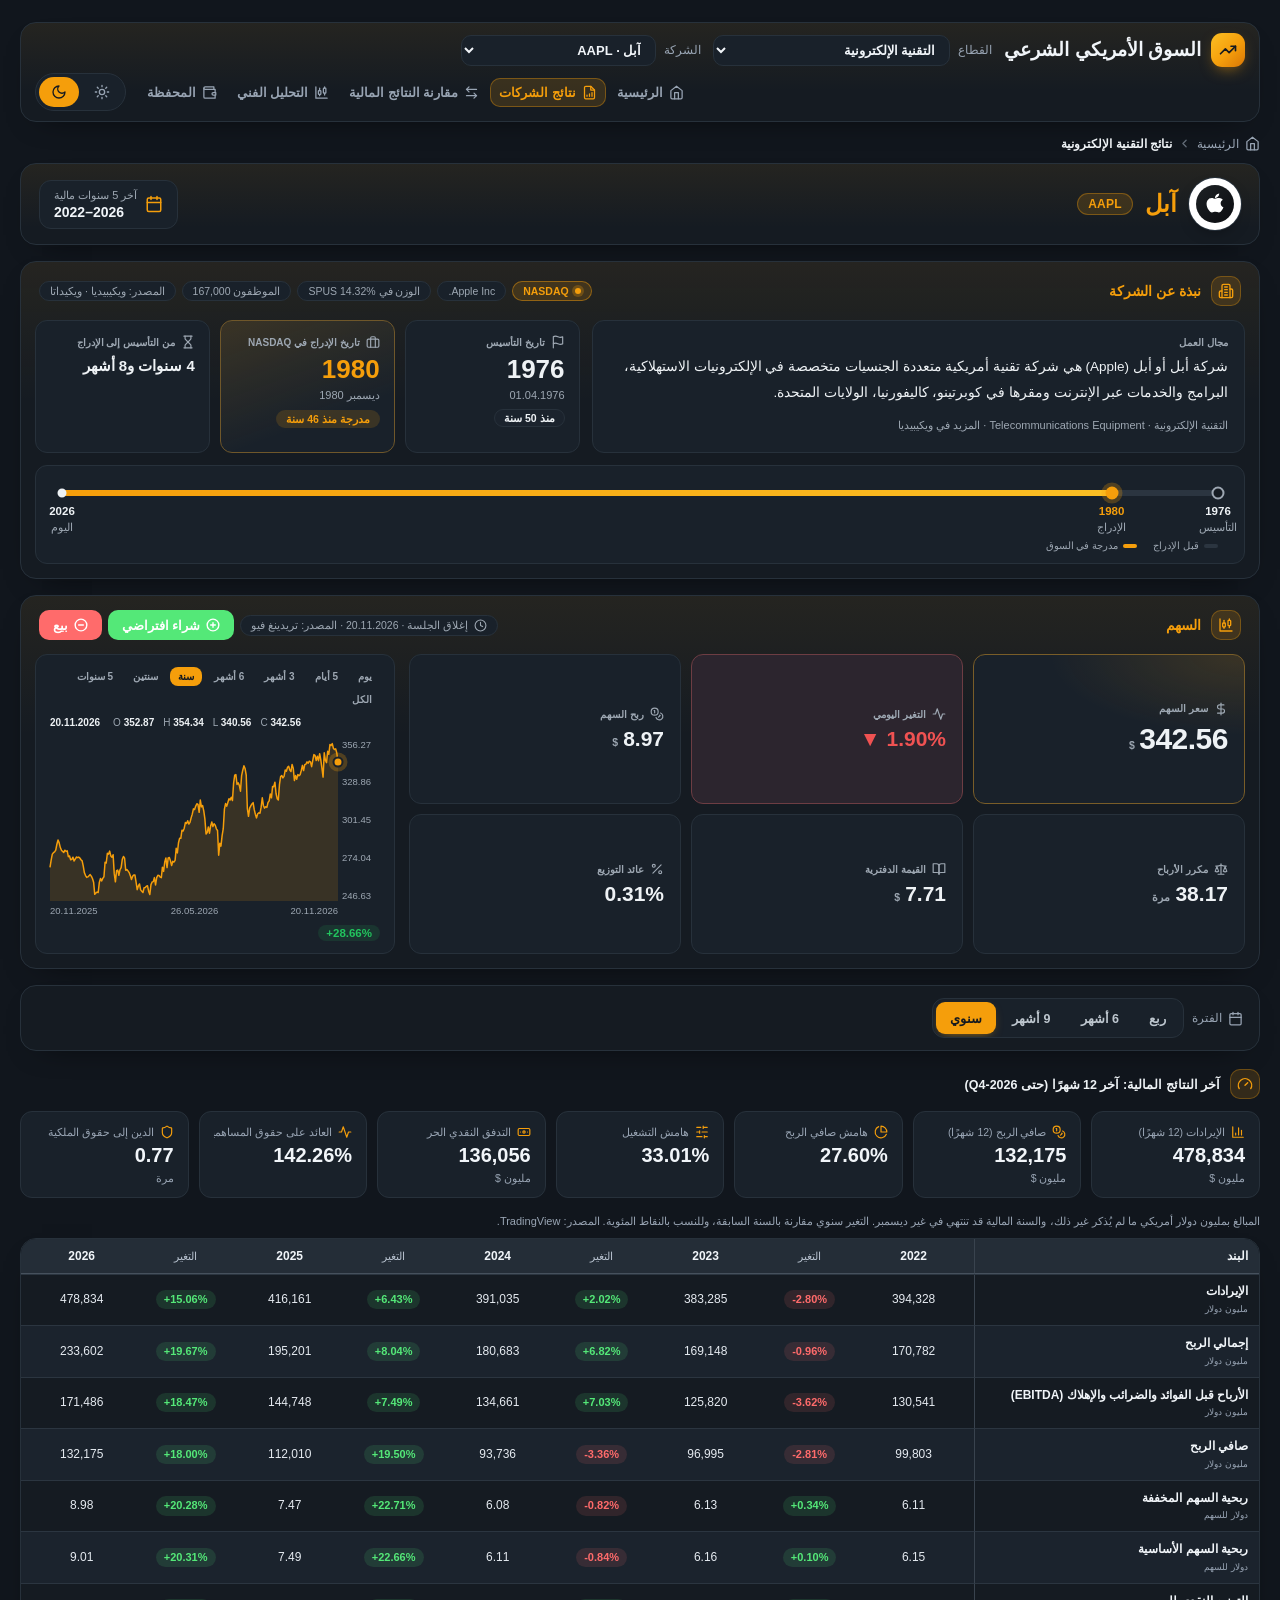
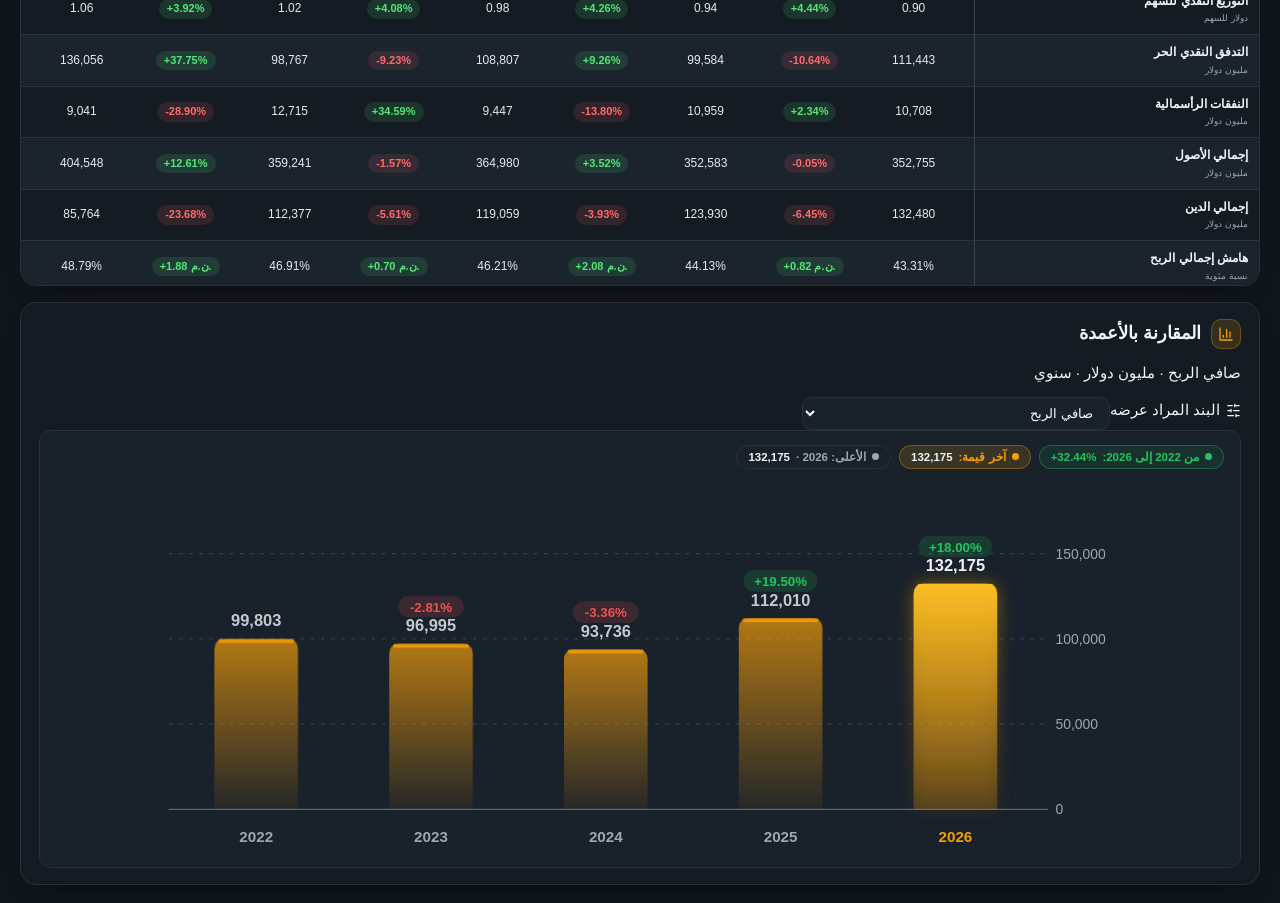
==== commit 509bc787: "إصلاح مدتي «يوم» و«5 أيام» في الشارت الصغير لصفحة الشركة كانت المدتان تعرضان التاريخ كله (من 2010) ل" ====
--- a/company.html
+++ b/company.html
@@ -56,7 +56,7 @@
   <link rel="stylesheet" href="portfolio.css?v=4">
   <script src="portfolio.js?v=3" defer></script>
   <script src="company-chart.js?v=pf2-20261120" defer></script>
-  <script src="company-quote.js?v=pf1-20261120" defer></script>
+  <script src="company-quote.js?v=pf1-range-20261123" defer></script>
   <script src="layout.js?v=1" defer></script>
 </body>
 </html>
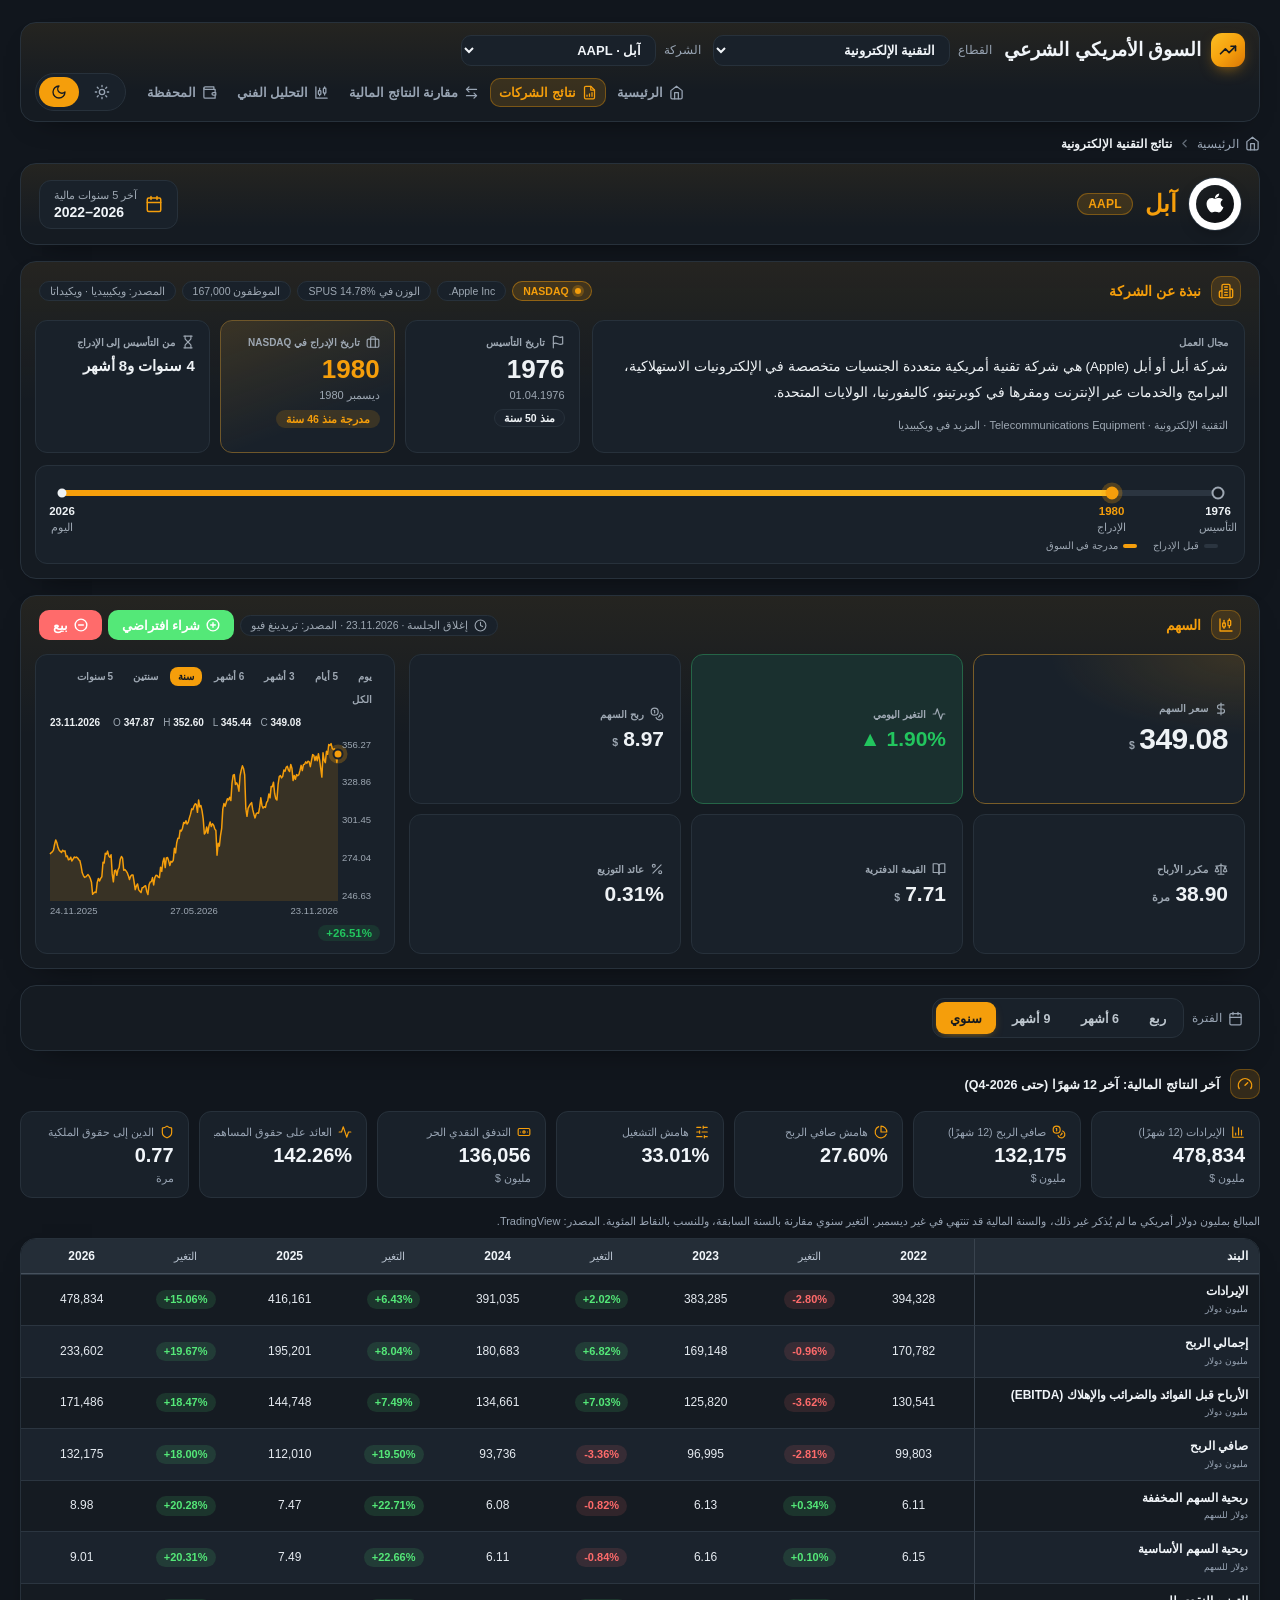
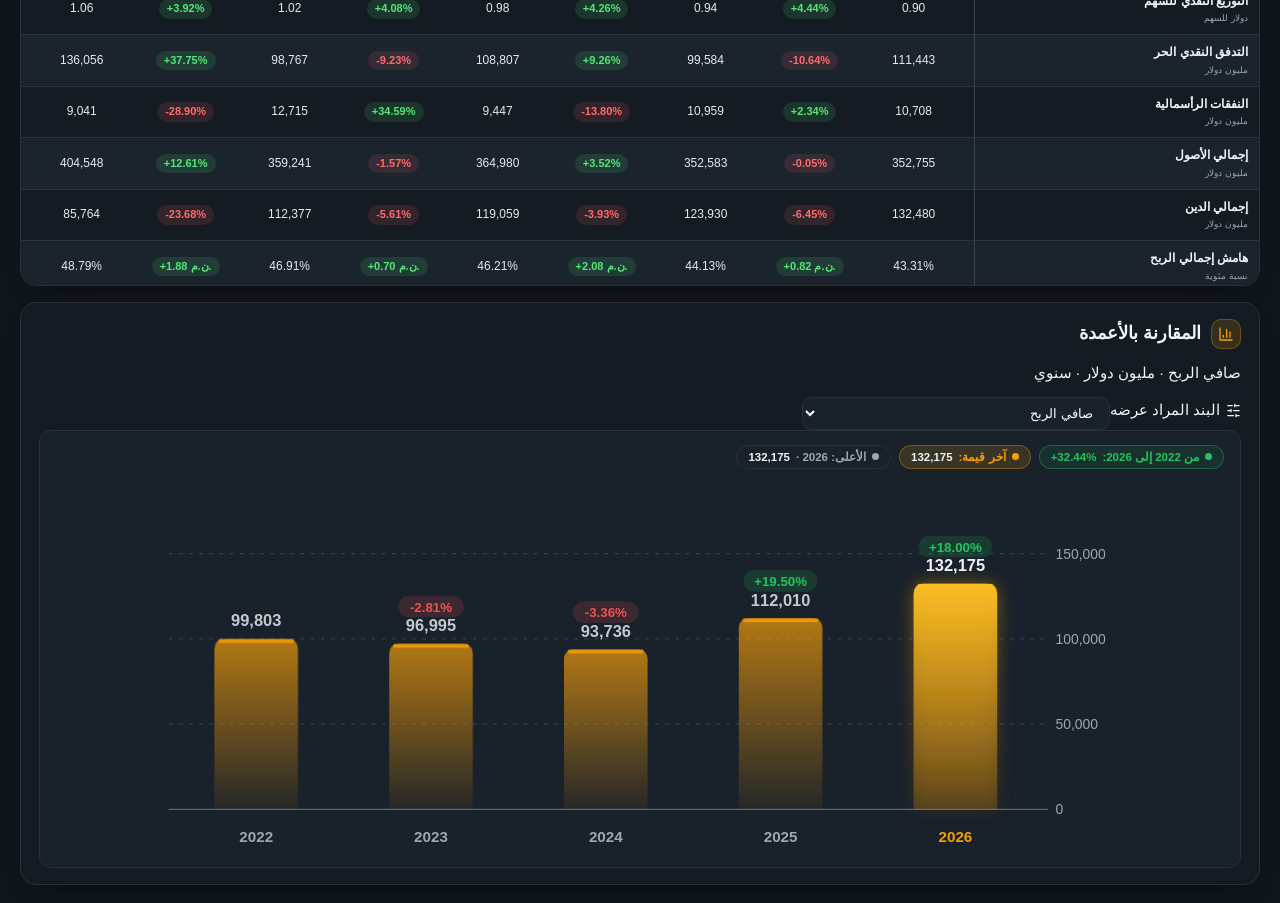
==== commit e5e7cf42: "الشارت: الشمعة الرسمية لا يغيّرها السعر اللحظي، والوسيط لا يخلط بيانات يوم سابق - company-chart.js: " ====
--- a/company.html
+++ b/company.html
@@ -11,7 +11,7 @@
   <link rel="stylesheet" href="banks.css?v=1">
   <link rel="stylesheet" href="theme.css?v=1">
   <link rel="stylesheet" href="company-profile.css?v=1">
-  <link rel="stylesheet" href="company-quote.css?v=1">
+  <link rel="stylesheet" href="company-quote.css?v=rsi-20261123">
   <link rel="stylesheet" href="quarterly-periods.css?v=us-q-20261119">
   <link rel="stylesheet" href="layout.css?v=1">
   <link rel="stylesheet" href="mobile.css?v=1">
@@ -52,11 +52,11 @@
   </main>
   <script type="module" src="company.js?v=e7bars-20261123"></script>
   <script src="live-config.js?v=live-20261120"></script>
-  <script src="live.js?v=live3-20261120" defer></script>
+  <script src="live.js?v=live4-ah-20261124" defer></script>
   <link rel="stylesheet" href="portfolio.css?v=4">
   <script src="portfolio.js?v=3" defer></script>
-  <script src="company-chart.js?v=pf2-20261120" defer></script>
-  <script src="company-quote.js?v=pf1-range-20261123" defer></script>
+  <script src="company-chart.js?v=official-20261124" defer></script>
+  <script src="company-quote.js?v=pf1-range2-20261123" defer></script>
   <script src="layout.js?v=1" defer></script>
 </body>
 </html>
--- a/company-quote.css
+++ b/company-quote.css
@@ -223,7 +223,7 @@
 /* نافذة إعدادات المؤشر: مدخلات، نمط، الظهور */
 .cc-dlg{position:fixed;inset:0;z-index:1100;display:grid;place-items:center;padding:16px;background:rgba(0,0,0,.45)}
 .cc-dlg[hidden]{display:none}
-.cc-dlg-box{width:min(440px,100%);max-height:min(660px,calc(100dvh - 32px));display:flex;flex-direction:column;background:var(--pf-bg);color:var(--pf-ink);border:1px solid var(--pf-line);border-radius:12px;box-shadow:0 16px 48px rgba(0,0,0,.45);overflow:hidden}
+.cc-dlg-box{width:min(500px,100%);max-height:min(660px,calc(100dvh - 32px));display:flex;flex-direction:column;background:var(--pf-bg);color:var(--pf-ink);border:1px solid var(--pf-line);border-radius:12px;box-shadow:0 16px 48px rgba(0,0,0,.45);overflow:hidden}
 .cc-dlg-head{display:flex;align-items:center;gap:10px;padding:14px 18px 4px}
 .cc-dlg-head b{font-size:19px}
 .cc-dlg-head small{color:var(--pf-muted);font-size:11.5px}
@@ -240,6 +240,22 @@
 .cc-dlg-plot>.cc-dlg-check,.cc-dlg-plot>span{flex:1}
 .cc-dlg-plot select{width:80px}
 .cc-dlg-plot input[type=color]{width:44px;height:34px;padding:3px;border:1px solid var(--pf-line);border-radius:7px;background:var(--pf-bg2);cursor:pointer}
+/* إعدادات RSI: مربع لون بالعتامة (الشفاف مربعات كما في TradingView) وشريط العتامة تحته، وقيمة الحد بجانبه */
+.cc-dlg-plot{flex-wrap:wrap;row-gap:6px}
+.cc-dlg-body .cc-dlg-plot input[type=number]{width:62px;min-height:34px}
+.cc-dlg-body .cc-dlg-plot select[data-dtype],.cc-dlg-body .cc-dlg-plot select[data-dline],.cc-dlg-body .cc-dlg-plot select[data-dw]{width:92px}
+.cc-dlg-plot>.cc-sw{flex:0 0 auto;display:inline-flex;flex-direction:column;align-items:center;gap:3px}
+.cc-dlg-fill{padding-inline-end:204px}
+@media (max-width:520px){
+  .cc-dlg-body .cc-dlg-plot{gap:6px}
+  .cc-dlg-body .cc-dlg-plot select[data-dtype],.cc-dlg-body .cc-dlg-plot select[data-dline],.cc-dlg-body .cc-dlg-plot select[data-dw]{width:70px;padding:4px 6px}
+  .cc-dlg-body .cc-dlg-plot input[type=number]{width:50px;padding:4px 6px}
+  .cc-dlg-fill{padding-inline-end:152px}
+}
+.cc-sw-box{position:relative;display:block;width:40px;height:30px;border:1px solid var(--pf-line);border-radius:7px;overflow:hidden;cursor:pointer;background:repeating-conic-gradient(#2a2e39 0 25%,#4a4e59 0 50%) 0 0/10px 10px}
+.cc-sw-box::after{content:"";position:absolute;inset:0;background:var(--c);pointer-events:none}
+.cc-dlg-plot .cc-sw-box input[type=color]{position:absolute;inset:0;width:100%;height:100%;padding:0;border:0;opacity:0;cursor:pointer}
+.cc-sw input[type=range]{width:40px;height:10px;margin:0;accent-color:var(--pf-gold);cursor:pointer}
 .cc-dlg-sub{padding-inline-start:26px;font-size:12.5px}
 .cc-dlg-sub small{color:var(--pf-muted);font-size:11px}
 .cc-dlg-check{display:flex;align-items:center;gap:9px;font-size:13px;cursor:pointer}
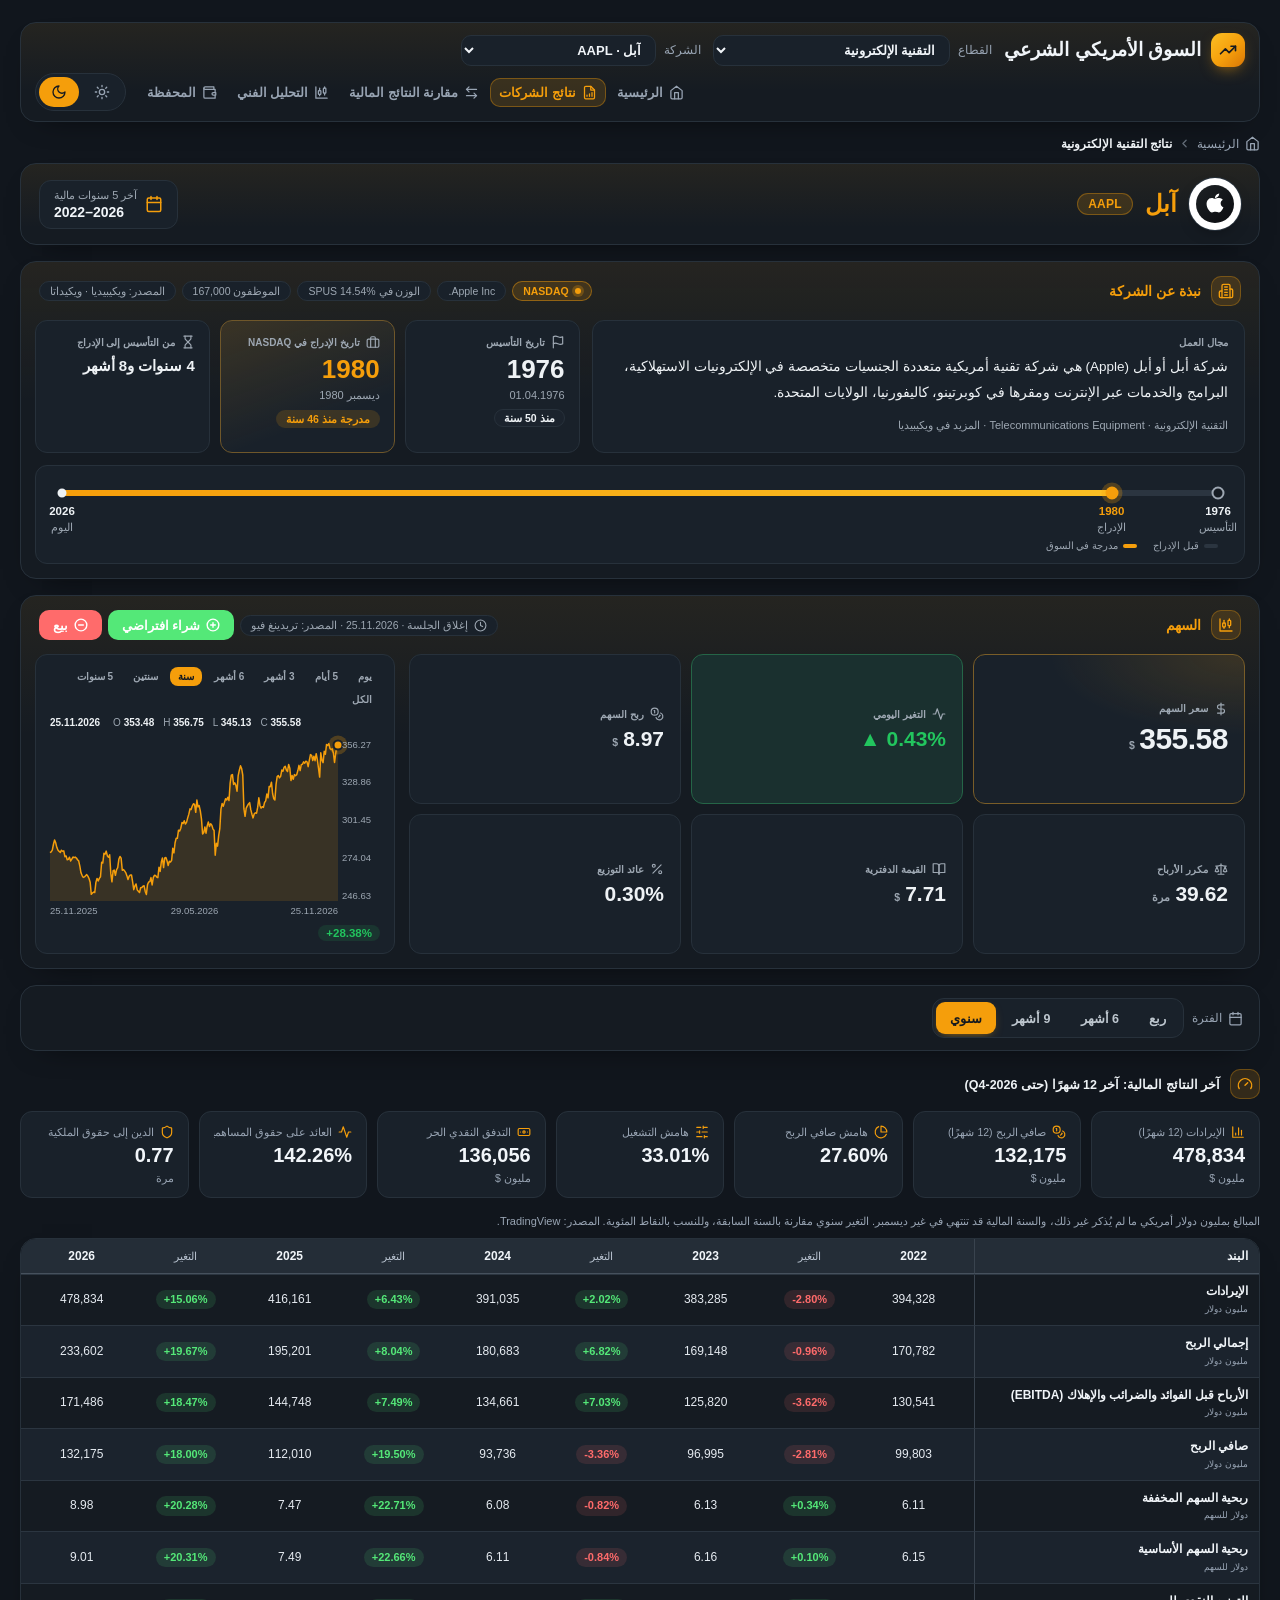
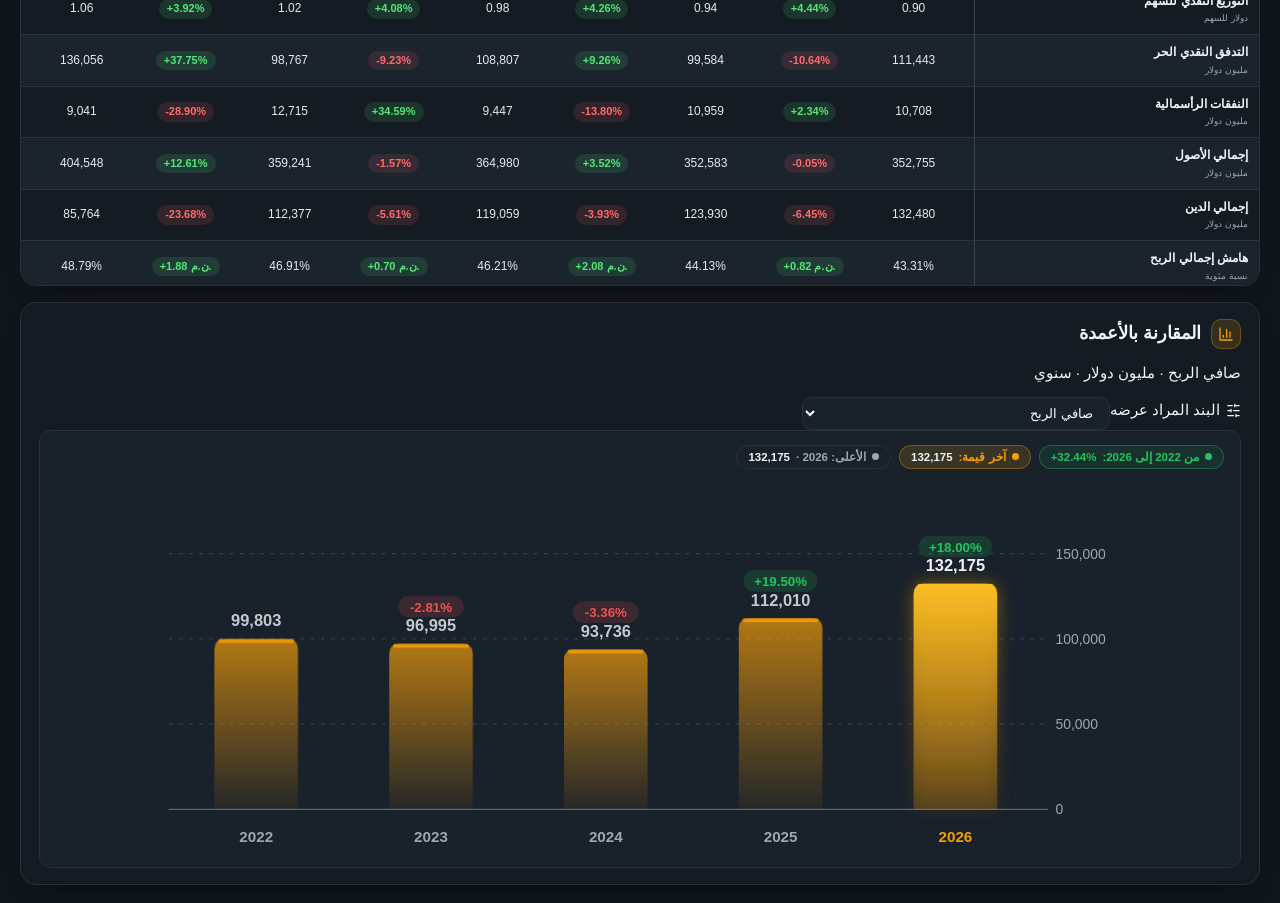
==== commit ecc01956: "الشموع: شمعة الجلسة من TradingView بعد الإغلاق (طريقة السوق السعودي) - build_ohlc.py: بعد 16:20 بتوق" ====
--- a/company.html
+++ b/company.html
@@ -52,10 +52,10 @@
   </main>
   <script type="module" src="company.js?v=e7bars-20261123"></script>
   <script src="live-config.js?v=live-20261120"></script>
-  <script src="live.js?v=live4-ah-20261124" defer></script>
+  <script src="live.js?v=tvbar-20261125" defer></script>
   <link rel="stylesheet" href="portfolio.css?v=4">
   <script src="portfolio.js?v=3" defer></script>
-  <script src="company-chart.js?v=official-20261124" defer></script>
+  <script src="company-chart.js?v=tvopen-20261126" defer></script>
   <script src="company-quote.js?v=pf1-range2-20261123" defer></script>
   <script src="layout.js?v=1" defer></script>
 </body>
